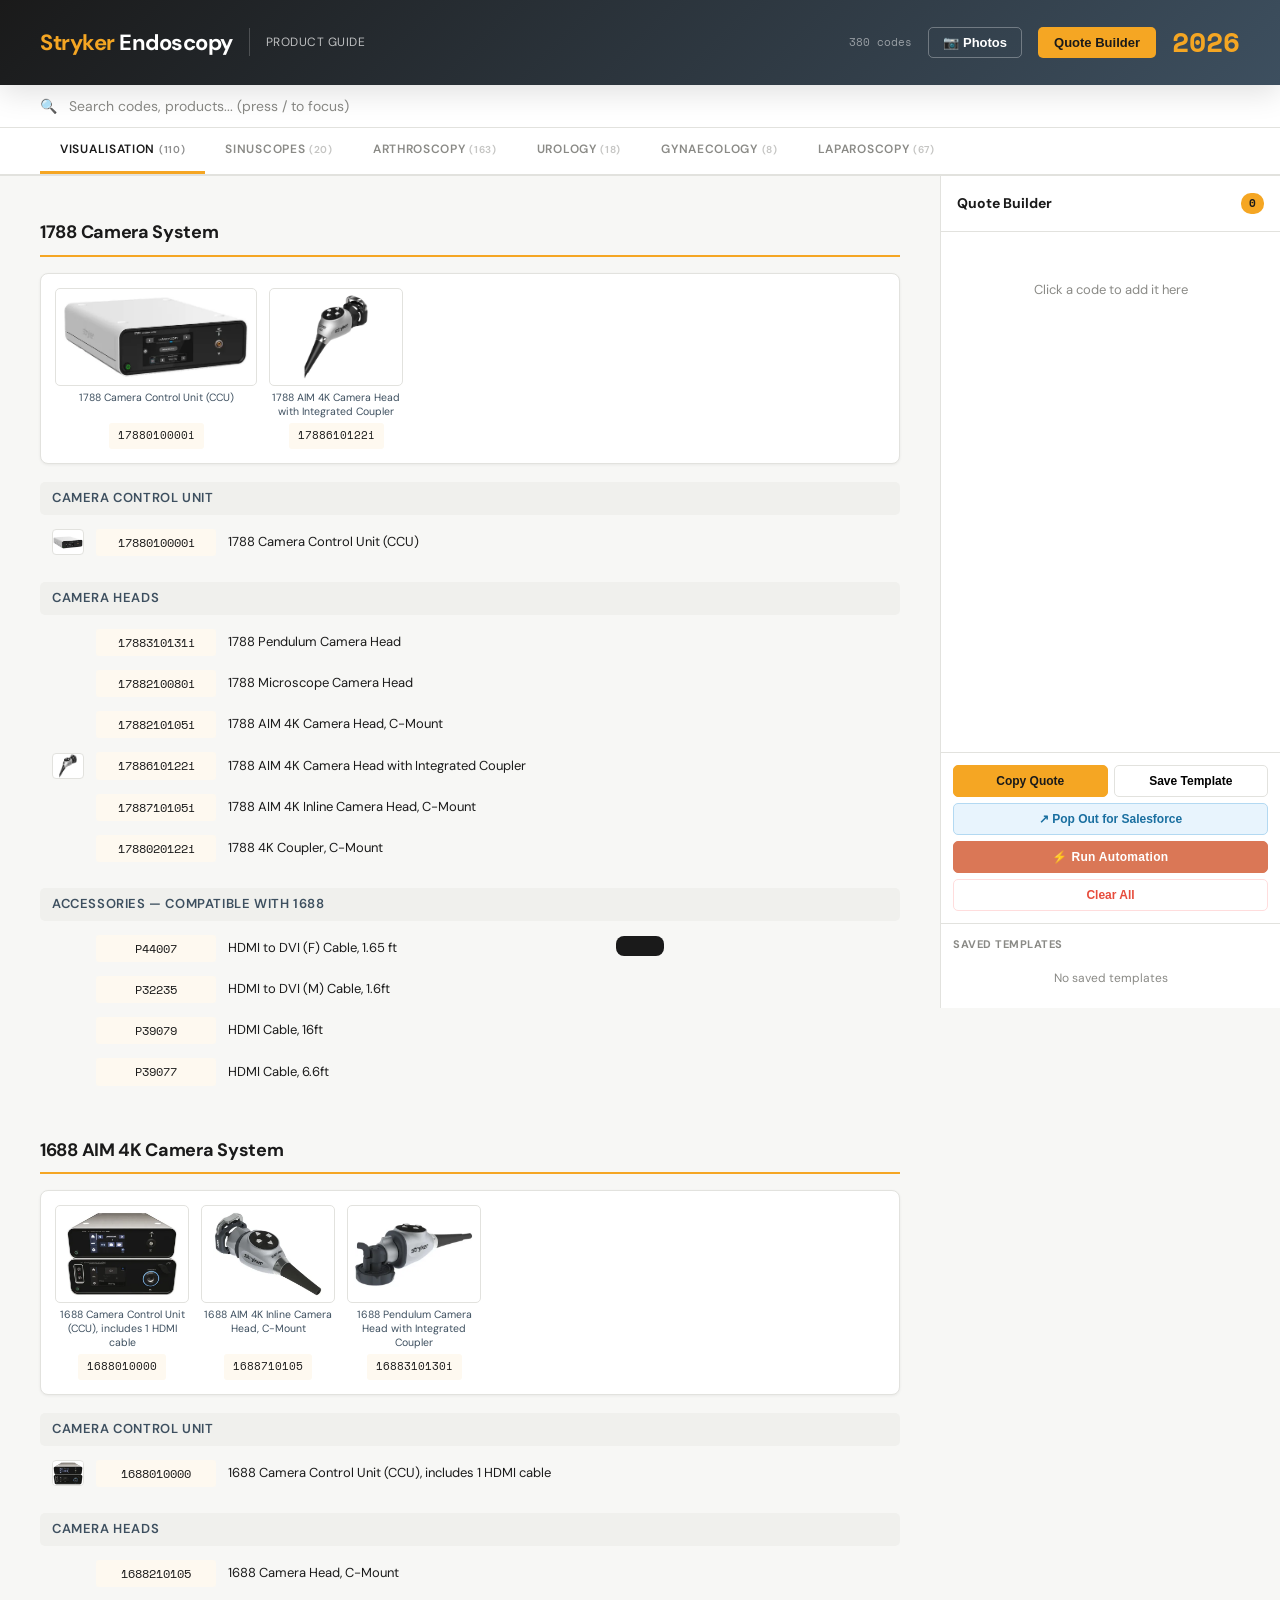
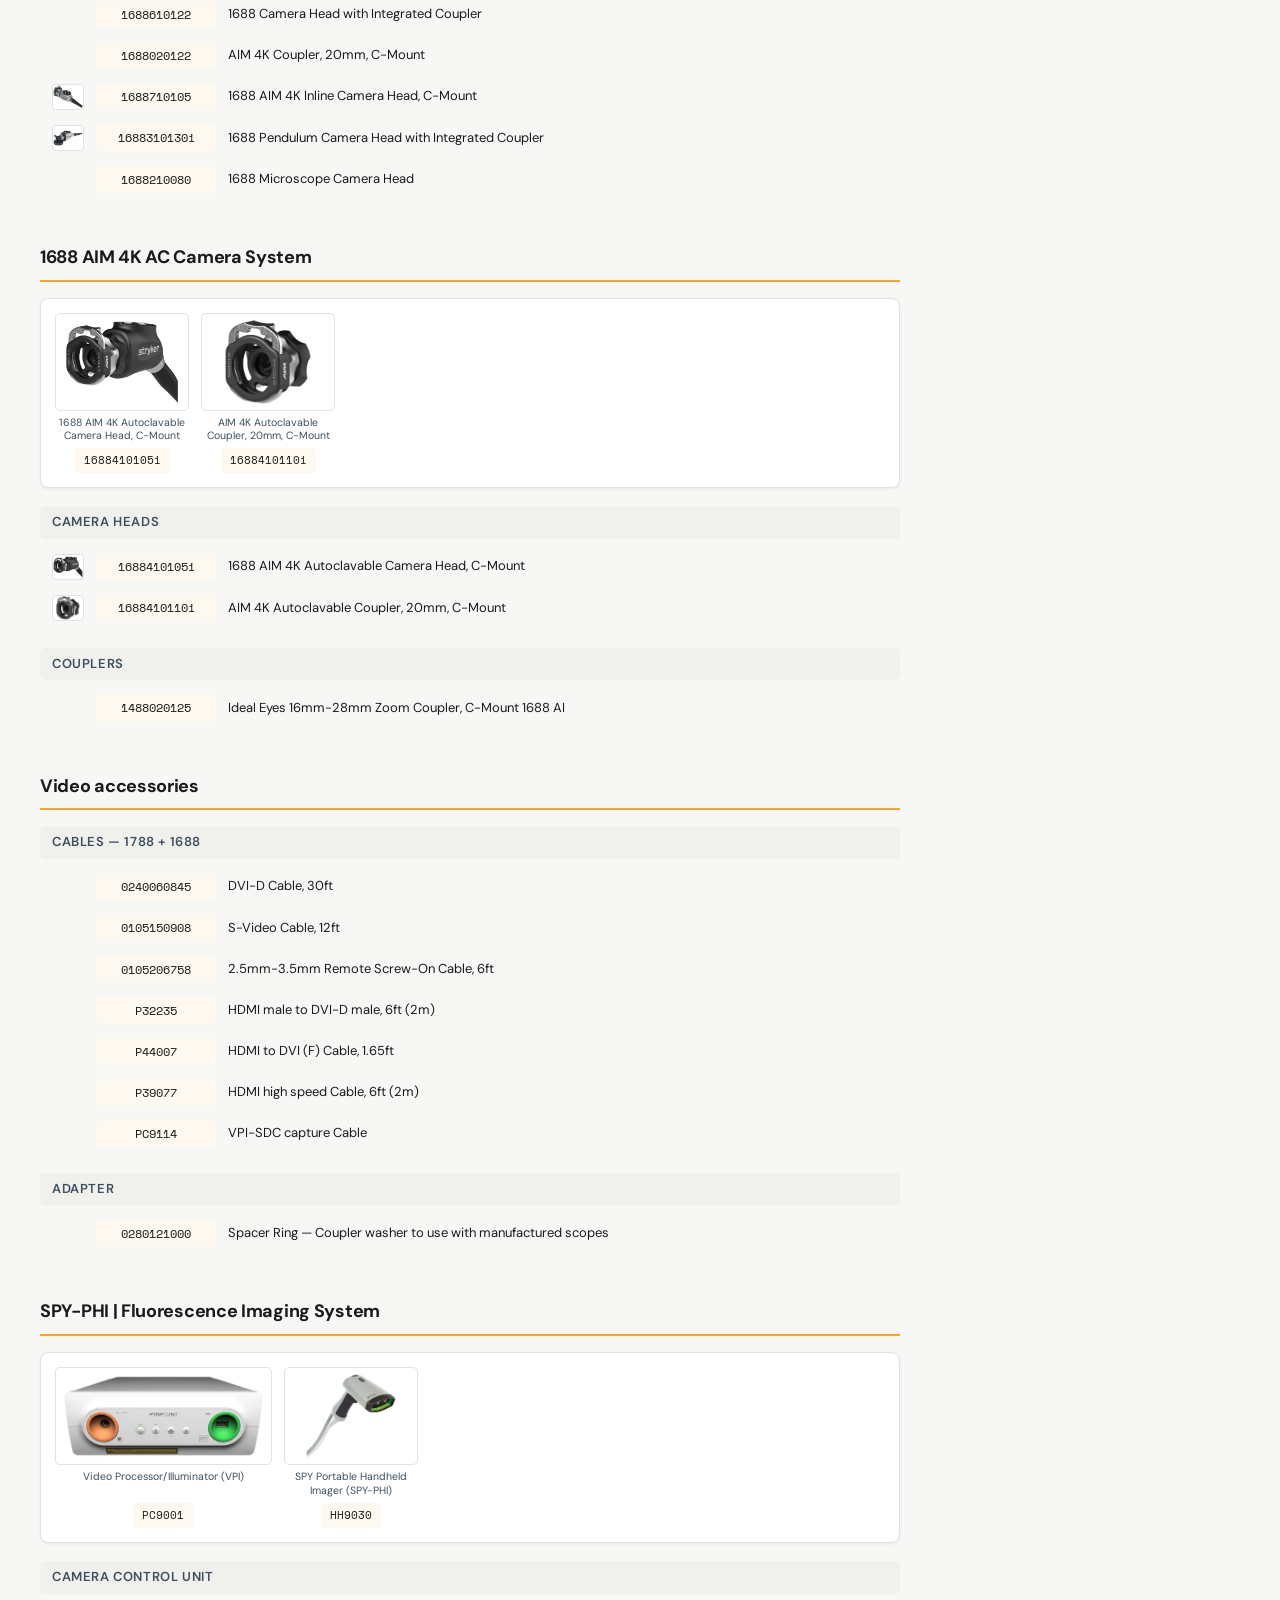
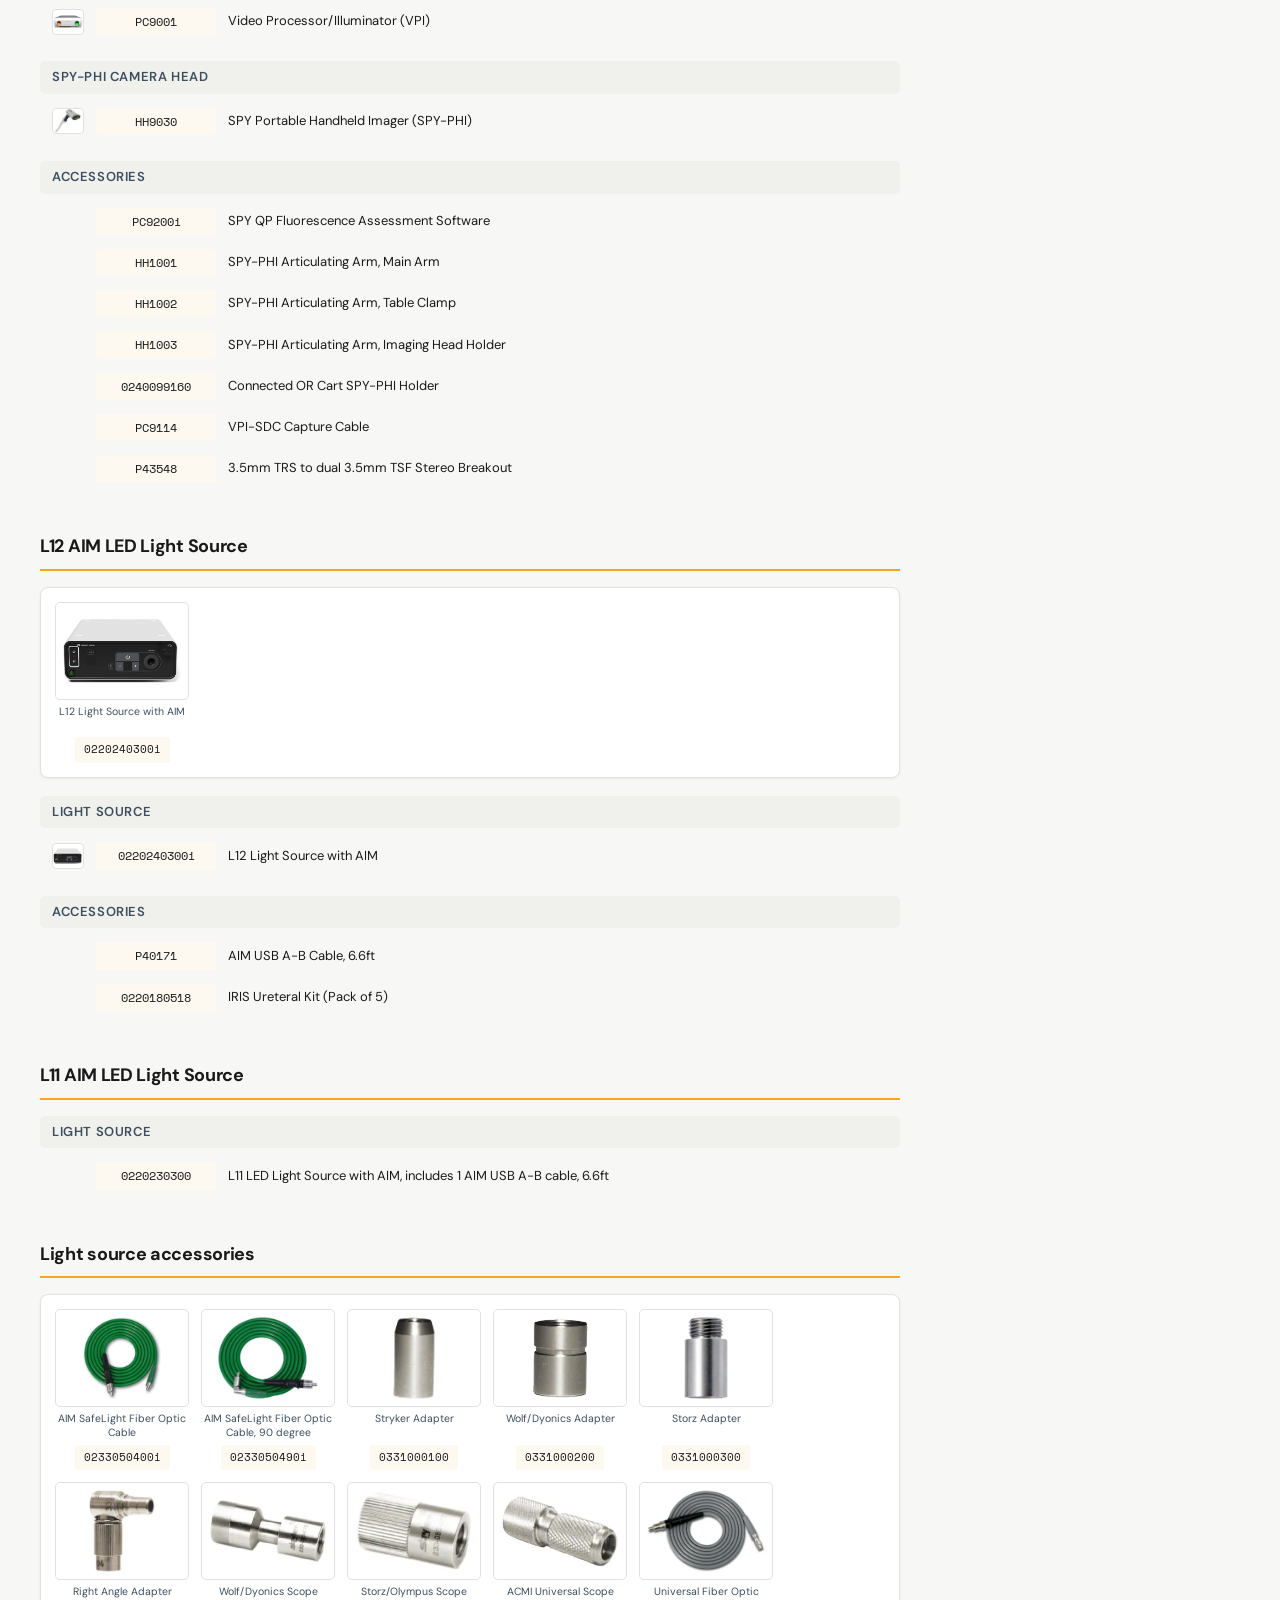
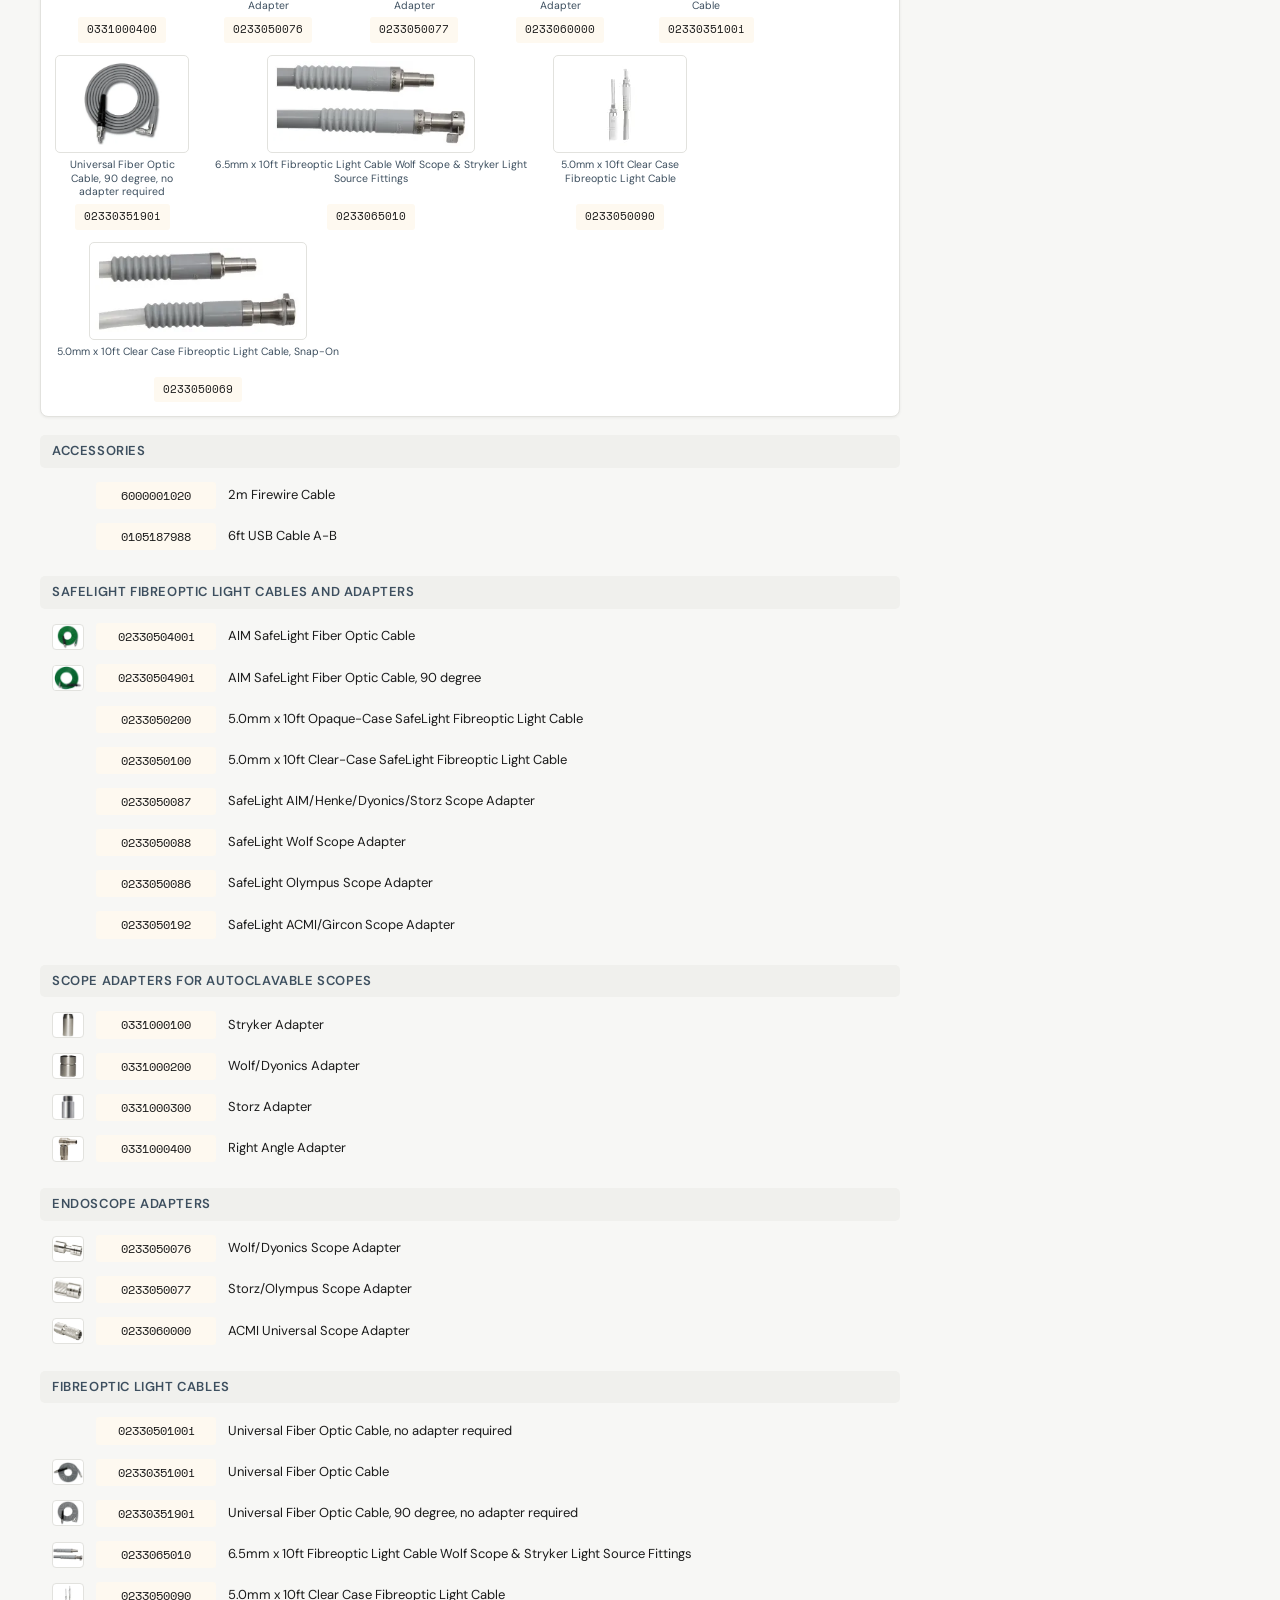
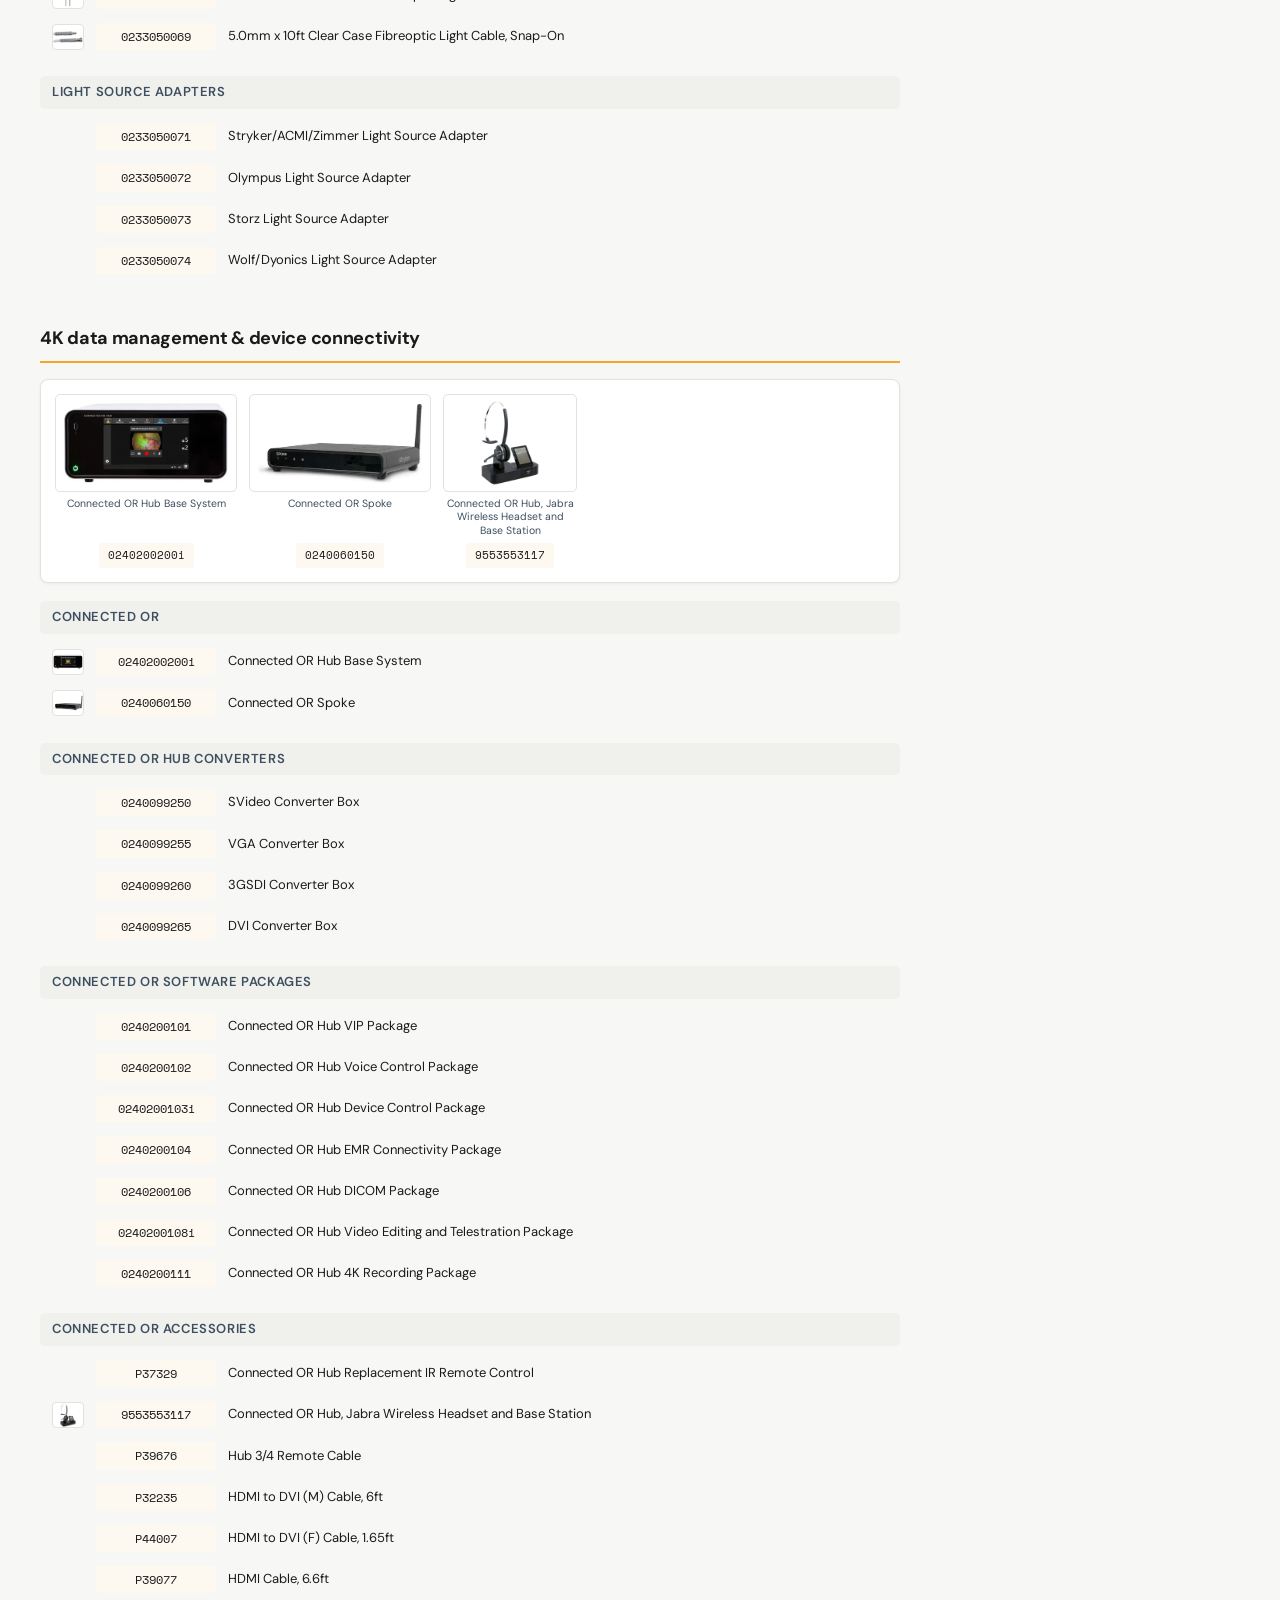
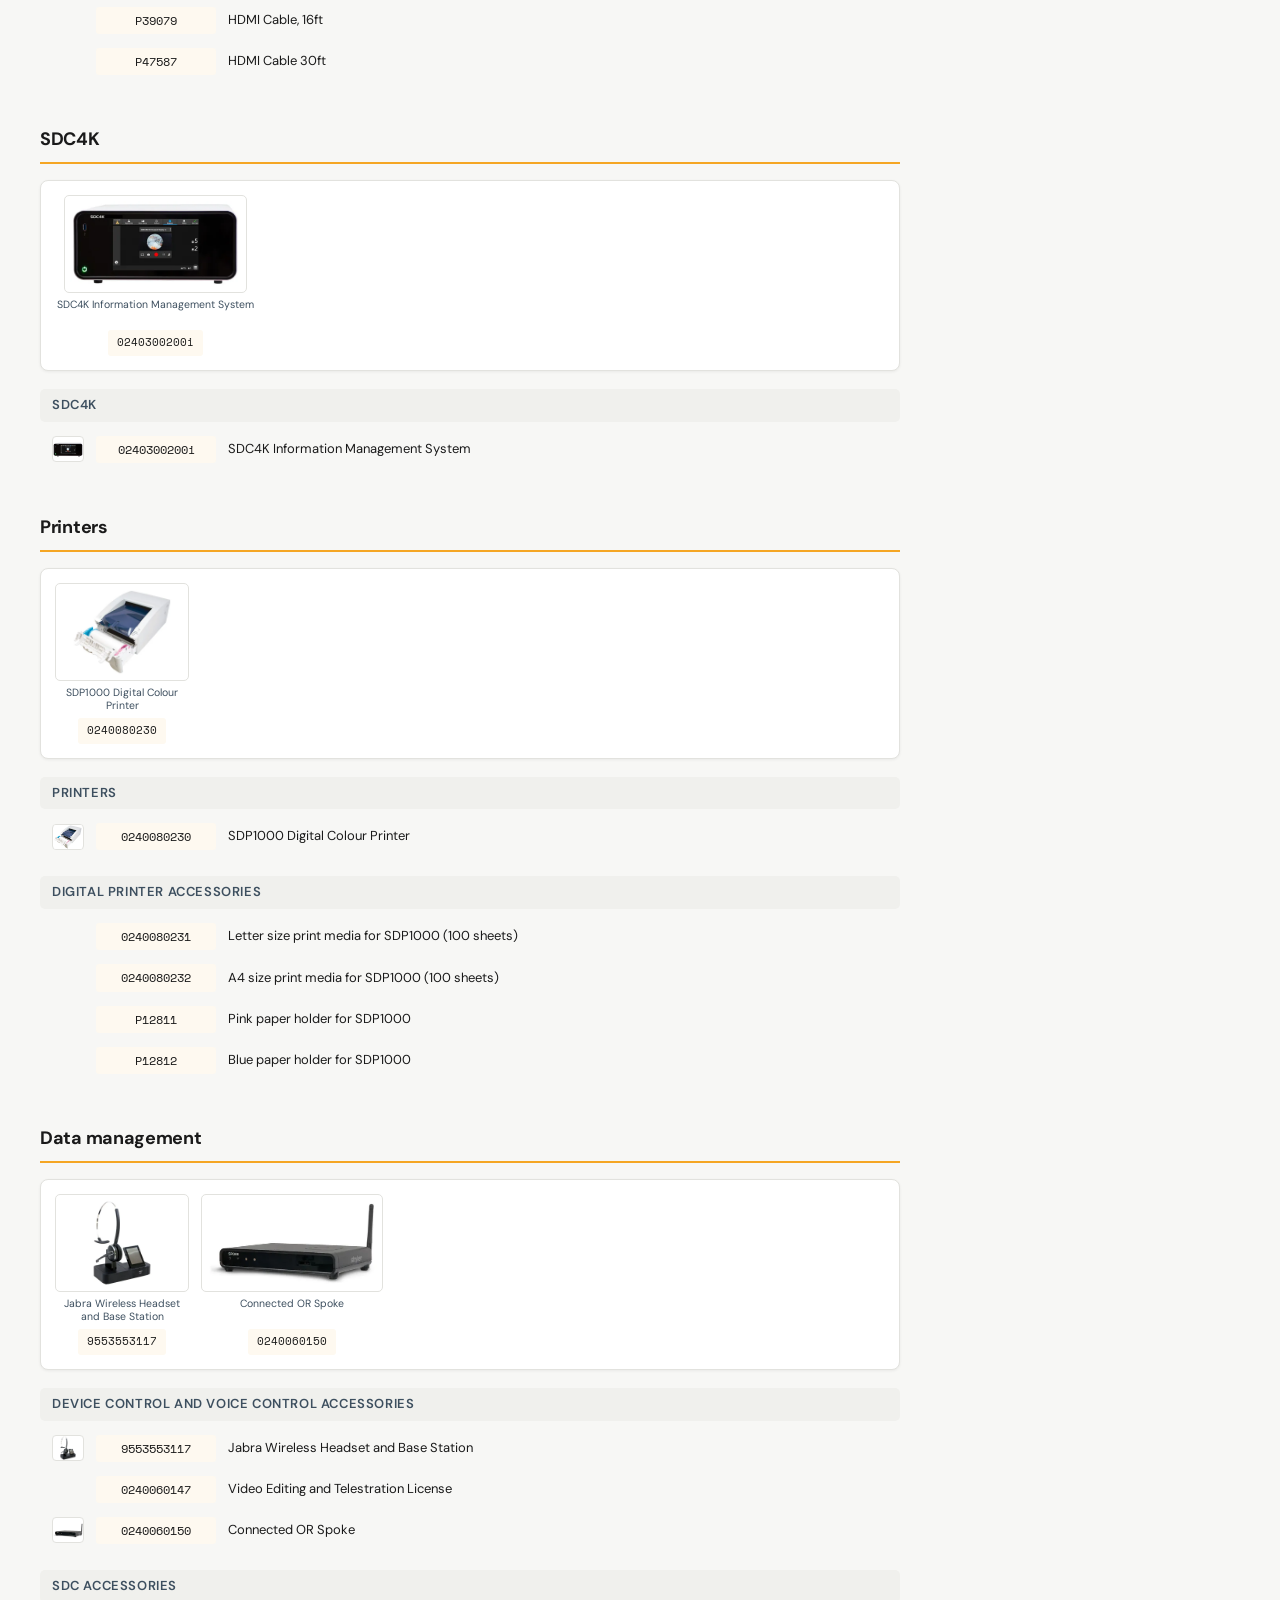
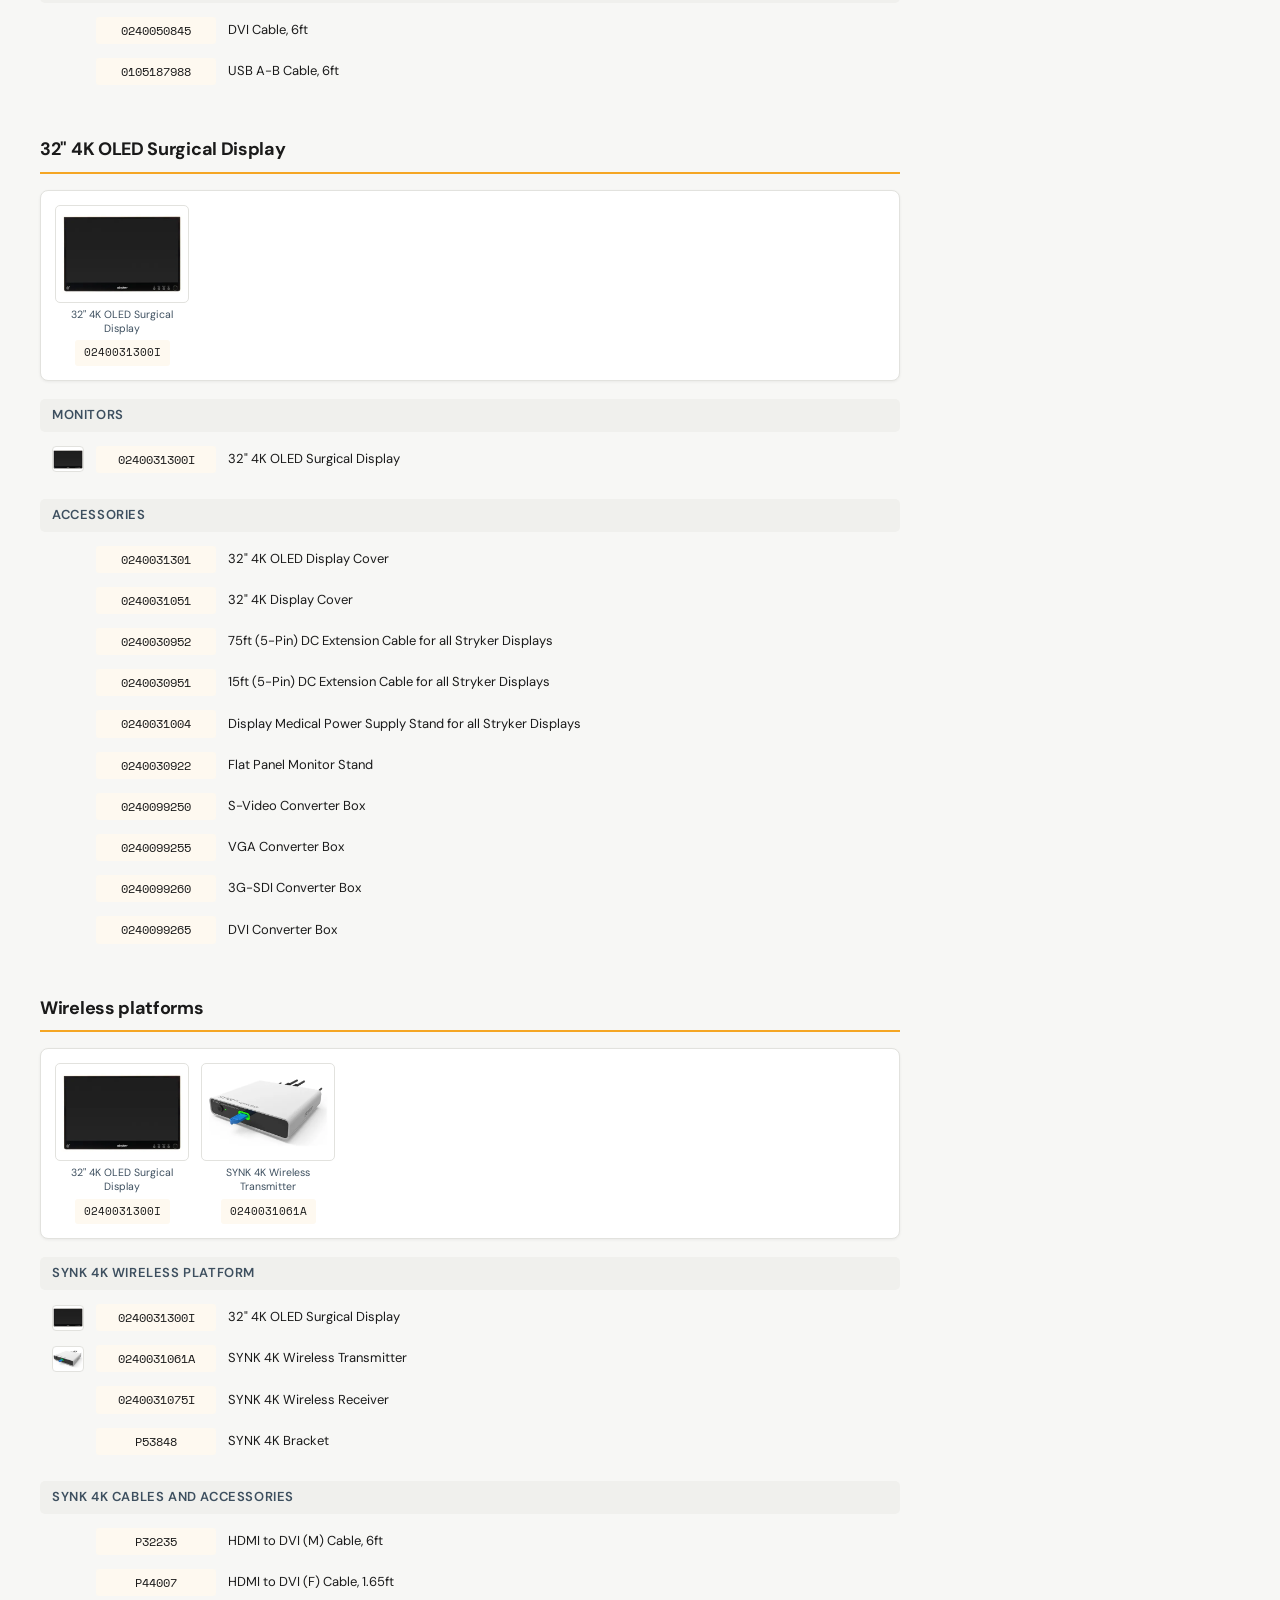
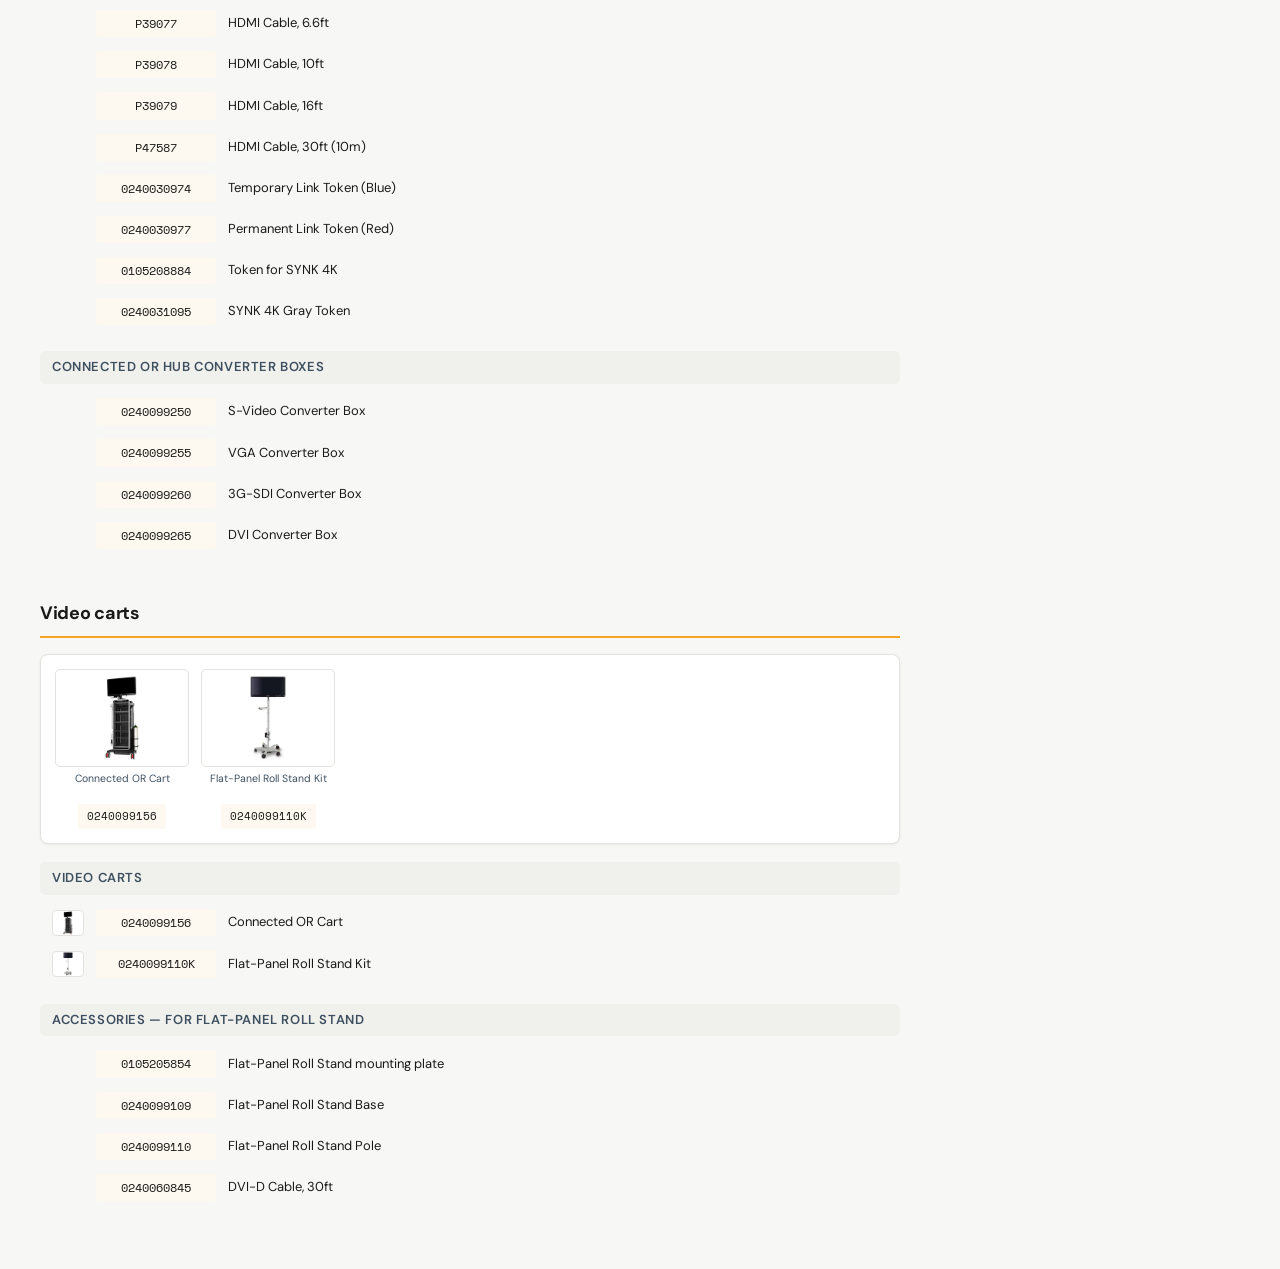
==== Stryker_Endoscopy_2026_Product_Guide_PHOTOS.html @ 0e51066c "Add product-guide HTML with photos extracted from the 2026 PDF Photos are pulled straight out of End" ====
<!DOCTYPE html>
<html lang="en">
<head>
<meta charset="UTF-8">
<meta name="viewport" content="width=device-width, initial-scale=1.0">
<title>Stryker Endoscopy — 2026 Product Guide</title>
<link href="https://fonts.googleapis.com/css2?family=DM+Sans:ital,wght@0,400;0,500;0,600;0,700&family=Space+Mono:wght@400;700&display=swap" rel="stylesheet">
<style>
:root{--gold:#F5A623;--dark:#1a1a1a;--slate:#3d4f5f;--light:#f7f7f5;--border:#e2e2de;--muted:#8a8a86;--code-bg:#fef9f0;--code-hover:#fdf0d8;--r:8px;--rs:5px;--ss:0 1px 3px rgba(0,0,0,.06);--sl:0 8px 30px rgba(0,0,0,.12)}
*{margin:0;padding:0;box-sizing:border-box}
body{font-family:'DM Sans',sans-serif;background:var(--light);color:var(--dark);line-height:1.6;-webkit-font-smoothing:antialiased}
.header{background:linear-gradient(135deg,var(--dark),var(--slate));color:#fff;padding:20px 40px;display:flex;align-items:center;justify-content:space-between;position:sticky;top:0;z-index:100;box-shadow:var(--sl)}
.header-left{display:flex;align-items:center;gap:16px}
.header-logo{font-weight:700;font-size:22px;letter-spacing:-.5px}.header-logo b{color:var(--gold)}
.header-div{width:1px;height:28px;background:rgba(255,255,255,.2)}
.header-sub{font-size:12px;opacity:.7;letter-spacing:.5px;text-transform:uppercase}
.header-right{display:flex;align-items:center;gap:16px}
.header-year{font-family:'Space Mono',monospace;font-size:28px;font-weight:700;color:var(--gold)}
#codeCount{font-family:'Space Mono',monospace;font-size:11px;color:rgba(255,255,255,.5)}
.btn-quote{background:var(--gold);color:var(--dark);border:none;padding:8px 16px;border-radius:var(--rs);font-weight:600;cursor:pointer;font-size:13px;transition:all .2s}.btn-quote:hover{filter:brightness(1.1)}
.search-bar{background:#fff;padding:10px 40px;border-bottom:1px solid var(--border);display:flex;align-items:center;gap:12px;position:sticky;top:68px;z-index:99}
.search-bar input{flex:1;border:none;outline:none;font-family:'DM Sans',sans-serif;font-size:14px;background:transparent}
.search-bar input::placeholder{color:var(--muted)}
#searchCount{font-family:'Space Mono',monospace;font-size:11px;color:var(--muted);white-space:nowrap;display:none}
.tabs-container{background:#fff;border-bottom:2px solid var(--border);padding:0 40px;display:flex;overflow-x:auto;position:sticky;top:112px;z-index:98}
.tab{padding:12px 20px;font-size:12px;font-weight:600;text-transform:uppercase;letter-spacing:.7px;color:var(--muted);cursor:pointer;border-bottom:3px solid transparent;transition:all .2s;white-space:nowrap;user-select:none}
.tab:hover{color:var(--dark);background:#fafafa}.tab.active{color:var(--dark);border-bottom-color:var(--gold)}
.tab-count{font-size:10px;opacity:.5}
.content{display:flex;min-height:calc(100vh - 200px)}
.main{flex:1;padding:30px 40px;max-width:100%}
.tab-panel{display:none}.tab-panel.active{display:block}
.section{margin-bottom:32px}
.section-title{font-size:18px;font-weight:700;color:var(--dark);padding:12px 0 8px;border-bottom:2px solid var(--gold);margin-bottom:16px;letter-spacing:-.3px}
.group{margin-bottom:20px}
.group-title{font-size:13px;font-weight:600;color:var(--slate);text-transform:uppercase;letter-spacing:.6px;padding:6px 12px;background:#f0f0ed;border-radius:var(--rs);margin-bottom:8px}
.product-list{display:flex;flex-direction:column;gap:2px}
.product-row{display:flex;align-items:center;gap:12px;padding:6px 12px;border-radius:var(--rs);transition:background .15s}.product-row:hover{background:#f8f8f5}
.product-code{font-family:'Space Mono',monospace;font-size:12px;color:var(--dark);background:var(--code-bg);padding:3px 8px;border-radius:3px;cursor:pointer;transition:all .15s;border:1px solid transparent;white-space:nowrap;user-select:none;min-width:120px;text-align:center}
.product-code:hover{background:var(--code-hover);border-color:var(--gold);transform:translateY(-1px);box-shadow:0 2px 6px rgba(245,166,35,.15)}
.product-code.copied{background:#e8f5e9;border-color:#4caf50;color:#2e7d32}
.product-name{font-size:13px;color:var(--dark);cursor:pointer;transition:color .15s}.product-name:hover{color:var(--gold)}
.product-row.hidden{display:none}
.section.hidden,.group.hidden{display:none}
.sidebar{width:340px;min-width:340px;background:#fff;border-left:1px solid var(--border);display:flex;flex-direction:column;position:sticky;top:68px;height:calc(100vh - 68px);overflow:hidden;transition:transform .3s}
.sidebar.collapsed{transform:translateX(100%);width:0;min-width:0;border:none}
.sidebar-header{padding:16px;border-bottom:1px solid var(--border);display:flex;align-items:center;justify-content:space-between}
.sidebar-header h3{font-size:14px;font-weight:700}.sidebar-badge{font-family:'Space Mono',monospace;font-size:11px;background:var(--gold);color:var(--dark);padding:2px 8px;border-radius:10px;font-weight:700}
.sidebar-items{flex:1;overflow-y:auto;padding:8px}
.sidebar-item{display:flex;align-items:center;gap:8px;padding:8px 10px;border-radius:var(--rs);background:#fafafa;margin-bottom:4px;font-size:12px;animation:slideIn .2s}
@keyframes slideIn{from{opacity:0;transform:translateX(20px)}to{opacity:1;transform:translateX(0)}}
.sidebar-item-code{font-family:'Space Mono',monospace;font-weight:700;color:var(--dark);white-space:nowrap;min-width:110px}
.sidebar-item-name{flex:1;color:var(--muted);font-size:11px;overflow:hidden;text-overflow:ellipsis;white-space:nowrap}
.sidebar-item-x{cursor:pointer;color:#ccc;font-weight:700;font-size:16px;padding:0 4px;transition:color .15s}.sidebar-item-x:hover{color:#e74c3c}
.sidebar-item-qty{display:flex;align-items:center;gap:4px;flex-shrink:0}.sidebar-qty-btn{width:20px;height:20px;border:1px solid #ddd;border-radius:3px;background:#fff;cursor:pointer;font-size:13px;font-weight:700;line-height:1;display:flex;align-items:center;justify-content:center;color:var(--dark);transition:all .15s}.sidebar-qty-btn:hover{background:var(--primary);color:#fff;border-color:var(--primary)}.sidebar-qty-num{font-family:'Space Mono',monospace;font-size:11px;font-weight:700;min-width:18px;text-align:center;color:var(--dark)}
.sidebar-footer{padding:12px;border-top:1px solid var(--border);display:flex;flex-direction:column;gap:6px}
.sidebar-btn{padding:8px 12px;border:1px solid var(--border);border-radius:var(--rs);background:#fff;cursor:pointer;font-size:12px;font-weight:600;text-align:center;transition:all .15s}
.sidebar-btn:hover{background:#f8f8f5}.sidebar-btn.primary{background:var(--gold);border-color:var(--gold);color:var(--dark)}.sidebar-btn.primary:hover{filter:brightness(1.1)}
.sidebar-btn.danger{color:#e74c3c;border-color:#fdd}.sidebar-btn.danger:hover{background:#fef5f5}
.sidebar-btn.automation{background:#DA7756;border-color:#DA7756;color:#fff;font-weight:700;letter-spacing:.3px}.sidebar-btn.automation:hover{filter:brightness(1.1)}
.sidebar-btn.sf{background:#e8f4fd;border-color:#b3d9f2;color:#1a6fa0}.sidebar-btn.sf:hover{background:#d4ecfb}
.sidebar-row{display:flex;gap:6px}.sidebar-row .sidebar-btn{flex:1}
.sidebar-empty{text-align:center;padding:40px 20px;color:var(--muted);font-size:13px}
.templates-section{padding:12px;border-top:1px solid var(--border);max-height:200px;overflow-y:auto}
.template-item{display:flex;align-items:center;gap:8px;padding:6px 8px;border-radius:var(--rs);cursor:pointer;transition:background .15s;font-size:12px}.template-item:hover{background:#f0f0ed}
.template-item-name{flex:1;font-weight:600}.template-item-count{color:var(--muted);font-size:11px}
.template-item-del{color:#ccc;cursor:pointer;font-size:14px}.template-item-del:hover{color:#e74c3c}
.modal-overlay{display:none;position:fixed;top:0;left:0;right:0;bottom:0;background:rgba(0,0,0,.4);z-index:200;align-items:center;justify-content:center}
.modal-overlay.show{display:flex}
.modal{background:#fff;border-radius:var(--r);padding:24px;max-width:400px;width:90%;box-shadow:var(--sl)}
.modal h3{margin-bottom:12px;font-size:16px}
.modal input{width:100%;padding:10px;border:1px solid var(--border);border-radius:var(--rs);font-family:'DM Sans',sans-serif;font-size:14px;margin-bottom:12px}
.modal-btns{display:flex;gap:8px;justify-content:flex-end}
.detail-overlay{display:none;position:fixed;top:0;left:0;right:0;bottom:0;background:rgba(0,0,0,.4);z-index:200;align-items:center;justify-content:center}
.detail-overlay.show{display:flex}
.detail-card{background:#fff;border-radius:var(--r);padding:28px;max-width:380px;width:90%;box-shadow:var(--sl);text-align:center}
.detail-code{font-family:'Space Mono',monospace;font-size:14px;font-weight:700;color:var(--dark);margin-bottom:4px}
.detail-name{font-size:14px;color:var(--slate);margin-bottom:20px}
.detail-buttons{display:flex;gap:12px;margin-bottom:16px}
.detail-btn{flex:1;padding:14px;border-radius:var(--r);background:#f5f5f3;border:1px solid var(--border);text-align:center;opacity:.5;cursor:default;display:flex;align-items:center;gap:8px;justify-content:center}
.detail-btn .btn-icon{font-size:20px}.detail-coming{font-size:10px;color:var(--muted);text-transform:uppercase;letter-spacing:.5px}
.detail-close{padding:8px 20px;border:1px solid var(--border);border-radius:var(--rs);background:#fff;cursor:pointer;font-size:13px;font-weight:600}
.toast{position:fixed;bottom:24px;left:50%;transform:translateX(-50%) translateY(80px);background:var(--dark);color:#fff;padding:10px 24px;border-radius:var(--r);font-size:13px;font-weight:500;z-index:300;transition:transform .3s;pointer-events:none;white-space:nowrap}
.toast.show{transform:translateX(-50%) translateY(0)}
.ctx-menu{position:fixed;background:#fff;border:1px solid var(--border);border-radius:var(--r);box-shadow:var(--sl);z-index:250;min-width:180px;padding:4px 0;display:none;font-size:13px}
.ctx-menu.show{display:block}
.ctx-delete{color:#d32f2f}
.ctx-item{padding:8px 16px;cursor:pointer;display:flex;align-items:center;gap:8px;transition:background .1s}
.ctx-item:hover{background:#f5f5f3}
.ctx-item-icon{font-size:14px;width:20px;text-align:center}
.ctx-divider{height:1px;background:var(--border);margin:4px 0}
.product-code.editing,.product-name.editing{background:#fff;border:1px solid var(--gold);outline:none;padding:4px 8px;border-radius:3px;min-width:60px}
.product-name.editing{flex:1}
/* ---- product photos (extracted from the 2026 PDF guide) ---- */
.photo-strip{display:flex;flex-wrap:wrap;align-items:stretch;gap:12px;margin:0 0 18px;padding:14px;background:#fff;border:1px solid var(--border);border-radius:var(--r);box-shadow:var(--ss)}
.photo-card{width:134px;max-width:340px;display:flex;flex-direction:column;align-items:center;gap:5px}
.photo-card.wide{width:auto}
.photo-card.hidden{display:none}
.photo-frame{width:134px;height:98px;flex-shrink:0;display:flex;align-items:center;justify-content:center;background:#fff;border:1px solid var(--border);border-radius:var(--rs);padding:5px;cursor:zoom-in;transition:border-color .15s,box-shadow .15s,transform .15s}
.photo-frame:hover{border-color:var(--gold);box-shadow:0 4px 14px rgba(245,166,35,.18);transform:translateY(-2px)}
.photo-frame img{max-width:100%;max-height:100%;object-fit:contain}
.photo-card.wide .photo-frame{width:auto;min-width:134px;max-width:340px}
.photo-card.wide .photo-frame img{width:auto;height:100%;max-width:330px}
.photo-label{font-size:10.5px;line-height:1.3;text-align:center;color:var(--slate);min-height:27px;padding:0 2px}
.photo-card .photo-code{margin-top:auto;font-family:'Space Mono',monospace;font-size:11px;color:var(--dark);background:var(--code-bg);border:1px solid transparent;padding:3px 8px;border-radius:3px;cursor:pointer;white-space:nowrap;user-select:none;transition:all .15s}
.photo-card .photo-code:hover{background:var(--code-hover);border-color:var(--gold)}
.photo-card .photo-code.copied{background:#e8f5e9;border-color:#4caf50;color:#2e7d32}
.photo-fam{margin-top:auto;font-size:9.5px;text-transform:uppercase;letter-spacing:.5px;color:var(--muted)}
.row-thumb{width:32px;height:26px;flex-shrink:0;display:flex;align-items:center;justify-content:center;border:1px solid var(--border);border-radius:4px;background:#fff;cursor:zoom-in;overflow:hidden;transition:border-color .15s}
.row-thumb:hover{border-color:var(--gold)}
.row-thumb img{max-width:100%;max-height:100%;object-fit:contain}
.row-thumb.empty{border-color:transparent;background:transparent;cursor:default}
body.photos-off .photo-strip,body.photos-off .row-thumb{display:none}
.btn-photos{background:transparent;color:#fff;border:1px solid rgba(255,255,255,.3);padding:7px 14px;border-radius:var(--rs);font-weight:600;cursor:pointer;font-size:13px;transition:all .2s}
.btn-photos:hover{background:rgba(255,255,255,.1)}
body.photos-off .btn-photos{opacity:.5}
.detail-photo{display:none;height:190px;align-items:center;justify-content:center;margin-bottom:16px;border:1px solid var(--border);border-radius:var(--rs);padding:10px;background:#fff}
.detail-photo.show{display:flex}
.detail-photo img{max-width:100%;max-height:100%;object-fit:contain}
@media(max-width:900px){.sidebar{position:fixed;right:0;top:68px;z-index:150;box-shadow:var(--sl)}.main{padding:20px}}
</style>
</head>
<body>

<div class="header">
  <div class="header-left">
    <div class="header-logo"><b>Stryker</b> Endoscopy</div>
    <div class="header-div"></div>
    <div class="header-sub">Product Guide</div>
  </div>
  <div class="header-right">
    <span id="codeCount"></span>
    <button class="btn-photos" id="togglePhotos">&#128247; Photos</button>
    <button class="btn-quote" id="toggleSidebar">Quote Builder</button>
    <div class="header-year">2026</div>
  </div>
</div>

<div class="search-bar">
  <span style="color:var(--muted);font-size:14px">&#128269;</span>
  <input type="text" id="searchInput" placeholder="Search codes, products... (press / to focus)">
  <span id="searchCount"></span>
</div>

<div class="tabs-container" id="tabsContainer"></div>

<div class="content">
  <div class="main" id="mainContent"></div>

  <div class="sidebar" id="sidebar">
    <div class="sidebar-header">
      <h3>Quote Builder</h3>
      <span class="sidebar-badge" id="quoteCount">0</span>
    </div>
    <div class="sidebar-items" id="quoteItems">
      <div class="sidebar-empty">Click a code to add it here</div>
    </div>
    <div class="sidebar-footer">
      <div class="sidebar-row">
        <button class="sidebar-btn primary" id="btnCopyQuote">Copy Quote</button>
        <button class="sidebar-btn" id="btnSaveTemplate">Save Template</button>
      </div>
      <button class="sidebar-btn sf" id="btnPopOut">&#8599; Pop Out for Salesforce</button>
      <button class="sidebar-btn automation" id="btnAutomation">&#9889; Run Automation</button>
      <button class="sidebar-btn danger" id="btnClearQuote">Clear All</button>
    </div>
    <div class="templates-section">
      <div style="font-size:11px;font-weight:700;text-transform:uppercase;letter-spacing:.5px;color:var(--muted);margin-bottom:8px">Saved Templates</div>
      <div id="templatesList"></div>
    </div>
  </div>
</div>

<div class="modal-overlay" id="saveModal">
  <div class="modal">
    <h3>Save Quote Template</h3>
    <input type="text" id="templateNameInput" placeholder="e.g. Standard Arthroscopy Stack" autocomplete="off">
    <div class="modal-btns">
      <button class="sidebar-btn" id="btnCancelSave">Cancel</button>
      <button class="sidebar-btn primary" id="btnConfirmSave">Save</button>
    </div>
  </div>
</div>

<div class="detail-overlay" id="detailModal">
  <div class="detail-card">
    <div class="detail-photo" id="detailPhoto"></div>
    <div class="detail-code" id="detailCode"></div>
    <div class="detail-name" id="detailName"></div>
    <div class="detail-buttons">
      <div class="detail-btn">
        <span class="btn-icon">&#128220;</span>
        <div><div>TGA Listing</div><div class="detail-coming">Coming Soon</div></div>
      </div>
      <div class="detail-btn">
        <span class="btn-icon">&#128196;</span>
        <div><div>IFU Document</div><div class="detail-coming">Coming Soon</div></div>
      </div>
    </div>
    <button class="detail-close" id="btnCloseDetail">Close</button>
  </div>
</div>

<div class="ctx-menu" id="ctxMenu">
  <div class="ctx-item" data-ctx="edit-code"><span class="ctx-item-icon">&#9998;</span> Edit Code</div>
  <div class="ctx-item" data-ctx="edit-name"><span class="ctx-item-icon">&#9998;</span> Edit Name</div>
  <div class="ctx-divider"></div>
  <div class="ctx-item" data-ctx="edit-both"><span class="ctx-item-icon">&#128221;</span> Edit Both</div>
  <div class="ctx-divider"></div>
  <div class="ctx-item ctx-delete" data-ctx="delete-row"><span class="ctx-item-icon">&#128465;</span> Delete Row</div>
</div>

<div class="toast" id="toast"></div>

<script>
// ============================================================
// PRODUCT DATA
// ============================================================
var TABS = {
  visualisation: {
    label: "Visualisation",
    sections: [
      { title: "1788 Camera System", groups: [
        ["Camera control unit", [["1788010000i","1788 Camera Control Unit (CCU)"]]],
        ["Camera heads", [["1788310131i","1788 Pendulum Camera Head"],["1788210080i","1788 Microscope Camera Head"],["1788210105i","1788 AIM 4K Camera Head, C-Mount"],["1788610122i","1788 AIM 4K Camera Head with Integrated Coupler"],["1788710105i","1788 AIM 4K Inline Camera Head, C-Mount"],["1788020122i","1788 4K Coupler, C-Mount"]]],
        ["Accessories — Compatible with 1688", [["P44007","HDMI to DVI (F) Cable, 1.65 ft"],["P32235","HDMI to DVI (M) Cable, 1.6ft"],["P39079","HDMI Cable, 16ft"],["P39077","HDMI Cable, 6.6ft"]]]
      ]},
      { title: "1688 AIM 4K Camera System", groups: [
        ["Camera control unit", [["1688010000","1688 Camera Control Unit (CCU), includes 1 HDMI cable"]]],
        ["Camera heads", [["1688210105","1688 Camera Head, C-Mount"],["1688610122","1688 Camera Head with Integrated Coupler"],["1688020122","AIM 4K Coupler, 20mm, C-Mount"],["1688710105","1688 AIM 4K Inline Camera Head, C-Mount"],["1688310130i","1688 Pendulum Camera Head with Integrated Coupler"],["1688210080","1688 Microscope Camera Head"]]]
      ]},
      { title: "1688 AIM 4K AC Camera System", groups: [
        ["Camera heads", [["1688410105i","1688 AIM 4K Autoclavable Camera Head, C-Mount"],["1688410110i","AIM 4K Autoclavable Coupler, 20mm, C-Mount"]]],
        ["Couplers", [["1488020125","Ideal Eyes 16mm-28mm Zoom Coupler, C-Mount 1688 AI"]]]
      ]},
      { title: "Video accessories", groups: [
        ["Cables — 1788 + 1688", [["0240060845","DVI-D Cable, 30ft"],["0105150908","S-Video Cable, 12ft"],["0105206758","2.5mm-3.5mm Remote Screw-On Cable, 6ft"],["P32235","HDMI male to DVI-D male, 6ft (2m)"],["P44007","HDMI to DVI (F) Cable, 1.65ft"],["P39077","HDMI high speed Cable, 6ft (2m)"],["PC9114","VPI-SDC capture Cable"]]],
        ["Adapter", [["0280121000","Spacer Ring — Coupler washer to use with manufactured scopes"]]]
      ]},
      { title: "SPY-PHI | Fluorescence Imaging System", groups: [
        ["Camera control unit", [["PC9001","Video Processor/Illuminator (VPI)"]]],
        ["SPY-PHI camera head", [["HH9030","SPY Portable Handheld Imager (SPY-PHI)"]]],
        ["Accessories", [["PC9200i","SPY QP Fluorescence Assessment Software"],["HH1001","SPY-PHI Articulating Arm, Main Arm"],["HH1002","SPY-PHI Articulating Arm, Table Clamp"],["HH1003","SPY-PHI Articulating Arm, Imaging Head Holder"],["0240099160","Connected OR Cart SPY-PHI Holder"],["PC9114","VPI-SDC Capture Cable"],["P43548","3.5mm TRS to dual 3.5mm TSF Stereo Breakout"]]]
      ]},
      { title: "L12 AIM LED Light Source", groups: [
        ["Light source", [["0220240300i","L12 Light Source with AIM"]]],
        ["Accessories", [["P40171","AIM USB A-B Cable, 6.6ft"],["0220180518","IRIS Ureteral Kit (Pack of 5)"]]]
      ]},
      { title: "L11 AIM LED Light Source", groups: [
        ["Light source", [["0220230300","L11 LED Light Source with AIM, includes 1 AIM USB A-B cable, 6.6ft"]]]
      ]},
      { title: "Light source accessories", groups: [
        ["Accessories", [["6000001020","2m Firewire Cable"],["0105187988","6ft USB Cable A-B"]]],
        ["SafeLight fibreoptic light cables and adapters", [["0233050400i","AIM SafeLight Fiber Optic Cable"],["0233050490i","AIM SafeLight Fiber Optic Cable, 90 degree"],["0233050200","5.0mm x 10ft Opaque-Case SafeLight Fibreoptic Light Cable"],["0233050100","5.0mm x 10ft Clear-Case SafeLight Fibreoptic Light Cable"],["0233050087","SafeLight AIM/Henke/Dyonics/Storz Scope Adapter"],["0233050088","SafeLight Wolf Scope Adapter"],["0233050086","SafeLight Olympus Scope Adapter"],["0233050192","SafeLight ACMI/Gircon Scope Adapter"]]],
        ["Scope adapters for autoclavable scopes", [["0331000100","Stryker Adapter"],["0331000200","Wolf/Dyonics Adapter"],["0331000300","Storz Adapter"],["0331000400","Right Angle Adapter"]]],
        ["Endoscope adapters", [["0233050076","Wolf/Dyonics Scope Adapter"],["0233050077","Storz/Olympus Scope Adapter"],["0233060000","ACMI Universal Scope Adapter"]]],
        ["Fibreoptic light cables", [["0233050100i","Universal Fiber Optic Cable, no adapter required"],["0233035100i","Universal Fiber Optic Cable"],["0233035190i","Universal Fiber Optic Cable, 90 degree, no adapter required"],["0233065010","6.5mm x 10ft Fibreoptic Light Cable Wolf Scope & Stryker Light Source Fittings"],["0233050090","5.0mm x 10ft Clear Case Fibreoptic Light Cable"],["0233050069","5.0mm x 10ft Clear Case Fibreoptic Light Cable, Snap-On"]]],
        ["Light source adapters", [["0233050071","Stryker/ACMI/Zimmer Light Source Adapter"],["0233050072","Olympus Light Source Adapter"],["0233050073","Storz Light Source Adapter"],["0233050074","Wolf/Dyonics Light Source Adapter"]]]
      ]},
      { title: "4K data management & device connectivity", groups: [
        ["Connected OR", [["0240200200i","Connected OR Hub Base System"],["0240060150","Connected OR Spoke"]]],
        ["Connected OR Hub Converters", [["0240099250","SVideo Converter Box"],["0240099255","VGA Converter Box"],["0240099260","3GSDI Converter Box"],["0240099265","DVI Converter Box"]]],
        ["Connected OR Software Packages", [["0240200101","Connected OR Hub VIP Package"],["0240200102","Connected OR Hub Voice Control Package"],["0240200103i","Connected OR Hub Device Control Package"],["0240200104","Connected OR Hub EMR Connectivity Package"],["0240200106","Connected OR Hub DICOM Package"],["0240200108i","Connected OR Hub Video Editing and Telestration Package"],["0240200111","Connected OR Hub 4K Recording Package"]]],
        ["Connected OR Accessories", [["P37329","Connected OR Hub Replacement IR Remote Control"],["9553553117","Connected OR Hub, Jabra Wireless Headset and Base Station"],["P39676","Hub 3/4 Remote Cable"],["P32235","HDMI to DVI (M) Cable, 6ft"],["P44007","HDMI to DVI (F) Cable, 1.65ft"],["P39077","HDMI Cable, 6.6ft"],["P39079","HDMI Cable, 16ft"],["P47587","HDMI Cable 30ft"]]]
      ]},
      { title: "SDC4K", groups: [
        ["SDC4K", [["0240300200i","SDC4K Information Management System"]]]
      ]},
      { title: "Printers", groups: [
        ["Printers", [["0240080230","SDP1000 Digital Colour Printer"]]],
        ["Digital printer accessories", [["0240080231","Letter size print media for SDP1000 (100 sheets)"],["0240080232","A4 size print media for SDP1000 (100 sheets)"],["P12811","Pink paper holder for SDP1000"],["P12812","Blue paper holder for SDP1000"]]]
      ]},
      { title: "Data management", groups: [
        ["Device Control and Voice Control accessories", [["9553553117","Jabra Wireless Headset and Base Station"],["0240060147","Video Editing and Telestration License"],["0240060150","Connected OR Spoke"]]],
        ["SDC accessories", [["0240050845","DVI Cable, 6ft"],["0105187988","USB A-B Cable, 6ft"]]]
      ]},
      { title: "32\" 4K OLED Surgical Display", groups: [
        ["Monitors", [["0240031300I","32\" 4K OLED Surgical Display"]]],
        ["Accessories", [["0240031301","32\" 4K OLED Display Cover"],["0240031051","32\" 4K Display Cover"],["0240030952","75ft (5-Pin) DC Extension Cable for all Stryker Displays"],["0240030951","15ft (5-Pin) DC Extension Cable for all Stryker Displays"],["0240031004","Display Medical Power Supply Stand for all Stryker Displays"],["0240030922","Flat Panel Monitor Stand"],["0240099250","S-Video Converter Box"],["0240099255","VGA Converter Box"],["0240099260","3G-SDI Converter Box"],["0240099265","DVI Converter Box"]]]
      ]},
      { title: "Wireless platforms", groups: [
        ["SYNK 4K wireless platform", [["0240031300I","32\" 4K OLED Surgical Display"],["0240031061A","SYNK 4K Wireless Transmitter"],["0240031075I","SYNK 4K Wireless Receiver"],["P53848","SYNK 4K Bracket"]]],
        ["SYNK 4K cables and accessories", [["P32235","HDMI to DVI (M) Cable, 6ft"],["P44007","HDMI to DVI (F) Cable, 1.65ft"],["P39077","HDMI Cable, 6.6ft"],["P39078","HDMI Cable, 10ft"],["P39079","HDMI Cable, 16ft"],["P47587","HDMI Cable, 30ft (10m)"],["0240030974","Temporary Link Token (Blue)"],["0240030977","Permanent Link Token (Red)"],["0105208884","Token for SYNK 4K"],["0240031095","SYNK 4K Gray Token"]]],
        ["Connected OR Hub converter boxes", [["0240099250","S-Video Converter Box"],["0240099255","VGA Converter Box"],["0240099260","3G-SDI Converter Box"],["0240099265","DVI Converter Box"]]]
      ]},
      { title: "Video carts", groups: [
        ["Video carts", [["0240099156","Connected OR Cart"],["0240099110K","Flat-Panel Roll Stand Kit"]]],
        ["Accessories — For flat-panel roll stand", [["0105205854","Flat-Panel Roll Stand mounting plate"],["0240099109","Flat-Panel Roll Stand Base"],["0240099110","Flat-Panel Roll Stand Pole"],["0240060845","DVI-D Cable, 30ft"]]]
      ]}
    ]
  },
  sinuscopes: {
    label: "Sinuscopes",
    sections: [
      { title: "Precision S4K Sinuscopes", groups: [
        ["4mm Sinuscopes", [["0502655010","4mm, 0°, FOV 105°, WL 180mm"],["0502655030","4mm, 30°, FOV 105°, WL 180mm"],["0502655130","4mm, 30° Reverse Cant, FOV 105°, WL 180mm"],["0502654010","4mm, 0°, FOV 105°, WL 155mm"],["0502654030","4mm, 30°, FOV 105°, WL 155mm"],["0502654045","4mm, 45°, FOV 105°, WL 155mm"],["0502654070","4mm, 70°, FOV 105°, WL 155mm"],["0502654130","4mm, 30° Reverse Cant, FOV 105°, WL 155mm"],["0502654145","4mm, 45° Reverse Cant, FOV 105°, WL 155mm"],["0502654170","4mm, 70° Reverse Cant, FOV 105°, WL 155mm"]]],
        ["3.1mm Sinuscopes", [["0502652010","3.1mm, 0°, FOV 80°, WL 170mm"],["0502652030","3.1mm, 30°, FOV 80°, WL 170mm"],["0502652045","3.1mm, 45°, FOV 80°, WL 170mm"],["0502652070","3.1mm, 70°, FOV 80°, WL 170mm"],["0502652130","3.1mm, 30° Reverse Cant, FOV 80°, WL 170mm"],["0502652145","3.1mm, 45° Reverse Cant, FOV 80°, WL 170mm"],["0502652170","3.1mm, 70° Reverse Cant, FOV 80°, WL 170mm"],["0502653010","3.1mm, 0°, FOV 80°, WL 125mm"],["0502653030","3.1mm, 30°, FOV 80°, WL 125mm"],["0502653130","3.1mm, 30° Reverse Cant, FOV 80°, WL 125mm"]]]
      ]}
    ]
  },
  arthroscopy: {
    label: "Arthroscopy",
    sections: [
      { title: "Precision 4K Autoclavable Eyepiece Arthroscopes", groups: [
        ["4.0mm Eyepiece Arthroscopes — 165mm", [["0502445010","4.0mm, 0\u00b0, FOV 105\u00b0, Standard, Speed-Lock, WL 165mm"],["0502445030","4.0mm, 30\u00b0, FOV 105\u00b0, Standard, Speed-Lock, WL 165mm"],["0502445070","4.0mm, 70\u00b0, FOV 105\u00b0, Standard, Speed-Lock, WL 165mm"]]],
        ["4.0mm Eyepiece Arthroscopes — 140mm", [["0502444010","4.0mm, 0\u00b0, FOV 105\u00b0, Standard, Speed-Lock, WL 140mm"],["0502444030","4.0mm, 30\u00b0, FOV 105\u00b0, Standard, Speed-Lock, WL 140mm"],["0502444045","4.0mm, 45\u00b0, FOV 105\u00b0, Standard, Speed-Lock, WL 140mm"],["0502444070","4.0mm, 70\u00b0, FOV 105\u00b0, Standard, Speed-Lock, WL 140mm"],["0502444130","4.0mm, 30\u00b0, FOV 105\u00b0, Reverse cant, Speed-Lock, WL 140mm"]]]
      ]},
      { title: "Precision 4K Autoclavable C-Mount Arthroscopes", groups: [
        ["4.0mm C-Mount Arthroscopes", [["0502414030","4.0mm, 30°, FOV 105°, Standard, Speed-Lock, WL 165mm"],["0502414070","4.0mm, 70°, FOV 105°, Standard, Speed-Lock, WL 165mm"],["0502414130","4.0mm, 30°, FOV 105°, Reverse cant, Speed-Lock, WL 165mm"],["0502404010","4.0mm, 0°, FOV 105°, Standard, Speed-Lock, WL 140mm"],["0502404030","4.0mm, 30°, FOV 105°, Standard, Speed-Lock, WL 140mm"],["0502404070","4.0mm, 70°, FOV 105°, Standard, Speed-Lock, WL 140mm"],["0502404130","4.0mm, 30°, FOV 105°, Reverse cant, Speed-Lock, WL 140mm"]]],
        ["2.7mm C-Mount Arthroscopes", [["0502274010","2.7mm, 0°, FOV 80°, Standard, Speed-Lock, WL 120mm"],["0502274030","2.7mm, 30°, FOV 80°, Standard, Speed-Lock, WL 120mm"],["0502274070","2.7mm, 70°, FOV 80°, Standard, Speed-Lock, WL 120mm"],["0502275010","2.7mm, 0°, FOV 80°, Standard, J-Lock, WL 75mm"],["0502276030","2.7mm, 30°, FOV 80°, Standard, Speed-Lock, WL 75mm"],["0502275030","2.7mm, 30°, FOV 80°, Standard, J-Lock, WL 75mm"],["0502275070","2.7mm, 70°, FOV 80°, Standard, J-Lock, WL 75mm"],["0502276070","2.7mm, 70°, FOV 80°, Standard, Speed-Lock, WL 75mm"],["0502275130","2.7mm, 30° Reverse cant, FOV 80°, J-Lock, WL 75mm"]]],
        ["2.3mm C-Mount Arthroscopes", [["0502235030","2.3mm, 30°, FOV 80°, Standard, Speed-Lock, WL 72mm"],["0502234010","2.3mm, 0°, FOV 80°, Standard, J-Lock, WL 72mm"],["0502234030","2.3mm, 30°, FOV 80°, Standard, J-Lock, WL 72mm"],["0502234070","2.3mm, 70°, FOV 80°, Standard, J-Lock, WL 72mm"],["0502234130","2.3mm, 30° Reverse cant, FOV 80°, J-Lock, WL 72mm"]]],
        ["1.9mm C-Mount Arthroscopes", [["0502195030","1.9mm, 30°, FOV 65°, Standard, Speed-Lock, WL 58mm"],["0502194010","1.9mm, 0°, FOV 65°, Standard, J-Lock, WL 58mm"],["0502194030","1.9mm, 30°, FOV 65°, Standard, J-Lock, WL 58mm"]]],
        ["2.9mm C-Mount Arthroscopes", [["0502294030","2.9mm, 30°, FOV 80°, Standard, Speed-Lock, WL 200mm"]]]
      ]},
      { title: "Precision Ideal Eyes HD Autoclavable C-Mount Arthroscopes", groups: [
        ["4.0mm C-Mount Arthroscopes", [["0502304030","4.0mm, 30°, FOV 105°, Standard, Speed-Lock, WL 165mm"],["0502304130","4.0mm, 30°, FOV 105°, Reverse cant, Speed-Lock, WL 165mm"],["0502904010","4.0mm, 0°, FOV 105°, Standard, Speed-Lock, WL 140mm"],["0502904030","4.0mm, 30°, FOV 105°, Standard, Speed-Lock, WL 140mm"],["0502904070","4.0mm, 70°, FOV 105°, Standard, Speed-Lock, WL 140mm"],["0502904130","4.0mm, 30°, FOV 105°, Reverse cant, Speed-Lock, WL 140mm"]]],
        ["2.7mm C-Mount Arthroscopes — 120mm", [["0502927010","2.7mm, 0°, FOV 80°, Standard, Speed-Lock, WL 120mm *"],["0502927030","2.7mm, 30°, FOV 80°, Standard, Speed-Lock, WL 120mm"],["0502927070","2.7mm, 70°, FOV 80°, Standard, Speed-Lock, WL 120mm *"]]],
        ["2.7mm C-Mount Arthroscopes — 75mm", [["0502827010","2.7mm, 0°, FOV 80°, Standard, J-Lock, WL 75mm *"],["0502827030","2.7mm, 30°, FOV 80°, Standard, J-Lock, WL 75mm"],["0502826030","2.7mm, 30°, FOV 80°, Standard, Speed-Lock, WL 75mm"],["0502827070","2.7mm, 70°, FOV 80°, Standard, J-Lock, WL 75mm *"],["0502826070","2.7mm, 70°, FOV 80°, Standard, Speed-Lock, WL 75mm"],["0502827130","2.7mm, 30° Reverse cant, FOV 80°, J-Lock, WL 75mm"]]],
        ["2.3mm C-Mount Arthroscopes", [["0502823010","2.3mm, 0°, FOV 80°, Standard, J-Lock, WL 72mm"],["0502823030","2.3mm, 30°, FOV 80°, Standard, J-Lock, WL 72mm"],["0502822030","2.3mm, 30°, FOV 80°, Standard, Speed-Lock, WL 72mm"],["0502823070","2.3mm, 70°, FOV 80°, Standard, J-Lock, WL 72mm"],["0502823130","2.3mm, 30° Reverse cant, FOV 80°, J-Lock, WL 72mm *"]]],
        ["1.9mm C-Mount Arthroscopes", [["0502819010","1.9mm, 0°, FOV 65°, Standard, J-Lock, WL 58mm"],["0502819030","1.9mm, 30°, FOV 65°, Standard, J-Lock, WL 58mm"],["0502820030","1.9mm, 30°, FOV 65°, Standard, Speed-Lock, WL 58mm"]]]
      ]},
      { title: "Ideal Eyes HD Autoclavable Eyepiece Arthroscopes", groups: [
        ["4.0mm Eyepiece Arthroscopes — 165mm", [["0502204010","4.0mm, 0°, FOV 105°, Standard, Speed-Lock, WL 165mm"],["0502204030","4.0mm, 30°, FOV 105°, Standard, Speed-Lock, WL 165mm"],["0502204070","4.0mm, 70°, FOV 105°, Standard, Speed-Lock, WL 165mm"]]],
        ["4.0mm Eyepiece Arthroscopes — 140mm", [["0502104010","4.0mm, 0°, FOV 105°, Standard, Speed-Lock, WL 140mm"],["0502104030","4.0mm, 30°, FOV 105°, Standard, Speed-Lock, WL 140mm"],["0502104045","4.0mm, 45°, FOV 105°, Standard, Speed-Lock, WL 140mm"],["0502104070","4.0mm, 70°, FOV 105°, Standard, Speed-Lock, WL 140mm"],["0502104130","4.0mm, 30°, FOV 105°, Reverse cant, Speed-Lock, WL 140mm"]]],
        ["2.7mm Eyepiece Arthroscopes", [["0502127010","2.7mm, 0°, FOV 105°, Standard, Speed-Lock, WL 120mm"],["0502127030","2.7mm, 30°, FOV 105°, Standard, Speed-Lock, WL 120mm"],["0502127070","2.7mm, 70°, FOV 105°, Standard, Speed-Lock, WL 120mm"],["0502027010","2.7mm, 0°, FOV 80°, Standard, J-Lock, WL 75mm"],["0502027030","2.7mm, 30°, FOV 80°, Standard, J-Lock, WL 75mm"],["0502027070","2.7mm, 70°, FOV 80°, Standard, J-Lock, WL 75mm"]]],
        ["2.3mm Eyepiece Arthroscopes", [["0502123010","2.3mm, 0°, FOV 80°, Standard, J-Lock, WL 72mm"],["0502123030","2.3mm, 30°, FOV 80°, Standard, J-Lock, WL 72mm"],["0502123070","2.3mm, 70°, FOV 80°, Standard, J-Lock, WL 72mm"],["0502123130","2.3mm, 30° Reverse cant, FOV 80°, J-Lock, WL 72mm"]]],
        ["1.9mm Eyepiece Arthroscopes", [["0502119010","1.9mm, 0°, FOV 65°, Standard, J-Lock, WL 58mm"],["0502119030","1.9mm, 30°, FOV 65°, Standard, J-Lock, WL 58mm"]]]
      ]},
      { title: "Autoclavable C-Mount Arthroscopes", groups: [
        ["4.0mm Autoclavable C-Mount", [["0502527030","4.0mm, 30°, FOV 105°, Standard, Speed-Lock, WL 140mm"],["0502527130","4.0mm, 30°, FOV 105°, Reverse cant, Speed-Lock, WL 140mm"]]]
      ]},
      { title: "Autoclavable Eyepiece Arthroscopes", groups: [
        ["4.0mm Autoclavable Eyepiece", [["0502244030","2.7mm, 30\u00b0, Standard, Speed-Lock, WL 75mm"]]]
      ]},
      { title: "Non-Autoclavable C-Mount Arthroscopes", groups: [
        ["Non-Autoclavable", [["0502626030","2.7mm, 30°, FOV 80°, Standard, Speed-Lock, WL 75mm"],["0502623030","2.3mm, 30°, FOV 80°, Standard, Speed-Lock, WL 72mm"],["0502624030","1.9mm, 30°, FOV 65°, Standard, Speed-Lock, WL 58mm"]]]
      ]},
      { title: "4.0mm Arthroscope hardware — Speed-Lock", groups: [
        ["5.0mm Series — Low-Flow", [["0377031144","5.0mm Cannula, 2 Rotating Stopcocks"],["0377031129","Pencil Tip Obturator for 5.0mm Cannula"],["0377031229","Trocar for 5.0mm Cannula"]]],
        ["5.8mm Series", [["0747031560","5.8mm Cannula, 2 Fixed Stopcocks"],["0747031550","5.8mm Cannula, 2 Rotating Stopcocks"],["0747031540","5.8mm Cannula, 1 Fixed Stopcock"],["0747031530","5.8mm Cannula, 1 Rotating Stopcock"],["0747031510","Pencil Tip Obturator for 5.8mm Cannula"],["0747031511","Blunt Tip Obturator for 5.8mm Cannula"],["0747031520","Trocar for 5.8mm Cannula"]]],
        ["6.5mm Series — Low-Flow", [["0377031650","6.5mm Cannula, 2 Rotating Stopcocks"],["0377031630","6.5mm Cannula, 1 Rotating Stopcock"],["0377031610","Pencil Tip Obturator for 6.5mm Cannula"],["0377031611","Blunt Tip Obturator for 6.5mm Cannula"],["0377031620","Trocar for 6.5mm Cannula"]]],
        ["6.5mm Series — Inflow/Outflow Cannula", [["0747031650","Inflow/Outflow Cannula, 2 Rotating Stopcocks (Continuous Flow)"],["0747031510","Pencil Tip Obturator for 6.5mm Inflow/Outflow Cannula"],["0747031511","Blunt Tip Obturator for 6.5mm Inflow/Outflow Cannula"],["0747031520","5.8mm Inflow/Outflow Cannula"]]]
      ]},
      { title: "4.0mm Long Arthroscope hardware — Speed-Lock", groups: [
        ["5.8mm Series", [["0502577550","5.8mm Cannula, 2 Rotating Stopcocks"],["0502577520","Trocar for 5.8mm Long Cannula"],["0502577510","Blunt Tip Obturator 5.8mm Long Cannula"],["0502577515","Pencil Tip Obturator 5.8mm Long Cannula"]]]
      ]},
      { title: "2.7mm Arthroscope hardware — Speed-Lock", groups: [
        ["4.0mm Series", [["0343331430","4.0mm Cannula, 1 Rotating Stopcock"],["0343331450","4.0mm Cannula, 2 Rotating Stopcocks"],["0343331410","Pencil Tip Obturator for 4.0mm Cannula"],["0343331411","Blunt Tip Obturator for 4.0mm Cannula"],["0343331420","Trocar for 4.0mm Cannula"]]]
      ]},
      { title: "2.7mm Stubby arthroscope hardware — Speed-Lock", groups: [
        ["3.2mm Series — Low-flow", [["0502344530","3.2mm Cannula, 1 Rotating Stopcock"],["0502344550","3.2mm Cannula, 1 Fixed Stopcock"],["0502344540","3.2mm Cannula, 2 Fixed Stopcocks"],["0502344560","3.2mm Cannula, 2 Rotating Stopcocks"],["0502344500","Pencil Tip Obturator for 3.2mm Cannula"],["0502344510","Blunt Tip Obturator for 3.2mm Cannula"],["0502344520","Trocar for 3.2mm Cannula"]]],
        ["4.0mm Series — High-flow", [["0502244530","4.0mm Cannula, 1 Rotating Stopcock"],["0502244550","4.0mm Cannula, 1 Fixed Stopcock"],["0502244560","4.0mm Cannula, 2 Rotating Stopcocks"],["0502244500","Pencil Tip Obturator for 4.0mm Cannula"],["0502244510","Blunt Tip Obturator for 4.0mm Cannula"],["0502244520","Trocar for 4.0mm Cannula"]]]
      ]},
      { title: "2.7mm Stubby arthroscope hardware — J-Lock", groups: [
        ["3.2mm Series — Low-flow", [["0502713530","3.2mm Cannula, 1 Rotating Stopcock"],["0502713550","3.2mm Cannula, 1 Fixed Stopcock"],["0502713560","3.2mm Cannula, 2 Rotating Stopcocks"],["0502713540","3.2mm Cannula, 2 Fixed Stopcocks"],["0502713500","Pencil Tip Obturator for 3.2mm Cannula"],["0502713510","Blunt Tip Obturator for 3.2mm Cannula"],["0502713520","Trocar for 3.2mm Cannula"]]],
        ["4.0mm Series — High-flow", [["0502714530","4.0mm Cannula, 1 Rotating Stopcock"],["0502714550","4.0mm Cannula, 1 Fixed Stopcock"],["0502714560","4.0mm Cannula, 2 Rotating Stopcocks"],["0502714500","Pencil Tip Obturator for 4.0mm Cannula"],["0502714510","Blunt Tip Obturator for 4.0mm Cannula"],["0502714520","Trocar for 4.0mm Cannula"]]]
      ]},
      { title: "2.3mm Arthroscope hardware — Speed-Lock", groups: [
        ["3.2mm Series — High-flow", [["0502344530","3.2mm Cannula, 1 Rotating Stopcock"],["0502344550","3.2mm Cannula, 1 Fixed Stopcock"],["0502344540","3.2mm Cannula, 2 Fixed Stopcocks"],["0502344560","3.2mm Cannula, 2 Rotating Stopcocks"],["0502344500","Pencil Tip Obturator for 3.2mm Cannula"],["0502344510","Blunt Tip Obturator for 3.2mm Cannula"],["0502344520","Trocar for 2.3mm Cannula"]]],
        ["2.9mm Series — Low-flow", [["0502623530","2.9mm Cannula, 1 Rotating Stopcock"],["0502623500","Pencil Tip Obturator for 2.9mm Cannula"],["0502623510","Blunt Tip Obturator for 2.9mm Cannula"]]]
      ]},
      { title: "2.3mm Arthroscope hardware — J-Lock", groups: [
        ["3.2mm Series — High-flow", [["0502713530","3.2mm Cannula, 1 Rotating Stopcock"],["0502713550","3.2mm Cannula, 1 Fixed Stopcock"],["0502713560","3.2mm Cannula, 2 Rotating Stopcocks"],["0502713540","3.2mm Cannula, 2 Fixed Stopcocks"],["0502713500","Pencil Tip Obturator for 3.2mm Cannula"],["0502713510","Blunt Tip Obturator for 3.2mm Cannula"],["0502713520","Trocar for 3.2mm Cannula"]]],
        ["2.9mm Series — Low-flow", [["0502712530","2.9mm Cannula, 1 Rotating Stopcock"],["0502712500","Pencil Tip Obturator for 2.9mm Cannula"],["0502712520","Trocar for 2.9mm Cannula"]]]
      ]},
      { title: "1.9mm Arthroscope hardware — Speed-Lock", groups: [
        ["2.8mm Series", [["0502144530","2.8mm Cannula, 1 Rotating Stopcock"],["0502144550","2.8mm Cannula, 1 Fixed Stopcock"],["0502144560","2.8mm Cannula, 2 Rotating Stopcocks"],["0502144500","Pencil Tip Obturator for 2.8mm Cannula"],["0502144510","Blunt Tip Obturator for 2.8mm Cannula"]]]
      ]},
      { title: "1.9mm Arthroscope hardware — J-Lock", groups: [
        ["2.8mm Series", [["0502711530","2.8mm Cannula, 1 Rotating Stopcock"],["0502711550","2.8mm Cannula, 1 Fixed Stopcock"],["0502711560","2.8mm Cannula, 2 Rotating Stopcocks"],["0502711500","Pencil Tip Obturator for 2.8mm Cannula"],["0502711510","Blunt Tip Obturator for 2.8mm Cannula"],["0502711520","Trocar for 2.8mm Cannula"]]]
      ]},
      { title: "Sterilisation trays", groups: [
        ["Trays", [["0233032104","Autoclavable Endoscope Sterilisation Tray"],["0233032116","Autoclavable Arthroscope and Hardware Sterilisation Tray"],["0233032105","Arthroscope and Camera Sterilisation Tray"],["0233032107","Endoscope and Camera Sterilisation Tray"]]]
      ]},
      { title: "Instrument trays", groups: [
        ["Trays", [["0242000012","12 Instrument Arthroscopy Manual Instruments Sterilization Tray"],["0242000024","23 Instrument Arthroscopy Manual Instruments Sterilization Tray"],["0272700000","Shaver Handpiece Tray"],["0272707000","Cutter Cannula Accessory Tray"],["0295800000","Hip Access and Instrumentation Tray Lid"],["0295800200","Hip Access and Instrumentation Hardware XL Tray"],["0295800300","Hip Access and Instrumentation Arthroscope Tray"],["0242000112","Hip Arthroscopy Instruments Tray"]]]
      ]},
      { title: "Micro Cart", groups: [
        ["Cart", [["0351600000","Micro Cart"]]]
      ]}
    ]
  },
  urology: {
    label: "Urology",
    sections: [
      { title: "Rigid cystoscopes — Speed-Lock", groups: [
        ["SPY Cystoscopes/Hysteroscopes", [["0502720010","4.0mm, 0°"],["0502720012","4.0mm, 12°"],["0502720030","4.0mm, 30°"],["0502720070","4.0mm, 70°"]]],
        ["KS-Series SPY Cystoscopes/Hysteroscopes", [["0502721010","4.0mm, 0°"],["0502721012","4.0mm, 12°"],["0502721030","4.0mm, 30°"],["0502721070","4.0mm, 70°"]]],
        ["For use with SpeedLock cystoscopes and Olympus hardware", [["0502720000","O-Adapter, SpeedLock Cystoscopes"]]]
      ]},
      { title: "Urology accessories", groups: [
        ["Sterilisation trays", [["0233032880","Urology/Gynecology Accessory Tray (1 Tier)"],["0233032881","Urology/Gynecology Tray (2 Tiers)"]]]
      ]},
      { title: "Fluid management — ThermaClear", groups: [
        ["Pump", [["502500000G3","ThermaClear Fluid Management System"]]],
        ["Tubing", [["502500100","ThermaClear Urology Inflow Tube Set (8/bx)"],["0502500200","ThermaClear Urology Inflow and Outflow Tube Set (4/bx)"]]],
        ["Accessories", [["00835","Thermal Printer Paper, 58mm x 10m (10/bx)"],["P64606","Assy Power Cord"]]]
      ]},
      { title: "SPY Blue", groups: [
        ["SPY Blue", [["0105102021","SPY Blue Illumination Package (starter pack with SPY Blue CCU upgrade dongle & 3pk filters)"],["0105102023","SPY Blue Filter Set (3pk)"]]]
      ]}
    ]
  },
  gynaecology: {
    label: "Gynaecology",
    sections: [
      { title: "Rigid hysteroscopes", groups: [
        ["SPY Cystoscopes / Hysteroscopes", [["0502720010","4.0mm, 0°"],["0502720012","4.0mm, 12°"],["0502720030","4.0mm, 30°"],["0502720070","4.0mm, 70°"]]],
        ["Rev-360 Ideal Eyes Autoclavable Hysteroscopes", [["0502729030","2.9mm, 30°"]]]
      ]},
      { title: "Resection", groups: [
        ["Sterilisation trays", [["0233032880","Urology/Gynecology Accessory Tray (1 Tier)"],["0233032881","Urology/Gynecology Tray (2 Tiers)"]]],
        ["Accessories", [["0502023029","HTA® Adapter (Hydro ThermaAblator®) — For use with 2.9mm Hysteroscopes"]]]
      ]}
    ]
  },
  laparoscopy: {
    label: "Laparoscopy",
    sections: [
      { title: "SPY laparoscopes", groups: [
        ["SPY laparoscopes", [["0502538045","5.4mm, 45°, WL 30cm"],["0502538030","5.4mm, 30°, WL 30cm"],["0502538010","5.4mm, 0°, WL 30cm"],["0502938045","10mm, 45°, WL 33cm"],["0502938030","10mm, 30°, WL 33cm"],["0502938010","10mm, 0°, WL 33cm"]]]
      ]},
      { title: "SPY bariatric laparoscopes", groups: [
        ["Bariatric", [["0502548045","5.4mm, 45°, WL 45cm"],["0502548030","5.4mm, 30°, WL 45cm"],["0502548010","5.4mm, 0°, WL 45cm"],["0502948045","10mm, 45°, WL 45cm"],["0502948030","10mm, 30°, WL 45cm"],["0502948010","10mm, 0°, WL 45cm"]]]
      ]},
      { title: "Precision Ideal Eyes HD Autoclavable Laparoscopes", groups: [
        ["Regular", [["0502103010","10.0mm, 0°, WL 33cm"],["0502103030","10.0mm, 30°, WL 33cm"],["0502103045","10.0mm, 45°, WL 33cm"],["0502503010","5.5mm, 0°, WL 30cm"],["0502503030","5.5mm, 30°, WL 30cm"],["0502503045","5.5mm, 45°, WL 30cm"]]],
        ["Bariatric", [["0502113010","10.0mm, 0°, WL 45cm"],["0502113030","10.0mm, 30°, WL 45cm"],["0502113045","10.0mm, 45°, WL 45cm"],["0502513010","5.5mm, 0°, WL 45cm"],["0502513030","5.5mm, 30°, WL 45cm"],["0502513045","5.5mm, 45°, WL 45cm"]]]
      ]},
      { title: "Ideal Eyes Laparoscopes — Autoclavable", groups: [
        ["2.9mm Autoclavable", [["0502329010","2.9mm, 0°, WL 30cm"],["0502329030","2.9mm, 30°, WL 30cm"],["0502290010","2.9mm, 0°, WL 20cm"],["0502290030","2.9mm, 30°, WL 20cm"]]]
      ]},
      { title: "Laparoscope accessories", groups: [
        ["Sterilisation trays", [["0233032108I","Laparoscope Sterilisation Tray"],["0233032111","Bariatric Laparoscope Sterilisation Tray"]]],
        ["Accessories", [["0105189807","Port Seal, Small (Blue)"],["0105189808","Port Seal, Large (Green)"],["0105191925","Tip Polishing Paste"]]]
      ]},
      { title: "Suction irrigation — StrykeFlow2 Pump", groups: [
        ["StrykeFlow2", [["0250070500","StrykeFlow2 Pump and Handpiece Assembly with 10 ft of Tubing (6/box)"],["0250070520","StrykeFlow2 with Disposable Tip (6/box)"]]]
      ]},
      { title: "Suction irrigation — AHTO Pump", groups: [
        ["AHTO Pump", [["0250070601","AHTO Irrigation Pump"],["0250070600","AHTO Suction/Irrigation Tube Set (6/box)"],["0250070620","AHTO Suction/Irrigation Tube Set with Disposable Tip (6/box)"],["0250070640","AHTO Suction/Irrigation Dual Spike Tube Set (6/box)"],["0250070602","AHTO Console Replacement Battery"],["0105204101","AHTO Replacement Screw"]]]
      ]},
      { title: "Suction irrigation — StrykeFlow PS", groups: [
        ["StrykeFlow PS", [["0250070530","StrykeFlow PS Single Spike Tubing (6/box)"]]]
      ]},
      { title: "Suction irrigation tips", groups: [
        ["Reusable", [["0250070404","Regular (Vented), 10.0mm x 32cm"],["0250070403","Regular (Vented), 5.0mm x 32cm"],["0250070408","Regular (Vented), 5.0mm x 45cm"],["0250070490","Regular (Vented), 3.0mm x 32cm"],["0250070491","Regular (Non-vented), 3.0mm x 32cm"],["0250070405","Pool Suction, 10.0mm x 32cm"],["0250070406","Pool Suction, 5.0mm x 32cm"],["0250070407","Hydrodissection, 5.0mm x 32cm"],["0250070437","Aspiration Needle, 5.0mm x 32cm"],["0250070492","Stone Scooper, 10.0mm x 32cm"]]],
        ["Disposable", [["0250070505","Regular (Vented), 5.0mm x 32cm"]]]
      ]},
      { title: "Insufflators — PneumoClear", groups: [
        ["Insufflator", [["0620050010","PneumoClear Plus CO2 Conditioning Insufflator"]]],
        ["Tubing", [["0620050100","PneumoClear High Flow Tube Set (10/box)"],["0620050200","PneumoClear Heated High Flow Tube Set (10/box)"],["0620050250","PneumoClear Smoke Evacuation High Flow Tube Set (10/box)"],["0620050350","PneumoClear Heated Humidified Smoke Evacuation Tube Set (10/box)"]]],
        ["Accessories", [["0620040650","PneumoSure Tubeset Adapter PS"],["0620010103","CO2 Tank Yoke"],["0620010104","CO2 Tank Hose"],["0620030503","CO2 Switching Valve"],["Z510801","DISS Gas Hose (WOM) Both Ends"],["0620040002","DISS House Gas Connector for PneumoSure"],["0620050913","DISS House Gas Connector for PneumoClear"],["0620050914","Bottle Gas Connector for PneumoClear"],["0105195003","Bottle Gas Connector for PneumoClear"]]]
      ]}
    ]
  }
};

// ============================================================
// PRODUCT PHOTOS — extracted from Endo_Product_Guide_June2026.pdf
// PHOTO_CODE: product code -> photo id (photo captioned with that code in the guide)
// PHOTO_GROUP: "tab|section|group" (or "|*" for a whole section) -> range photo id
// ============================================================
var PHOTOS = {"cam1788head":"[data-uri]","ccu1788":"[data-uri]","coupler1688ac":"[data-uri]","head1688ac":"[data-uri]","ccu1688":"[data-uri]","head1688inline":"[data-uri]","head1688pend":"[data-uri]","spyphi":"[data-uri]","vpi":"[data-uri]","l12":"[data-uri]","ad331100":"[data-uri]","ad331200":"[data-uri]","ad331300":"[data-uri]","ad331400":"[data-uri]","ad050076":"[data-uri]","ad050077":"[data-uri]","ad060000":"[data-uri]","cbl050400":"[data-uri]","cbl050490":"[data-uri]","cbl035100":"[data-uri]","cbl035190":"[data-uri]","cbl065010":"[data-uri]","cbl050090":"[data-uri]","cbl050069":"[data-uri]","hub":"[data-uri]","sdc4k":"[data-uri]","jabra":"[data-uri]","spoke":"[data-uri]","sdp1000":"[data-uri]","oled32":"[data-uri]","synktx":"[data-uri]","sinuscope":"[data-uri]","cartor":"[data-uri]","rollstand":"[data-uri]","sc_p4k_eye":"[data-uri]","sc_p4k_cm":"[data-uri]","sc_pie_cm":"[data-uri]","sc_ie_eye":"[data-uri]","sc_ac_cm":"[data-uri]","sc_nonac_cm":"[data-uri]","hw50":"[data-uri]","hw58":"[data-uri]","hw65io":"[data-uri]","hw58long":"[data-uri]","hw40_27":"[data-uri]","hw32sl":"[data-uri]","hw40sl":"[data-uri]","hw32jl":"[data-uri]","hw40jl":"[data-uri]","hw32sl23":"[data-uri]","hw32jl23":"[data-uri]","hw28sl":"[data-uri]","hw28jl":"[data-uri]","tray104":"[data-uri]","tray116":"[data-uri]","tray105":"[data-uri]","tray107":"[data-uri]","tray272700":"[data-uri]","tray272707":"[data-uri]","tray295800":"[data-uri]","microcart":"[data-uri]","cysto":"[data-uri]","thermaclear":"[data-uri]","tray880":"[data-uri]","tray881":"[data-uri]","spyblue_pkg":"[data-uri]","spyblue_filter":"[data-uri]","lap5spy":"[data-uri]","lap10spybar":"[data-uri]","lap55pie":"[data-uri]","lap10pie":"[data-uri]","lapie20":"[data-uri]","lapie30":"[data-uri]","traylap":"[data-uri]","traylapbar":"[data-uri]","strykeflow2":"[data-uri]","ahto":"[data-uri]","strykeflowps":"[data-uri]","tip_vent":"[data-uri]","tip_nonvent":"[data-uri]","tip_pool":"[data-uri]","tip_hydro":"[data-uri]","tip_needle":"[data-uri]","tip_scoop":"[data-uri]","tip_disp":"[data-uri]","pneumoclear":"[data-uri]"};
var PHOTO_CODE = {"1788610122i":"cam1788head","1788010000i":"ccu1788","1688410110i":"coupler1688ac","1688410105i":"head1688ac","1688010000":"ccu1688","1688710105":"head1688inline","1688310130i":"head1688pend","HH9030":"spyphi","PC9001":"vpi","0220240300i":"l12","0331000100":"ad331100","0331000200":"ad331200","0331000300":"ad331300","0331000400":"ad331400","0233050076":"ad050076","0233050077":"ad050077","0233060000":"ad060000","0233050400i":"cbl050400","0233050490i":"cbl050490","0233035100i":"cbl035100","0233035190i":"cbl035190","0233065010":"cbl065010","0233050090":"cbl050090","0233050069":"cbl050069","0240200200i":"hub","0240300200i":"sdc4k","9553553117":"jabra","0240060150":"spoke","0240080230":"sdp1000","0240031300I":"oled32","0240031061A":"synktx","0240099156":"cartor","0240099110K":"rollstand","0233032104":"tray104","0233032116":"tray116","0233032105":"tray105","0233032107":"tray107","0272700000":"tray272700","0272707000":"tray272707","0295800200":"tray295800","0351600000":"microcart","502500000G3":"thermaclear","0233032880":"tray880","0233032881":"tray881","0105102021":"spyblue_pkg","0105102023":"spyblue_filter","0502503010":"lap55pie","0502103010":"lap10pie","0502290030":"lapie20","0502329010":"lapie30","0233032108I":"traylap","0233032111":"traylapbar","0250070520":"strykeflow2","0250070601":"ahto","0250070530":"strykeflowps","0250070404":"tip_vent","0250070403":"tip_vent","0250070408":"tip_vent","0250070490":"tip_vent","0250070491":"tip_nonvent","0250070405":"tip_pool","0250070406":"tip_pool","0250070407":"tip_hydro","0250070437":"tip_needle","0250070492":"tip_scoop","0250070505":"tip_disp","0620050010":"pneumoclear"};
var WIDE_PHOTOS = {"ccu1788":1,"vpi":1,"cbl065010":1,"cbl050069":1,"hub":1,"sdc4k":1,"spoke":1,"sinuscope":1,"sc_p4k_eye":1,"sc_p4k_cm":1,"sc_pie_cm":1,"sc_ie_eye":1,"sc_ac_cm":1,"sc_nonac_cm":1,"hw65io":1,"cysto":1,"spyblue_pkg":1,"lap5spy":1,"lap10spybar":1,"lap55pie":1,"lap10pie":1,"lapie20":1,"lapie30":1,"traylapbar":1,"strykeflowps":1,"tip_vent":1,"tip_nonvent":1,"tip_pool":1,"tip_hydro":1,"tip_needle":1,"tip_scoop":1,"tip_disp":1,"pneumoclear":1};
var PHOTO_GROUP = {"sinuscopes|Precision S4K Sinuscopes|4mm Sinuscopes":"sinuscope","sinuscopes|Precision S4K Sinuscopes|3.1mm Sinuscopes":"sinuscope","arthroscopy|Precision 4K Autoclavable Eyepiece Arthroscopes|*":"sc_p4k_eye","arthroscopy|Precision 4K Autoclavable C-Mount Arthroscopes|*":"sc_p4k_cm","arthroscopy|Precision Ideal Eyes HD Autoclavable C-Mount Arthroscopes|*":"sc_pie_cm","arthroscopy|Ideal Eyes HD Autoclavable Eyepiece Arthroscopes|*":"sc_ie_eye","arthroscopy|Autoclavable C-Mount Arthroscopes|*":"sc_ac_cm","arthroscopy|Autoclavable Eyepiece Arthroscopes|*":"sc_ie_eye","arthroscopy|Non-Autoclavable C-Mount Arthroscopes|*":"sc_nonac_cm","arthroscopy|4.0mm Arthroscope hardware — Speed-Lock|5.0mm Series — Low-Flow":"hw50","arthroscopy|4.0mm Arthroscope hardware — Speed-Lock|5.8mm Series":"hw58","arthroscopy|4.0mm Arthroscope hardware — Speed-Lock|6.5mm Series — Inflow/Outflow Cannula":"hw65io","arthroscopy|4.0mm Long Arthroscope hardware — Speed-Lock|5.8mm Series":"hw58long","arthroscopy|2.7mm Arthroscope hardware — Speed-Lock|4.0mm Series":"hw40_27","arthroscopy|2.7mm Stubby arthroscope hardware — Speed-Lock|3.2mm Series — Low-flow":"hw32sl","arthroscopy|2.7mm Stubby arthroscope hardware — Speed-Lock|4.0mm Series — High-flow":"hw40sl","arthroscopy|2.7mm Stubby arthroscope hardware — J-Lock|3.2mm Series — Low-flow":"hw32jl","arthroscopy|2.7mm Stubby arthroscope hardware — J-Lock|4.0mm Series — High-flow":"hw40jl","arthroscopy|2.3mm Arthroscope hardware — Speed-Lock|3.2mm Series — High-flow":"hw32sl23","arthroscopy|2.3mm Arthroscope hardware — J-Lock|3.2mm Series — High-flow":"hw32jl23","arthroscopy|1.9mm Arthroscope hardware — Speed-Lock|2.8mm Series":"hw28sl","arthroscopy|1.9mm Arthroscope hardware — J-Lock|2.8mm Series":"hw28jl","urology|Rigid cystoscopes — Speed-Lock|SPY Cystoscopes/Hysteroscopes":"cysto","urology|Rigid cystoscopes — Speed-Lock|KS-Series SPY Cystoscopes/Hysteroscopes":"cysto","gynaecology|Rigid hysteroscopes|SPY Cystoscopes / Hysteroscopes":"cysto","laparoscopy|SPY laparoscopes|SPY laparoscopes":"lap5spy","laparoscopy|SPY bariatric laparoscopes|Bariatric":"lap10spybar"};

// ============================================================
// RENDER DOM
// ============================================================
function esc(s) { var d = document.createElement('div'); d.textContent = s; return d.innerHTML; }

function photoForCode(code) { return PHOTO_CODE[code] || null; }
function photoForGroup(tab, sec, grp) { return PHOTO_GROUP[tab + '|' + sec + '|' + grp] || PHOTO_GROUP[tab + '|' + sec + '|*'] || null; }

function buildStrip(tabKey, sec) {
  var entries = [], seen = {};
  sec.groups.forEach(function(g) {
    var exact = PHOTO_GROUP[tabKey + '|' + sec.title + '|' + g[0]];
    var id = exact || PHOTO_GROUP[tabKey + '|' + sec.title + '|*'];
    if (id && !seen[id]) { seen[id] = 1; entries.push({ img: id, label: exact ? g[0] : sec.title, code: '' }); }
  });
  sec.groups.forEach(function(g) {
    g[1].forEach(function(p) {
      var id = photoForCode(p[0]);
      if (id && !seen[id]) { seen[id] = 1; entries.push({ img: id, label: p[1], code: p[0] }); }
    });
  });
  if (!entries.length) return '';
  var h = '<div class="photo-strip" data-strip>';
  entries.forEach(function(e) {
    h += '<div class="photo-card' + (WIDE_PHOTOS[e.img] ? ' wide' : '') + '" data-pcode="' + esc(e.code) + '" data-pimg="' + esc(e.img) + '" data-plabel="' + esc(e.label) + '">';
    h += '<div class="photo-frame"><img loading="lazy" src="' + PHOTOS[e.img] + '" alt="' + esc(e.label) + '"></div>';
    h += '<div class="photo-label">' + esc(e.label) + '</div>';
    h += e.code ? '<div class="photo-code" data-action="add-photo">' + esc(e.code) + '</div>'
                : '<div class="photo-fam">Range photo</div>';
    h += '</div>';
  });
  return h + '</div>';
}

function renderAll() {
  var tabsHtml = '';
  var panelsHtml = '';
  var first = true;
  for (var key in TABS) {
    var t = TABS[key];
    tabsHtml += '<div class="tab' + (first ? ' active' : '') + '" data-tab="' + key + '">' + esc(t.label) + ' <span class="tab-count"></span></div>';
    panelsHtml += '<div class="tab-panel' + (first ? ' active' : '') + '" id="panel-' + key + '">';
    (function(tabKey) {
      t.sections.forEach(function(sec) {
        panelsHtml += '<div class="section" data-section><h2 class="section-title">' + esc(sec.title) + '</h2>';
        panelsHtml += buildStrip(tabKey, sec);
        sec.groups.forEach(function(g) {
          var gName = g[0], products = g[1];
          panelsHtml += '<div class="group" data-group><h3 class="group-title">' + esc(gName) + '</h3><div class="product-list">';
          products.forEach(function(p) {
            var pid = photoForCode(p[0]);
            panelsHtml += '<div class="product-row" data-code="' + esc(p[0]) + '" data-name="' + esc(p[1]) + '">';
            panelsHtml += pid
              ? '<span class="row-thumb" data-action="thumb"><img loading="lazy" src="' + PHOTOS[pid] + '" alt=""></span>'
              : '<span class="row-thumb empty"></span>';
            panelsHtml += '<span class="product-code" data-action="add">' + esc(p[0]) + '</span>';
            panelsHtml += '<span class="product-name" data-action="detail">' + esc(p[1]) + '</span>';
            panelsHtml += '</div>';
          });
          panelsHtml += '</div></div>';
        });
        panelsHtml += '</div>';
      });
    })(key);
    panelsHtml += '</div>';
    first = false;
  }
  document.getElementById('tabsContainer').innerHTML = tabsHtml;
  document.getElementById('mainContent').innerHTML = panelsHtml;
}
renderAll();

// ============================================================
// UTILITY: Clipboard
// ============================================================
function copyText(text) {
  if (navigator.clipboard && window.isSecureContext) {
    navigator.clipboard.writeText(text).catch(function() { fallbackCopy(text); });
  } else {
    fallbackCopy(text);
  }
}
function fallbackCopy(text) {
  var ta = document.createElement('textarea');
  ta.value = text;
  ta.style.cssText = 'position:fixed;left:-9999px';
  document.body.appendChild(ta);
  ta.select();
  document.execCommand('copy');
  document.body.removeChild(ta);
}

// ============================================================
// TOAST
// ============================================================
var toastEl = document.getElementById('toast');
var toastTimer;
function showToast(msg) {
  toastEl.textContent = msg;
  toastEl.classList.add('show');
  clearTimeout(toastTimer);
  toastTimer = setTimeout(function() { toastEl.classList.remove('show'); }, 2000);
}

// ============================================================
// TABS
// ============================================================
document.getElementById('tabsContainer').addEventListener('click', function(e) {
  var tab = e.target.closest('.tab');
  if (!tab) return;
  document.querySelectorAll('.tab').forEach(function(t) { t.classList.remove('active'); });
  document.querySelectorAll('.tab-panel').forEach(function(p) { p.classList.remove('active'); });
  tab.classList.add('active');
  var panel = document.getElementById('panel-' + tab.dataset.tab);
  if (panel) panel.classList.add('active');
});

// ============================================================
// PRODUCT CLICKS — EVENT DELEGATION
// ============================================================
var quoteItems = [];

document.getElementById('mainContent').addEventListener('click', function(e) {
  var thumbEl = e.target.closest('.row-thumb:not(.empty)');
  if (thumbEl) {
    e.preventDefault(); e.stopPropagation();
    var trow = thumbEl.closest('.product-row');
    showDetail(trow.dataset.code, trow.dataset.name);
    return;
  }
  var stripCode = e.target.closest('.photo-code[data-action="add-photo"]');
  if (stripCode) {
    e.preventDefault(); e.stopPropagation();
    var card = stripCode.closest('.photo-card');
    addToQuote(card.dataset.pcode, card.dataset.plabel);
    stripCode.classList.add('copied');
    setTimeout(function() { stripCode.classList.remove('copied'); }, 600);
    return;
  }
  var frameEl = e.target.closest('.photo-frame');
  if (frameEl) {
    e.preventDefault(); e.stopPropagation();
    var fcard = frameEl.closest('.photo-card');
    showDetail(fcard.dataset.pcode, fcard.dataset.plabel, fcard.dataset.pimg);
    return;
  }
  var codeEl = e.target.closest('.product-code[data-action="add"]');
  if (codeEl) {
    if (codeEl.hasAttribute('contenteditable')) return;
    e.preventDefault();
    e.stopPropagation();
    var row = codeEl.closest('.product-row');
    addToQuote(row.dataset.code, row.dataset.name);
    codeEl.classList.add('copied');
    setTimeout(function() { codeEl.classList.remove('copied'); }, 600);
    return;
  }
  var nameEl = e.target.closest('.product-name[data-action="detail"]');
  if (nameEl) {
    if (nameEl.hasAttribute('contenteditable')) return;
    e.preventDefault();
    e.stopPropagation();
    var row = nameEl.closest('.product-row');
    showDetail(row.dataset.code, row.dataset.name);
    return;
  }
});

// ============================================================
// QUOTE BUILDER
// ============================================================
function addToQuote(code, name) {
  copyText(code);
  var existing = quoteItems.find(function(i) { return i.code === code; });
  if (existing) {
    existing.qty = (existing.qty || 1) + 1;
    showToast('Copied & added: ' + code + ' (x' + existing.qty + ')');
  } else {
    quoteItems.push({ code: code, name: name, qty: 1, id: Date.now() + Math.random() });
    showToast('Copied & added: ' + code);
  }
  renderQuote();
}

function removeFromQuote(id) {
  quoteItems = quoteItems.filter(function(item) { return item.id !== id; });
  renderQuote();
}

function clearQuote() {
  quoteItems = [];
  renderQuote();
  showToast('Quote cleared');
}

function renderQuote() {
  var el = document.getElementById('quoteItems');
  document.getElementById('quoteCount').textContent = quoteItems.length;
  if (quoteItems.length === 0) {
    el.innerHTML = '<div class="sidebar-empty">Click a code to add it here</div>';
    return;
  }
  var html = '';
  quoteItems.forEach(function(item) {
    var qty = item.qty || 1;
    html += '<div class="sidebar-item" data-id="' + item.id + '">';
    html += '<span class="sidebar-item-code">' + esc(item.code) + '</span>';
    html += '<span class="sidebar-item-name">' + esc(item.name) + '</span>';
    html += '<div class="sidebar-item-qty">';
    html += '<button class="sidebar-qty-btn" data-qty-dec="' + item.id + '">-</button>';
    html += '<span class="sidebar-qty-num">' + qty + '</span>';
    html += '<button class="sidebar-qty-btn" data-qty-inc="' + item.id + '">+</button>';
    html += '</div>';
    html += '<span class="sidebar-item-x" data-remove="' + item.id + '">&times;</span>';
    html += '</div>';
  });
  el.innerHTML = html;
}

document.getElementById('quoteItems').addEventListener('click', function(e) {
  var btn = e.target.closest('[data-remove]');
  if (btn) { removeFromQuote(parseFloat(btn.dataset.remove)); return; }
  var inc = e.target.closest('[data-qty-inc]');
  if (inc) {
    var id = parseFloat(inc.dataset.qtyInc);
    var item = quoteItems.find(function(i) { return i.id === id; });
    if (item) { item.qty = (item.qty || 1) + 1; renderQuote(); }
    return;
  }
  var dec = e.target.closest('[data-qty-dec]');
  if (dec) {
    var id = parseFloat(dec.dataset.qtyDec);
    var item = quoteItems.find(function(i) { return i.id === id; });
    if (item) {
      item.qty = (item.qty || 1) - 1;
      if (item.qty < 1) { removeFromQuote(id); } else { renderQuote(); }
    }
    return;
  }
});

document.getElementById('btnClearQuote').addEventListener('click', clearQuote);

document.getElementById('btnCopyQuote').addEventListener('click', function() {
  if (quoteItems.length === 0) { showToast('Nothing to copy'); return; }
  var text = quoteItems.map(function(i) { var q = i.qty || 1; return i.code + (q > 1 ? ' x' + q : '') + '  ' + i.name; }).join('\n');
  copyText(text);
  showToast('Quote copied to clipboard!');
});

(function() {
  var btn = document.getElementById('togglePhotos');
  var off = false;
  try { off = localStorage.getItem('stryker_photos_2026') === 'off'; } catch(e) {}
  if (off) document.body.classList.add('photos-off');
  btn.addEventListener('click', function() {
    var nowOff = document.body.classList.toggle('photos-off');
    try { localStorage.setItem('stryker_photos_2026', nowOff ? 'off' : 'on'); } catch(e) {}
    showToast(nowOff ? 'Photos hidden' : 'Photos shown');
  });
})();

document.getElementById('toggleSidebar').addEventListener('click', function() {
  document.getElementById('sidebar').classList.toggle('collapsed');
});

// ============================================================
// TEMPLATES
// ============================================================
var templates = [];
try { templates = JSON.parse(localStorage.getItem('stryker_templates_2026') || '[]'); } catch(e) {}

function renderTemplates() {
  var list = document.getElementById('templatesList');
  if (templates.length === 0) {
    list.innerHTML = '<div style="text-align:center;color:var(--muted);font-size:12px;padding:8px">No saved templates</div>';
    return;
  }
  var html = '';
  templates.forEach(function(t, i) {
    html += '<div class="template-item">';
    html += '<span class="template-item-name" data-load-template="' + i + '">' + esc(t.name) + '</span>';
    html += '<span class="template-item-count">' + t.items.length + ' items</span>';
    html += '<span class="template-item-del" data-del-template="' + i + '">&times;</span>';
    html += '</div>';
  });
  list.innerHTML = html;
}

document.getElementById('templatesList').addEventListener('click', function(e) {
  var loadBtn = e.target.closest('[data-load-template]');
  if (loadBtn) {
    var idx = parseInt(loadBtn.dataset.loadTemplate);
    quoteItems = templates[idx].items.map(function(item) { return { code: item.code, name: item.name, id: Date.now() + Math.random() }; });
    renderQuote();
    showToast('Loaded: ' + templates[idx].name);
    return;
  }
  var delBtn = e.target.closest('[data-del-template]');
  if (delBtn) {
    var idx = parseInt(delBtn.dataset.delTemplate);
    var name = templates[idx].name;
    templates.splice(idx, 1);
    try { localStorage.setItem('stryker_templates_2026', JSON.stringify(templates)); } catch(e) {}
    renderTemplates();
    showToast('Deleted: ' + name);
  }
});

document.getElementById('btnSaveTemplate').addEventListener('click', function() {
  if (quoteItems.length === 0) { showToast('Add items first'); return; }
  document.getElementById('saveModal').classList.add('show');
  document.getElementById('templateNameInput').value = '';
  document.getElementById('templateNameInput').focus();
});

document.getElementById('btnCancelSave').addEventListener('click', function() {
  document.getElementById('saveModal').classList.remove('show');
});

document.getElementById('btnConfirmSave').addEventListener('click', function() {
  var name = document.getElementById('templateNameInput').value.trim();
  if (!name) { showToast('Enter a template name'); return; }
  templates.push({ name: name, items: quoteItems.map(function(i) { return { code: i.code, name: i.name }; }) });
  try { localStorage.setItem('stryker_templates_2026', JSON.stringify(templates)); } catch(e) {}
  renderTemplates();
  document.getElementById('saveModal').classList.remove('show');
  showToast('Template saved: ' + name);
});

document.getElementById('saveModal').addEventListener('click', function(e) {
  if (e.target === document.getElementById('saveModal')) document.getElementById('saveModal').classList.remove('show');
});

renderTemplates();

// ============================================================
// DETAIL MODAL
// ============================================================
function showDetail(code, name, forceImg) {
  document.getElementById('detailCode').textContent = code || '';
  document.getElementById('detailName').textContent = name;
  var box = document.getElementById('detailPhoto');
  var pid = forceImg || photoForCode(code);
  if (pid && PHOTOS[pid]) {
    box.innerHTML = '<img src="' + PHOTOS[pid] + '" alt="' + esc(name) + '">';
    box.classList.add('show');
  } else {
    box.innerHTML = '';
    box.classList.remove('show');
  }
  document.getElementById('detailModal').classList.add('show');
}

document.getElementById('btnCloseDetail').addEventListener('click', function() {
  document.getElementById('detailModal').classList.remove('show');
});

document.getElementById('detailModal').addEventListener('click', function(e) {
  if (e.target === document.getElementById('detailModal')) document.getElementById('detailModal').classList.remove('show');
});

// ============================================================
// SEARCH
// ============================================================
var searchInput = document.getElementById('searchInput');
var searchCount = document.getElementById('searchCount');

searchInput.addEventListener('input', function() {
  var q = searchInput.value.toLowerCase().trim();
  if (!q) {
    document.querySelectorAll('.product-row').forEach(function(r) { r.classList.remove('hidden'); });
    document.querySelectorAll('.photo-card, [data-strip]').forEach(function(c) { c.classList.remove('hidden'); });
    document.querySelectorAll('.section, .group').forEach(function(s) { s.classList.remove('hidden'); });
    document.querySelectorAll('.tab-panel').forEach(function(p) { p.classList.remove('active'); });
    document.querySelector('.tab-panel').classList.add('active');
    document.querySelectorAll('.tab').forEach(function(t) { t.classList.remove('active'); });
    document.querySelector('.tab').classList.add('active');
    searchCount.style.display = 'none';
    return;
  }
  var count = 0;
  document.querySelectorAll('.product-row').forEach(function(row) {
    var code = (row.dataset.code || '').toLowerCase();
    var name = (row.dataset.name || '').toLowerCase();
    var match = code.indexOf(q) !== -1 || name.indexOf(q) !== -1;
    row.classList.toggle('hidden', !match);
    if (match) count++;
  });
  document.querySelectorAll('.photo-card').forEach(function(c) {
    var pc = (c.dataset.pcode || '').toLowerCase();
    var pl = (c.dataset.plabel || '').toLowerCase();
    c.classList.toggle('hidden', !(pc.indexOf(q) !== -1 || pl.indexOf(q) !== -1));
  });
  document.querySelectorAll('[data-strip]').forEach(function(s) {
    s.classList.toggle('hidden', !s.querySelector('.photo-card:not(.hidden)'));
  });
  document.querySelectorAll('[data-group]').forEach(function(g) {
    g.classList.toggle('hidden', !g.querySelector('.product-row:not(.hidden)'));
  });
  document.querySelectorAll('[data-section]').forEach(function(s) {
    s.classList.toggle('hidden', !s.querySelector('.product-row:not(.hidden)'));
  });
  if (q) {
    document.querySelectorAll('.tab-panel').forEach(function(p) { p.classList.add('active'); });
    document.querySelectorAll('.tab').forEach(function(t) { t.classList.remove('active'); });
  }
  searchCount.textContent = count + ' found';
  searchCount.style.display = 'inline';
});

searchInput.addEventListener('keydown', function(e) {
  if (e.key === 'Escape') {
    searchInput.value = '';
    searchInput.dispatchEvent(new Event('input'));
  }
});

document.addEventListener('keydown', function(e) {
  if (e.key === '/' && !e.ctrlKey && document.activeElement.tagName !== 'INPUT') {
    e.preventDefault();
    searchInput.focus();
  }
});

// ============================================================
// CODE COUNTS
// ============================================================
(function() {
  var allCodes = new Set();
  document.querySelectorAll('[data-code]').forEach(function(el) { allCodes.add(el.dataset.code); });
  document.getElementById('codeCount').textContent = allCodes.size + ' codes';
  document.querySelectorAll('.tab').forEach(function(tab) {
    var panel = document.getElementById('panel-' + tab.dataset.tab);
    if (panel) {
      var tabCodes = new Set();
      panel.querySelectorAll('[data-code]').forEach(function(el) { tabCodes.add(el.dataset.code); });
      var countSpan = tab.querySelector('.tab-count');
      if (countSpan) countSpan.textContent = '(' + tabCodes.size + ')';
    }
  });
})();

// ============================================================
// POP-OUT WINDOW FOR SALESFORCE
// ============================================================
var popOutWindow = null;

document.getElementById('btnPopOut').addEventListener('click', function() {
  if (quoteItems.length === 0) { showToast('Add items first'); return; }
  openPopOut();
});

function openPopOut() {
  if (popOutWindow && !popOutWindow.closed) popOutWindow.close();
  var w = 380;
  var h = Math.min(600, 120 + quoteItems.length * 44);
  var left = window.screenX + window.outerWidth - w - 40;
  var top = window.screenY + 80;
  popOutWindow = window.open('', 'stryker_quote', 'width=' + w + ',height=' + h + ',left=' + left + ',top=' + top + ',resizable=yes,scrollbars=yes');
  if (!popOutWindow) { showToast('Pop-up blocked \u2014 allow pop-ups for this page'); return; }
  var doc = popOutWindow.document;
  doc.open();
  doc.write(buildPopOutHTML());
  doc.close();
}

function buildPopOutHTML() {
  var rows = '';
  quoteItems.forEach(function(item, i) {
    rows += '<div class="row" data-code="' + esc(item.code) + '">' +
      '<span class="num">' + (i + 1) + '</span>' +
      '<span class="code" data-copy="' + esc(item.code) + '">' + esc(item.code) + '</span>' +
      '<span class="name">' + esc(item.name) + '</span>' +
      '<span class="tick" id="tick-' + i + '"></span>' +
    '</div>';
  });

  var parts = [];
  parts.push('<!DOCTYPE html><html><head><meta charset="UTF-8"><title>Quote \u2014 Salesforce Entry</title>');
  parts.push('<style>');
  parts.push('*{margin:0;padding:0;box-sizing:border-box}');
  parts.push("body{font-family:-apple-system,BlinkMacSystemFont,'Segoe UI',sans-serif;background:#1a1a1a;color:#fff;font-size:13px;user-select:none}");
  parts.push('.header{background:#F5A623;color:#1a1a1a;padding:10px 14px;font-weight:700;font-size:14px;display:flex;align-items:center;justify-content:space-between;position:sticky;top:0;z-index:10}');
  parts.push('.header span{font-size:11px;font-weight:400;opacity:.7}');
  parts.push('.list{padding:6px}');
  parts.push('.row{display:flex;align-items:center;gap:8px;padding:8px 10px;border-radius:6px;margin-bottom:2px;transition:background .15s;cursor:default}');
  parts.push('.row:hover{background:rgba(255,255,255,.06)}');
  parts.push('.num{font-size:10px;color:rgba(255,255,255,.3);width:18px;text-align:right;flex-shrink:0}');
  parts.push(".code{font-family:'SF Mono',Consolas,monospace;font-size:12px;font-weight:700;color:#F5A623;padding:4px 8px;border-radius:4px;cursor:pointer;transition:all .15s;border:1px solid rgba(245,166,35,.2);background:rgba(245,166,35,.08);white-space:nowrap}");
  parts.push('.code:hover{background:rgba(245,166,35,.2);border-color:#F5A623;transform:scale(1.02)}');
  parts.push('.code.copied{background:rgba(76,175,80,.2)!important;border-color:#4caf50!important;color:#81c784!important}');
  parts.push('.name{flex:1;color:rgba(255,255,255,.6);font-size:11px;overflow:hidden;text-overflow:ellipsis;white-space:nowrap}');
  parts.push('.tick{width:18px;text-align:center;font-size:14px;flex-shrink:0}');
  parts.push('.footer{padding:10px 14px;border-top:1px solid rgba(255,255,255,.1);position:sticky;bottom:0;background:#1a1a1a;display:flex;gap:6px}');
  parts.push('.footer-btn{flex:1;padding:8px;border:1px solid rgba(255,255,255,.15);border-radius:6px;background:transparent;color:#fff;cursor:pointer;font-size:12px;font-weight:600;text-align:center;transition:all .15s}');
  parts.push('.footer-btn:hover{background:rgba(255,255,255,.08)}');
  parts.push('.footer-btn.gold{background:#F5A623;color:#1a1a1a;border-color:#F5A623}');
  parts.push('.footer-btn.gold:hover{filter:brightness(1.1)}');
  parts.push('.hint{text-align:center;padding:8px;font-size:10px;color:rgba(255,255,255,.25);letter-spacing:.5px}');
  parts.push('</style></head><body>');
  parts.push('<div class="header">Quote Builder <span>' + quoteItems.length + ' items</span></div>');
  parts.push('<div class="hint">CLICK CODE TO COPY \u2192 CTRL+V INTO SALESFORCE</div>');
  parts.push('<div class="list">' + rows + '</div>');
  parts.push('<div class="footer">');
  parts.push('<button class="footer-btn gold" id="copyAllBtn">Copy All</button>');
  parts.push('<button class="footer-btn" id="closeBtn">Close</button>');
  parts.push('</div>');
  parts.push('<scr' + 'ipt>');
  parts.push('function fb(t){var a=document.createElement("textarea");a.value=t;a.style.cssText="position:fixed;left:-9999px";document.body.appendChild(a);a.select();document.execCommand("copy");document.body.removeChild(a)}');
  parts.push('function cp(t){if(navigator.clipboard&&window.isSecureContext){navigator.clipboard.writeText(t).catch(function(){fb(t)})}else{fb(t)}}');
  parts.push('document.querySelector(".list").addEventListener("click",function(e){var c=e.target.closest(".code");if(!c)return;var code=c.dataset.copy;cp(code);c.classList.add("copied");var row=c.closest(".row");var tick=row.querySelector(".tick");if(tick)tick.textContent="\u2705";setTimeout(function(){c.classList.remove("copied")},800)});');
  parts.push('document.getElementById("copyAllBtn").addEventListener("click",function(){var codes=[];document.querySelectorAll(".code").forEach(function(c){codes.push(c.textContent)});cp(codes.join("\\n"));document.querySelectorAll(".tick").forEach(function(t){t.textContent="\u2705"})});');
  parts.push('document.getElementById("closeBtn").addEventListener("click",function(){window.close()});');
  parts.push('</scr' + 'ipt>');
  parts.push('</body></html>');
  return parts.join('\n');
}

// ============================================================
// EDIT PERSISTENCE (localStorage)
// ============================================================
var savedEdits = {};
try { savedEdits = JSON.parse(localStorage.getItem('stryker_edits_2026') || '{}'); } catch(e) {}

function applyEdits() {
  document.querySelectorAll('.product-row').forEach(function(row) {
    var key = row.dataset.code;
    if (savedEdits[key]) {
      row.setAttribute('data-original-code', key);
      if (savedEdits[key].code) {
        row.dataset.code = savedEdits[key].code;
        row.querySelector('.product-code').textContent = savedEdits[key].code;
      }
      if (savedEdits[key].name) {
        row.dataset.name = savedEdits[key].name;
        row.querySelector('.product-name').textContent = savedEdits[key].name;
      }
    }
  });
}
applyEdits();

function saveEdit(originalCode, newCode, newName) {
  if (!savedEdits[originalCode]) savedEdits[originalCode] = {};
  if (newCode) savedEdits[originalCode].code = newCode;
  if (newName) savedEdits[originalCode].name = newName;
  try { localStorage.setItem('stryker_edits_2026', JSON.stringify(savedEdits)); } catch(e) {}
}

// ============================================================
// DELETION PERSISTENCE (localStorage)
// ============================================================
var savedDeletions = [];
try { savedDeletions = JSON.parse(localStorage.getItem('stryker_deletions_2026') || '[]'); } catch(e) {}

function applyDeletions() {
  if (!savedDeletions.length) return;
  document.querySelectorAll('.product-row').forEach(function(row) {
    var code = row.getAttribute('data-original-code') || row.dataset.code;
    var name = row.dataset.name;
    for (var i = 0; i < savedDeletions.length; i++) {
      if (savedDeletions[i].code === code && savedDeletions[i].name === name) {
        row.remove();
        break;
      }
    }
  });
  updateCounts();
}
applyDeletions();

function saveDeletion(code, name) {
  savedDeletions.push({ code: code, name: name });
  try { localStorage.setItem('stryker_deletions_2026', JSON.stringify(savedDeletions)); } catch(e) {}
}

function updateCounts() {
  var total = document.querySelectorAll('.product-row').length;
  var counter = document.getElementById('codeCount');
  if (counter) counter.textContent = total + ' codes';
  document.querySelectorAll('.tab').forEach(function(tab) {
    var key = tab.dataset.tab;
    var panel = document.getElementById('panel-' + key);
    if (panel) {
      var n = panel.querySelectorAll('.product-row').length;
      var badge = tab.querySelector('.tab-count');
      if (badge) badge.textContent = n;
    }
  });
}

// ============================================================
// RIGHT-CLICK CONTEXT MENU
// ============================================================
var ctxMenu = document.getElementById('ctxMenu');
var ctxTargetRow = null;

document.getElementById('mainContent').addEventListener('contextmenu', function(e) {
  var row = e.target.closest('.product-row');
  if (!row) return;
  e.preventDefault();
  ctxTargetRow = row;
  var x = Math.min(e.clientX, window.innerWidth - 200);
  var y = Math.min(e.clientY, window.innerHeight - 150);
  ctxMenu.style.left = x + 'px';
  ctxMenu.style.top = y + 'px';
  ctxMenu.classList.add('show');
});

document.addEventListener('click', function() {
  ctxMenu.classList.remove('show');
});

ctxMenu.addEventListener('click', function(e) {
  var action = e.target.closest('[data-ctx]');
  if (!action || !ctxTargetRow) return;
  var cmd = action.dataset.ctx;
  if (cmd === 'delete-row') {
    var code = ctxTargetRow.getAttribute('data-original-code') || ctxTargetRow.dataset.code;
    var name = ctxTargetRow.dataset.name;
    ctxTargetRow.style.transition = 'opacity 0.2s, transform 0.2s';
    ctxTargetRow.style.opacity = '0';
    ctxTargetRow.style.transform = 'translateX(-20px)';
    setTimeout(function() {
      ctxTargetRow.remove();
      saveDeletion(code, name);
      updateCounts();
      showToast('Deleted: ' + code);
    }, 200);
    ctxMenu.classList.remove('show');
    return;
  }
  if (cmd === 'edit-code' || cmd === 'edit-both') {
    makeEditable(ctxTargetRow.querySelector('.product-code'));
  }
  if (cmd === 'edit-name' || cmd === 'edit-both') {
    makeEditable(ctxTargetRow.querySelector('.product-name'));
  }
  ctxMenu.classList.remove('show');
});

function makeEditable(el) {
  if (!el) return;
  el.setAttribute('contenteditable', 'true');
  el.classList.add('editing');
  el.focus();
  var range = document.createRange();
  range.selectNodeContents(el);
  var sel = window.getSelection();
  sel.removeAllRanges();
  sel.addRange(range);

  function finishEdit() {
    el.removeAttribute('contenteditable');
    el.classList.remove('editing');
    var row = el.closest('.product-row');
    var originalCode = row.getAttribute('data-original-code') || row.dataset.code;
    if (el.classList.contains('product-code')) {
      row.dataset.code = el.textContent.trim();
    } else {
      row.dataset.name = el.textContent.trim();
    }
    if (!row.getAttribute('data-original-code')) {
      row.setAttribute('data-original-code', originalCode);
    }
    saveEdit(originalCode, row.dataset.code, row.dataset.name);
    showToast('Saved permanently');
    el.removeEventListener('blur', finishEdit);
    el.removeEventListener('keydown', handleKey);
  }

  function handleKey(e) {
    if (e.key === 'Enter') { e.preventDefault(); el.blur(); }
    if (e.key === 'Escape') { el.blur(); }
  }

  el.addEventListener('blur', finishEdit);
  el.addEventListener('keydown', handleKey);
}

// ============================================================
// RUN AUTOMATION — bridge to wizard
// ============================================================
document.getElementById('btnAutomation').addEventListener('click', function() {
  if (quoteItems.length === 0) { showToast('Add items to quote first'); return; }
  try {
    localStorage.setItem('stryker_quote_export', JSON.stringify(quoteItems.map(function(i) {
      return { code: i.code, name: i.name, qty: i.qty || 1 };
    })));
  } catch(e) { showToast('Storage error'); return; }
  var wizardUrl = 'Stryker_Quote_Wizard.html';
  var w = window.open(wizardUrl, '_blank');
  if (!w) { showToast('Pop-up blocked — allow pop-ups'); return; }
  showToast('Opening Quote Wizard...');
});
</script>
</body>
</html>
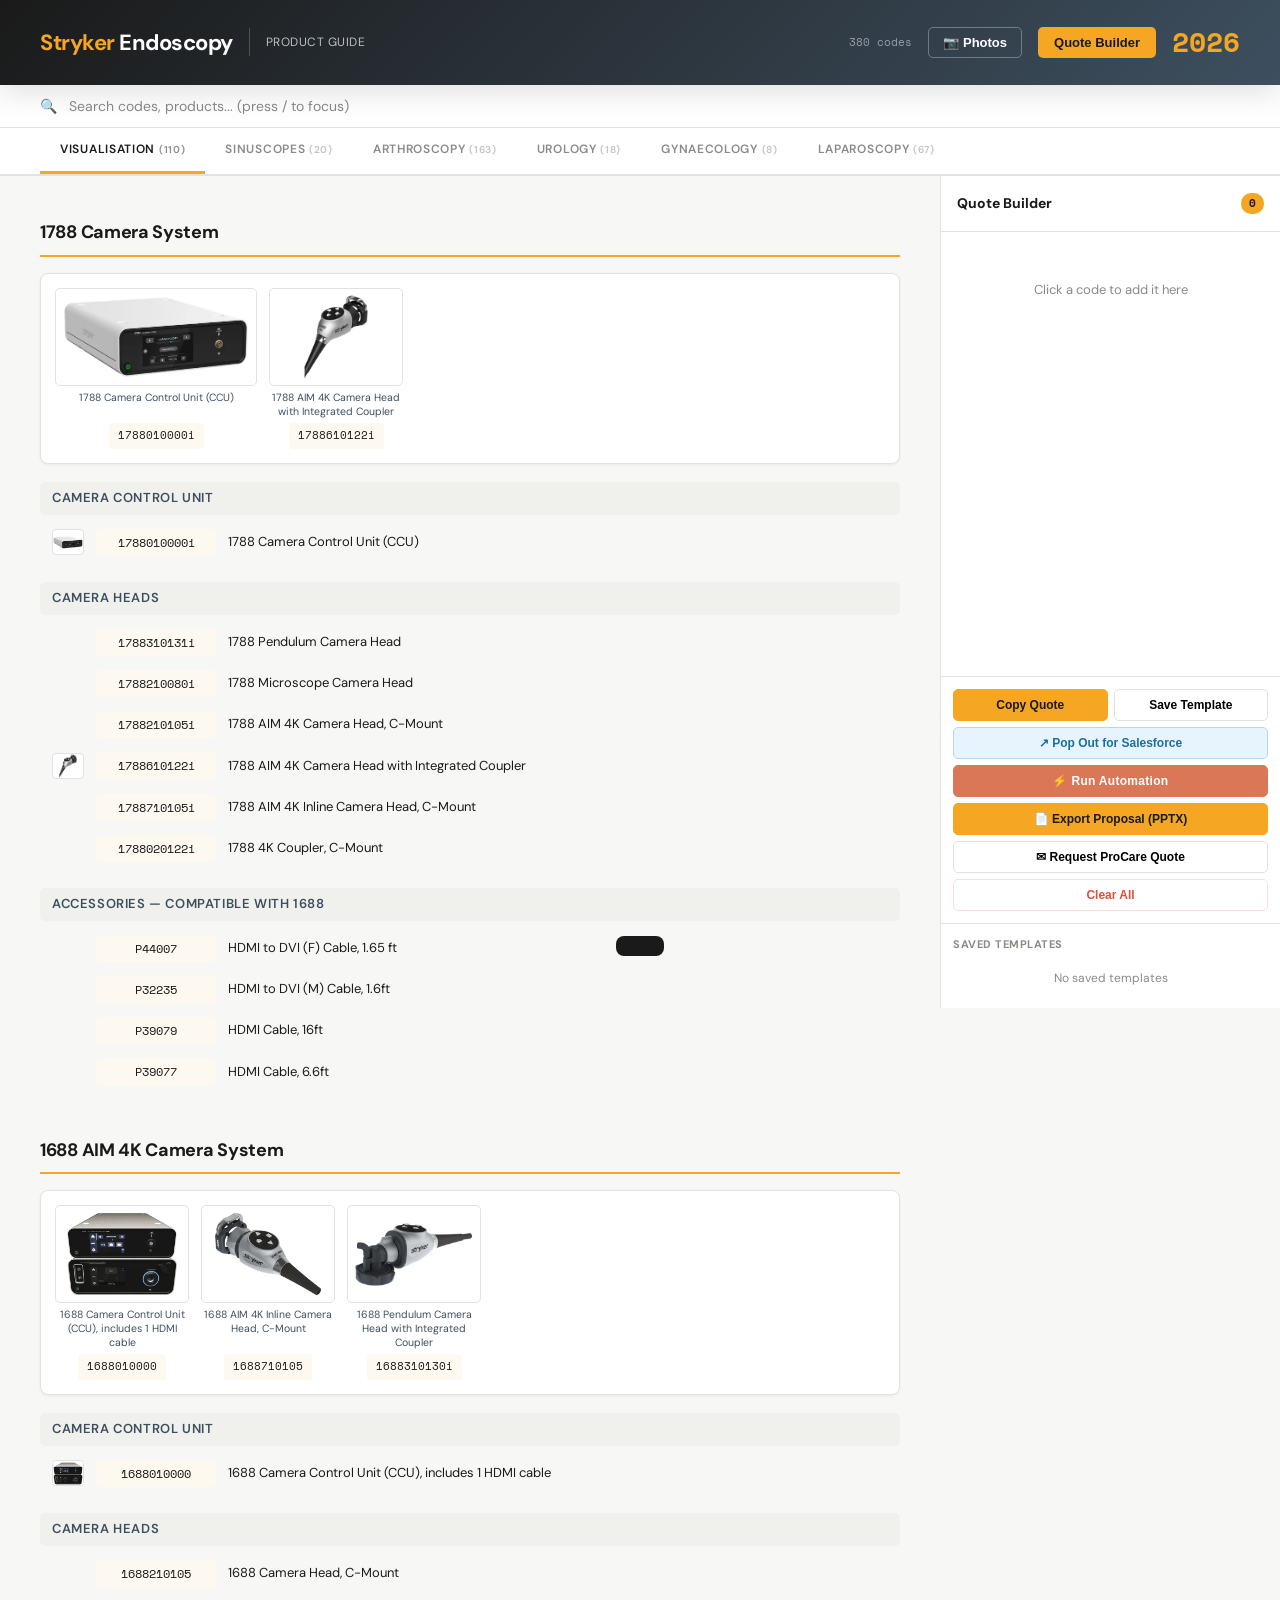
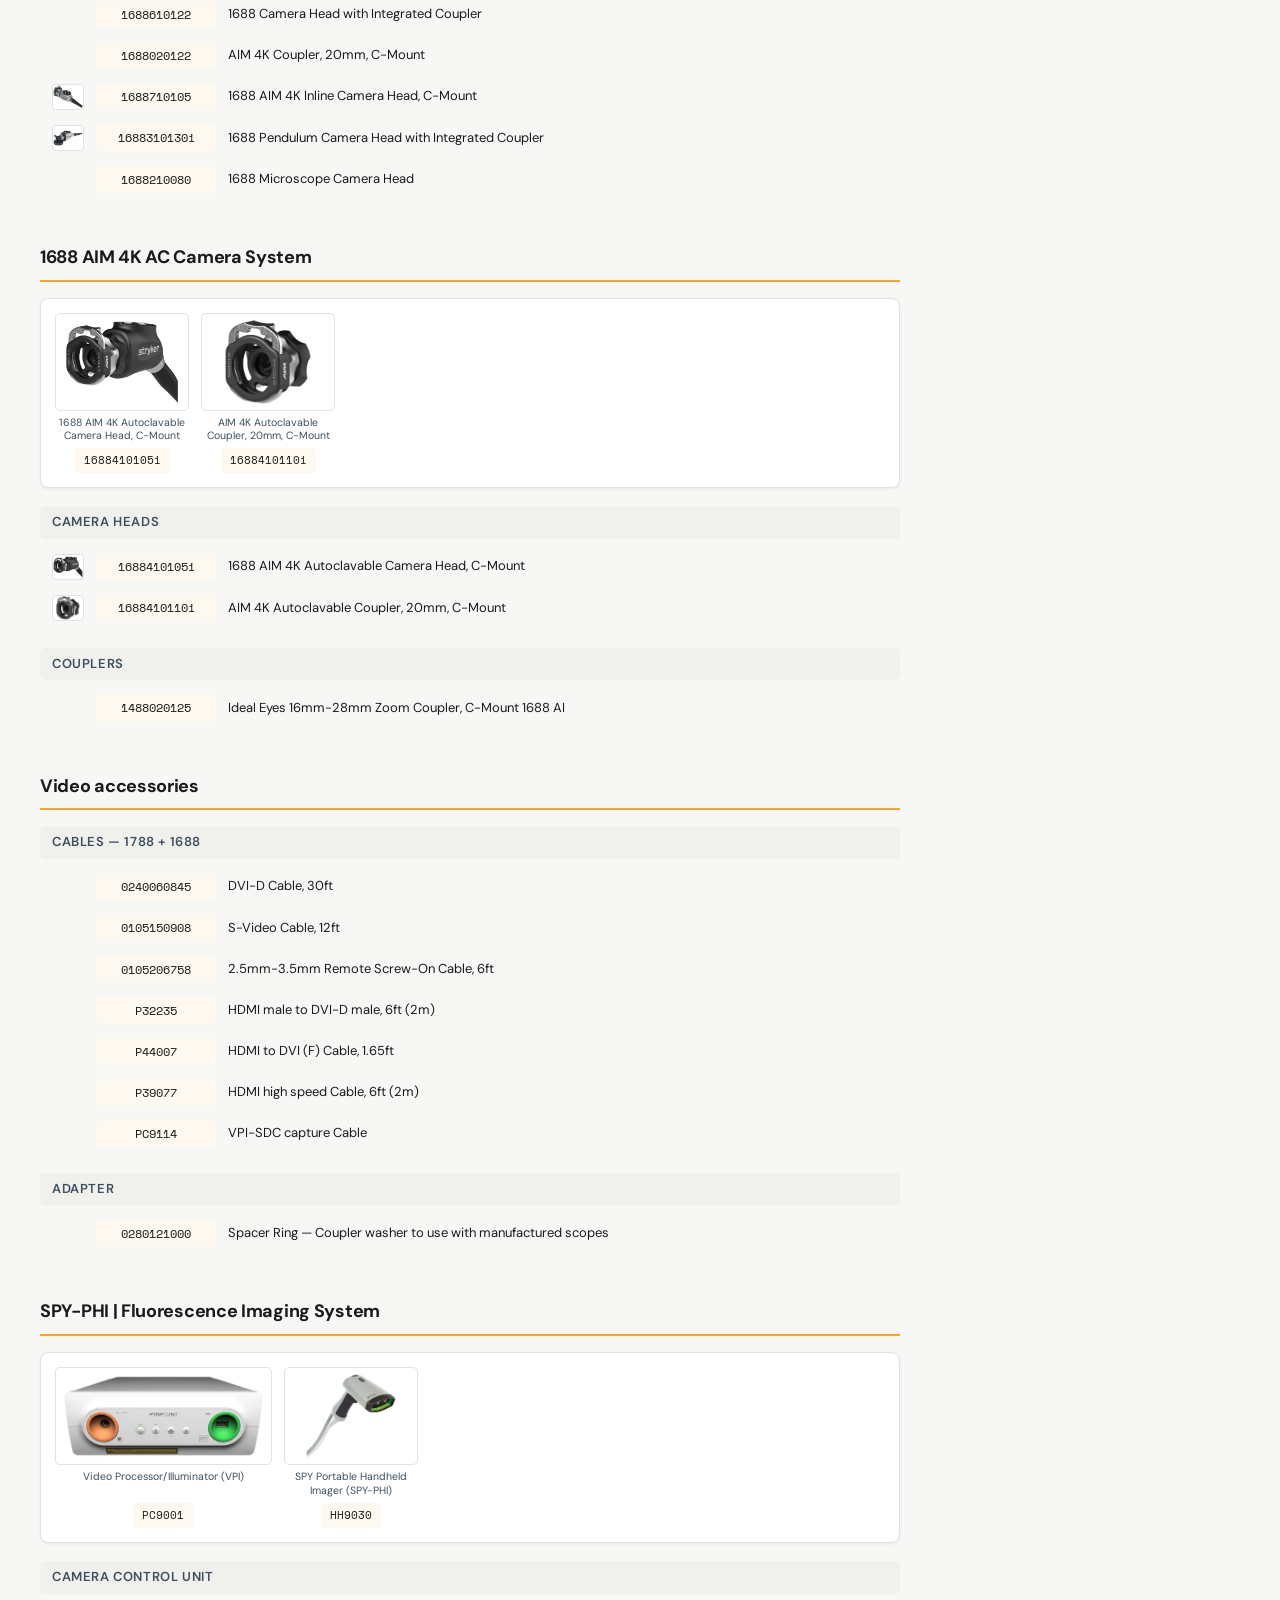
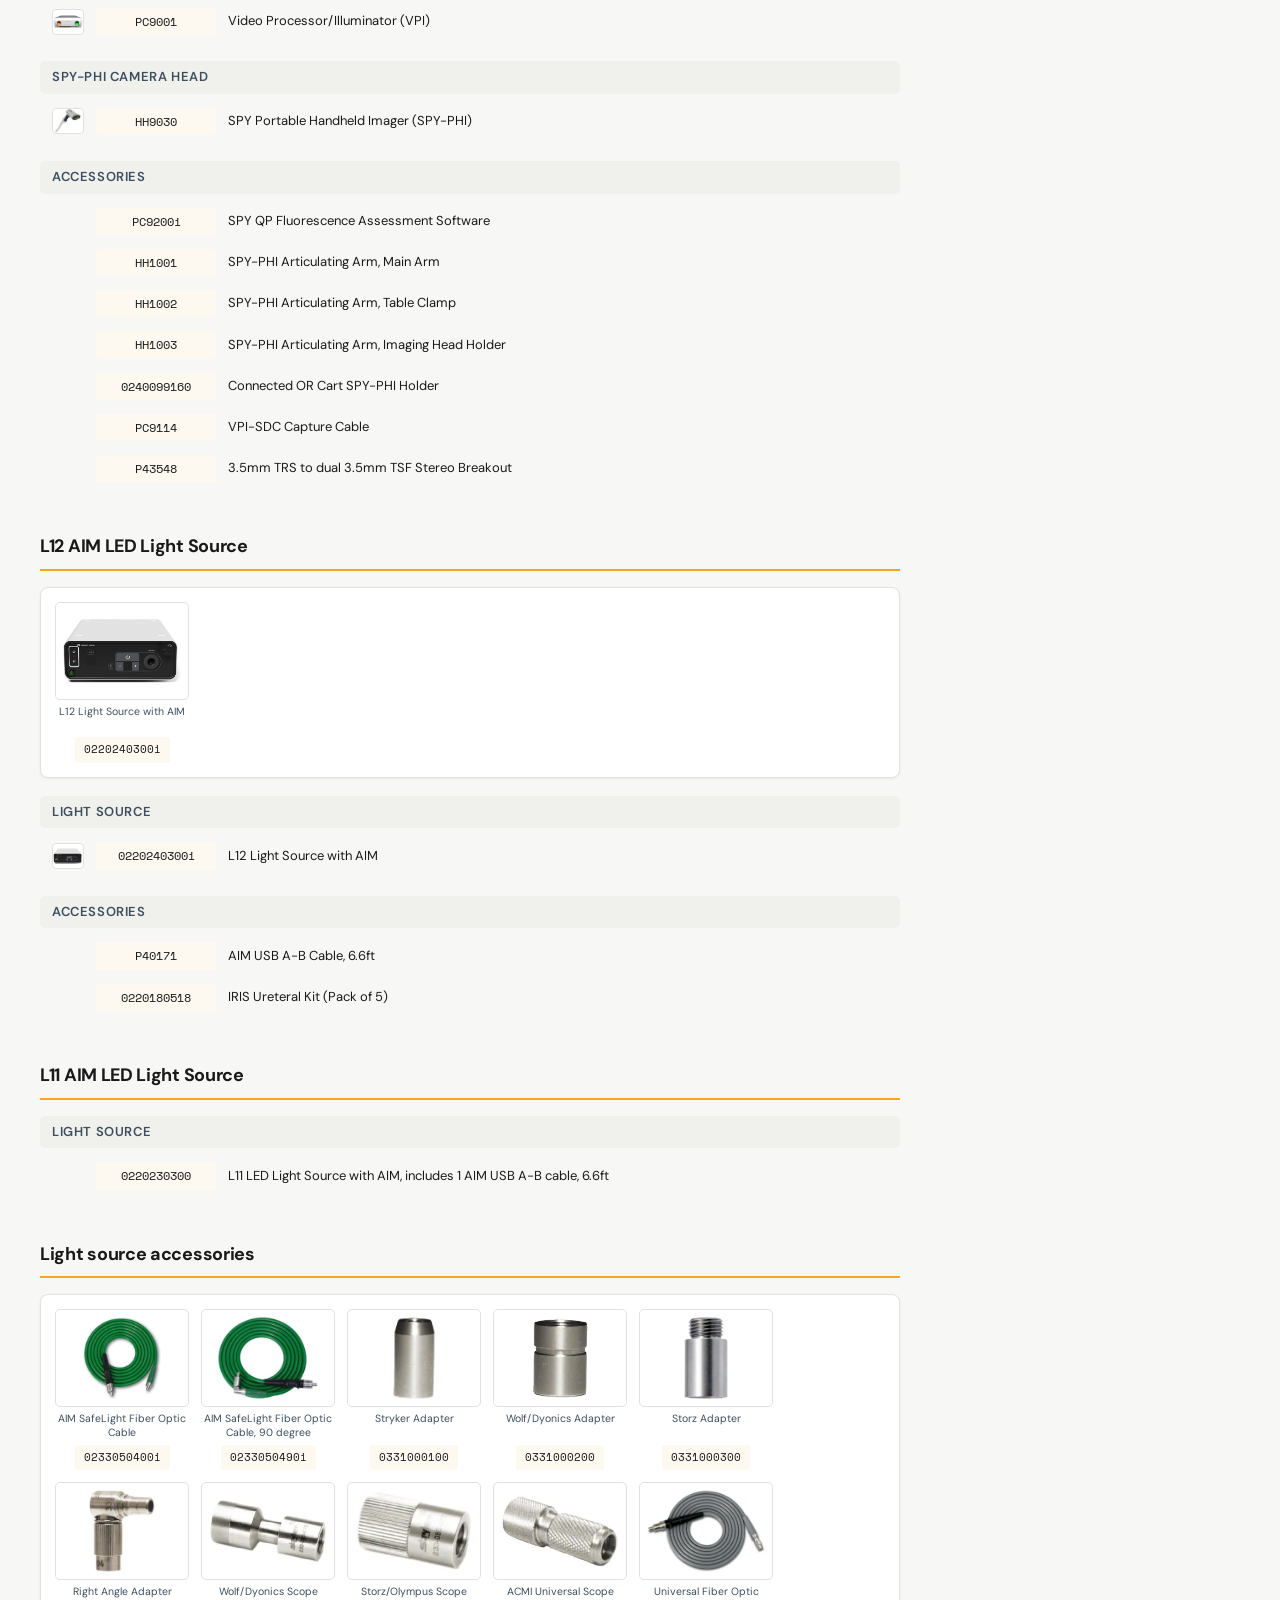
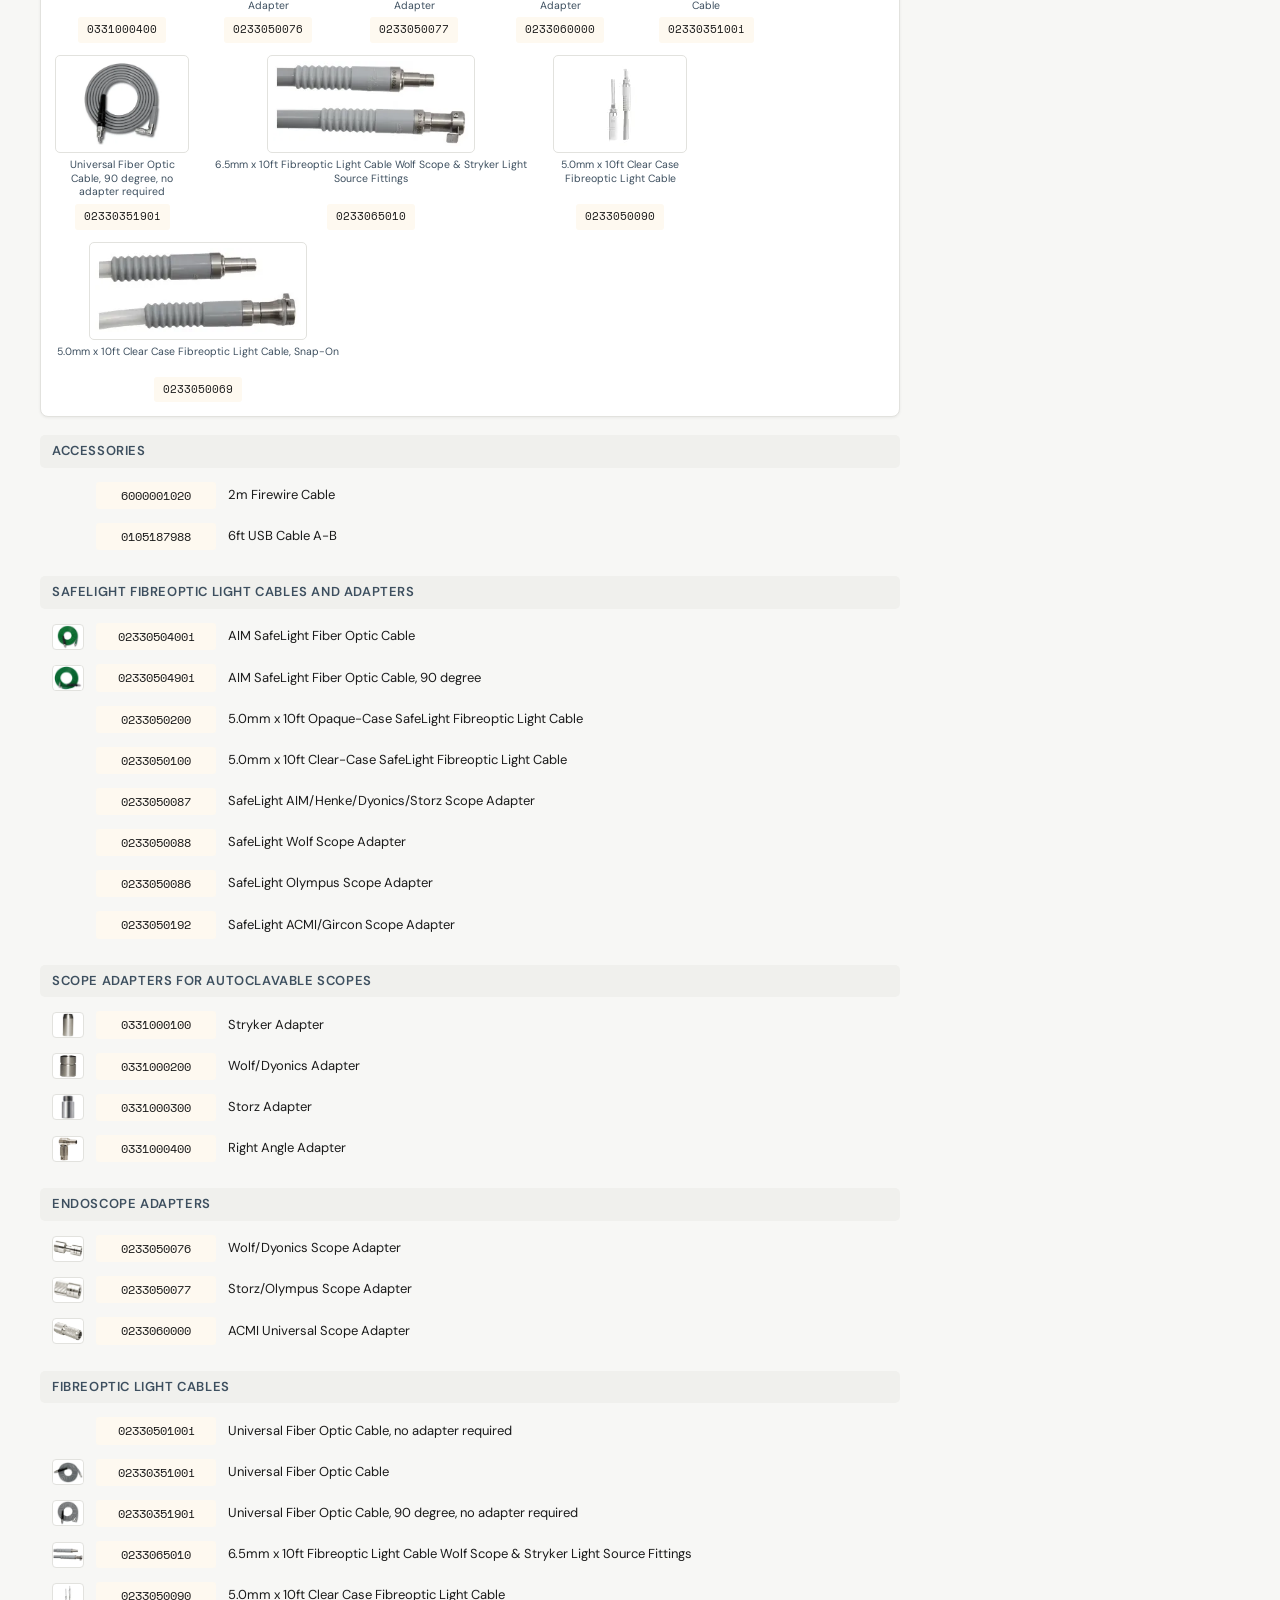
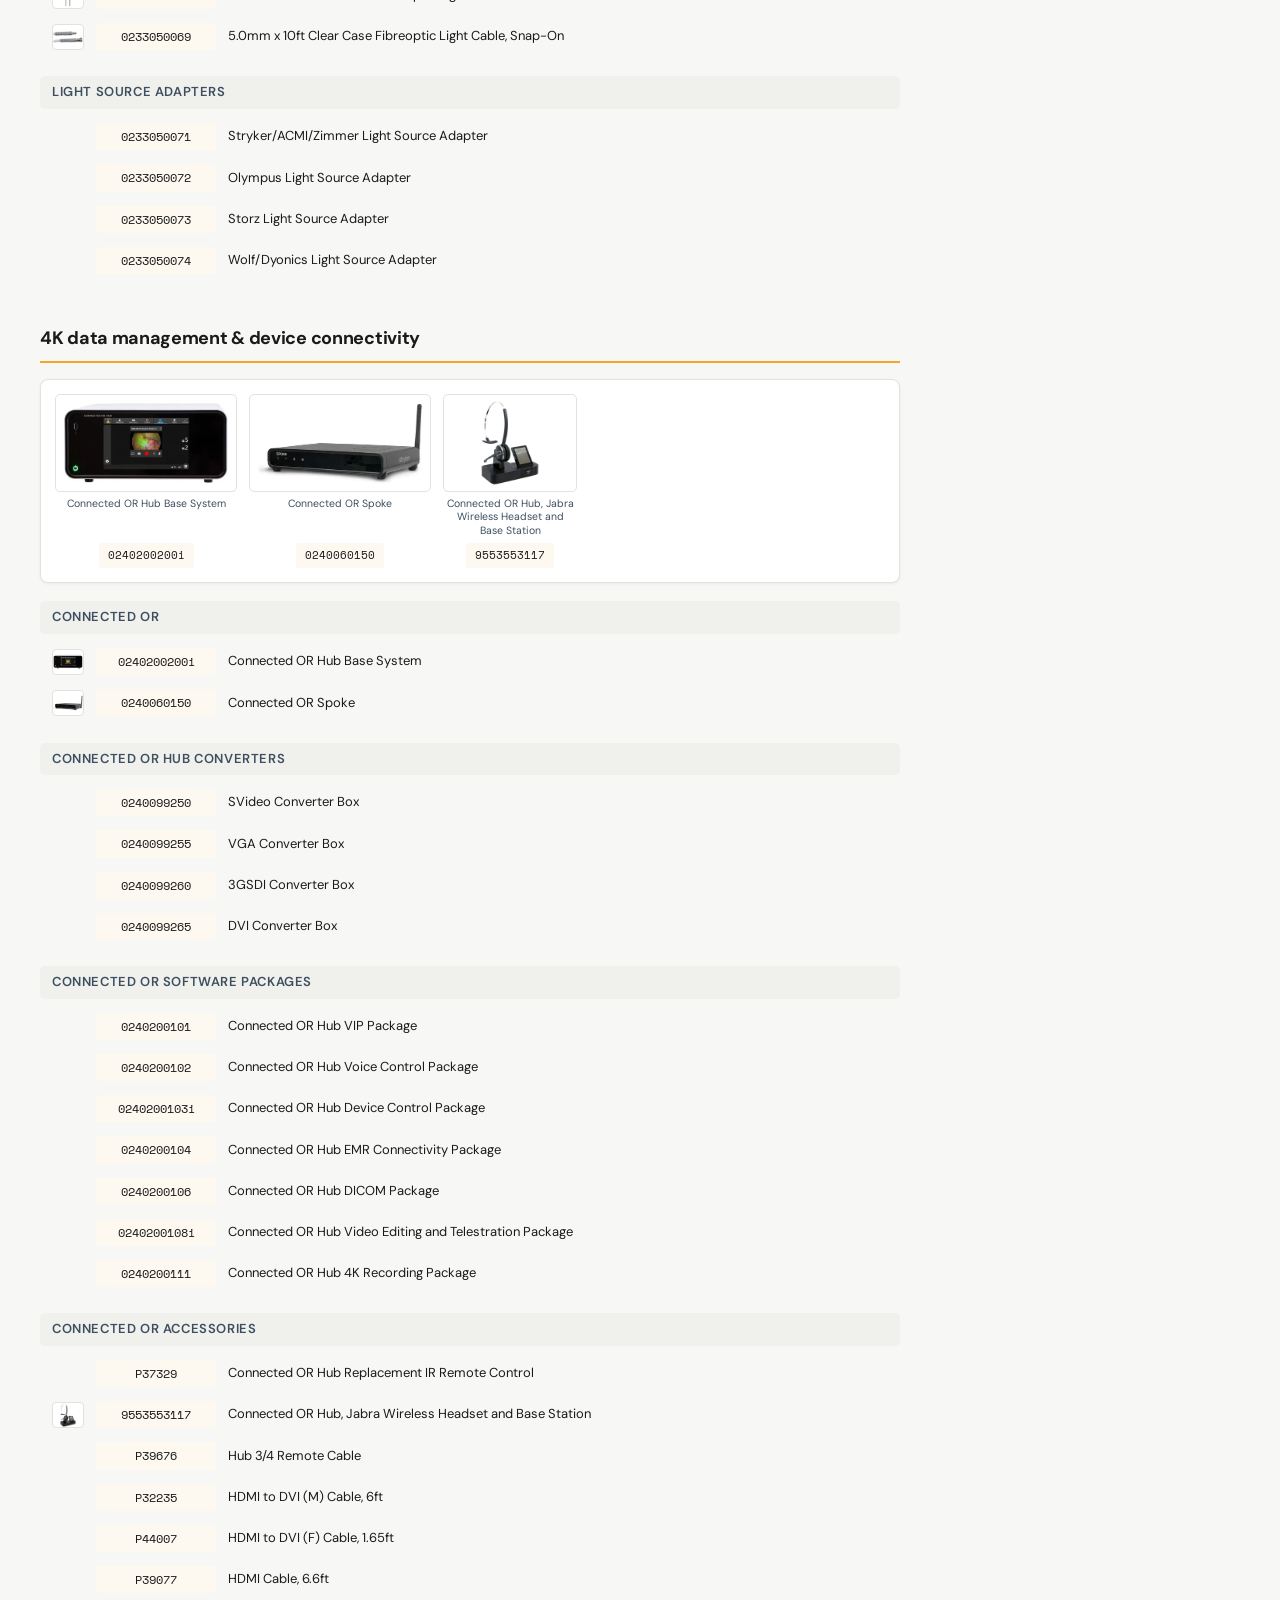
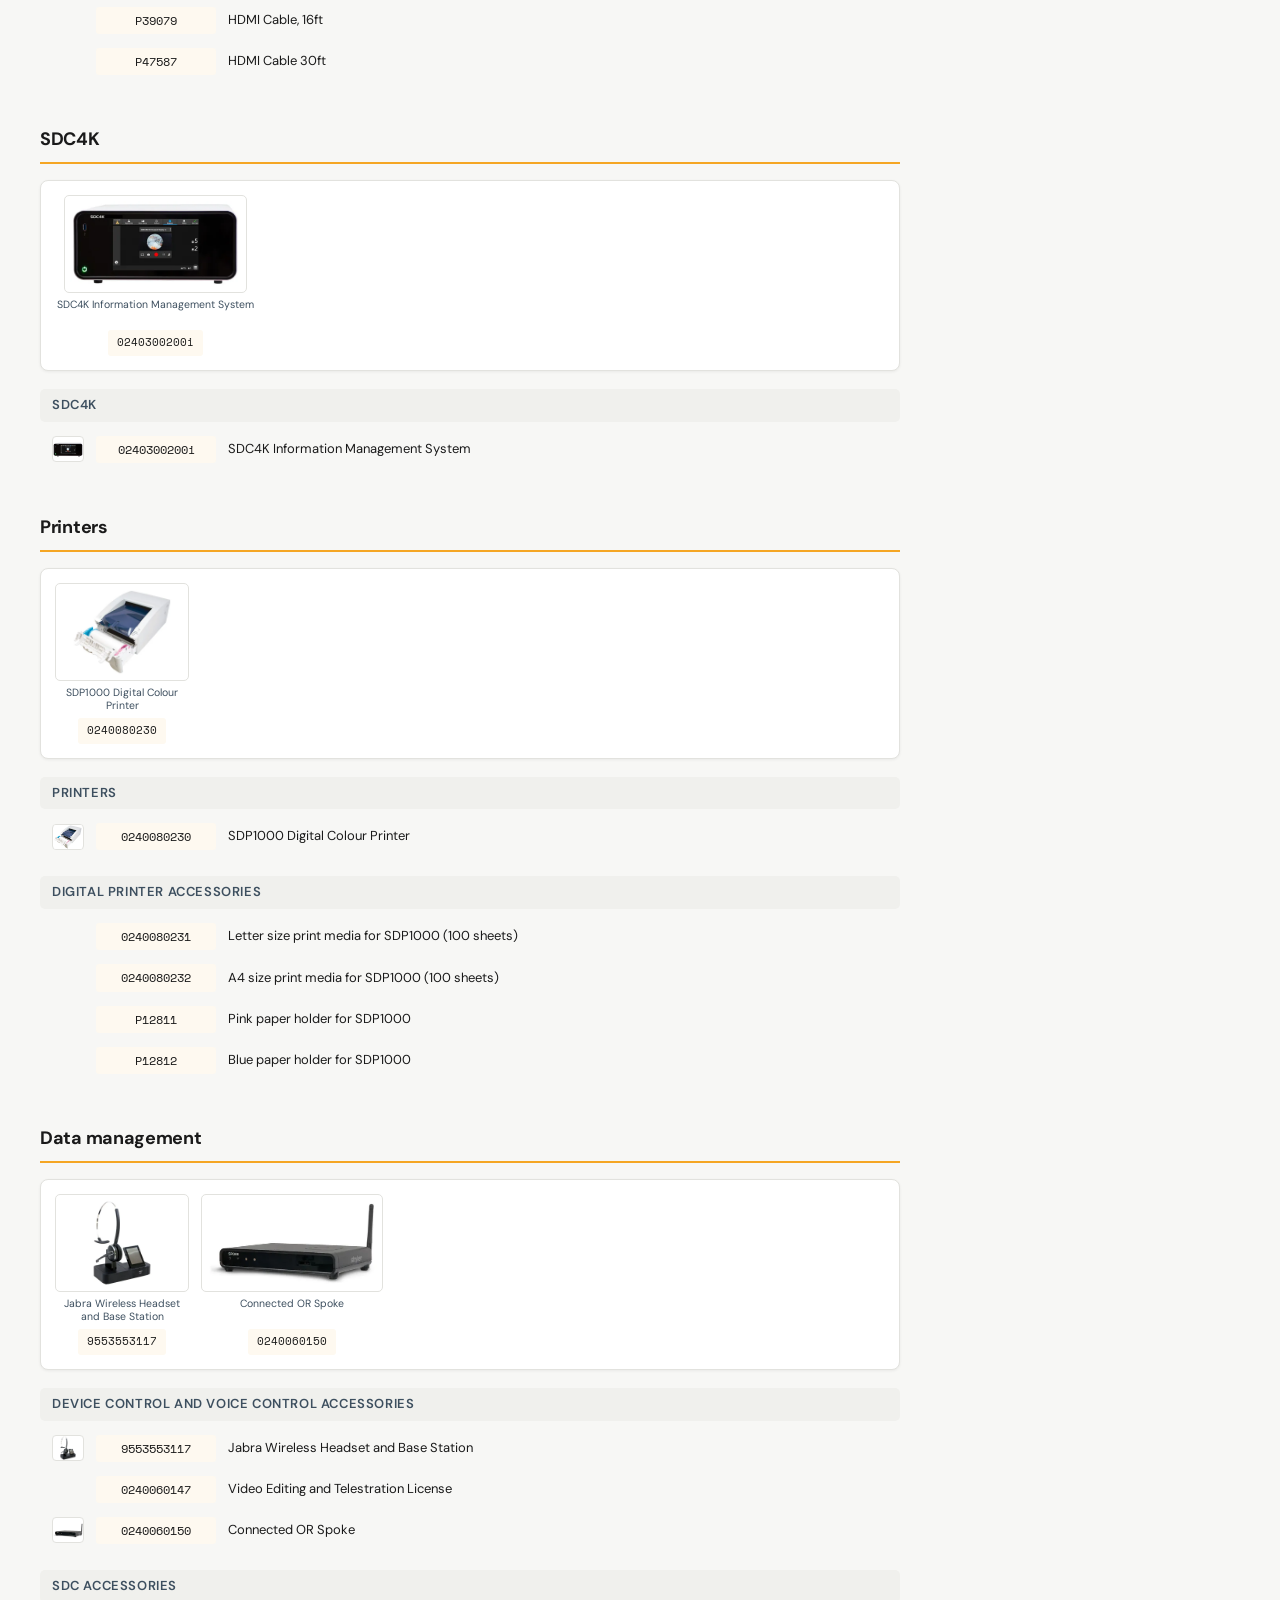
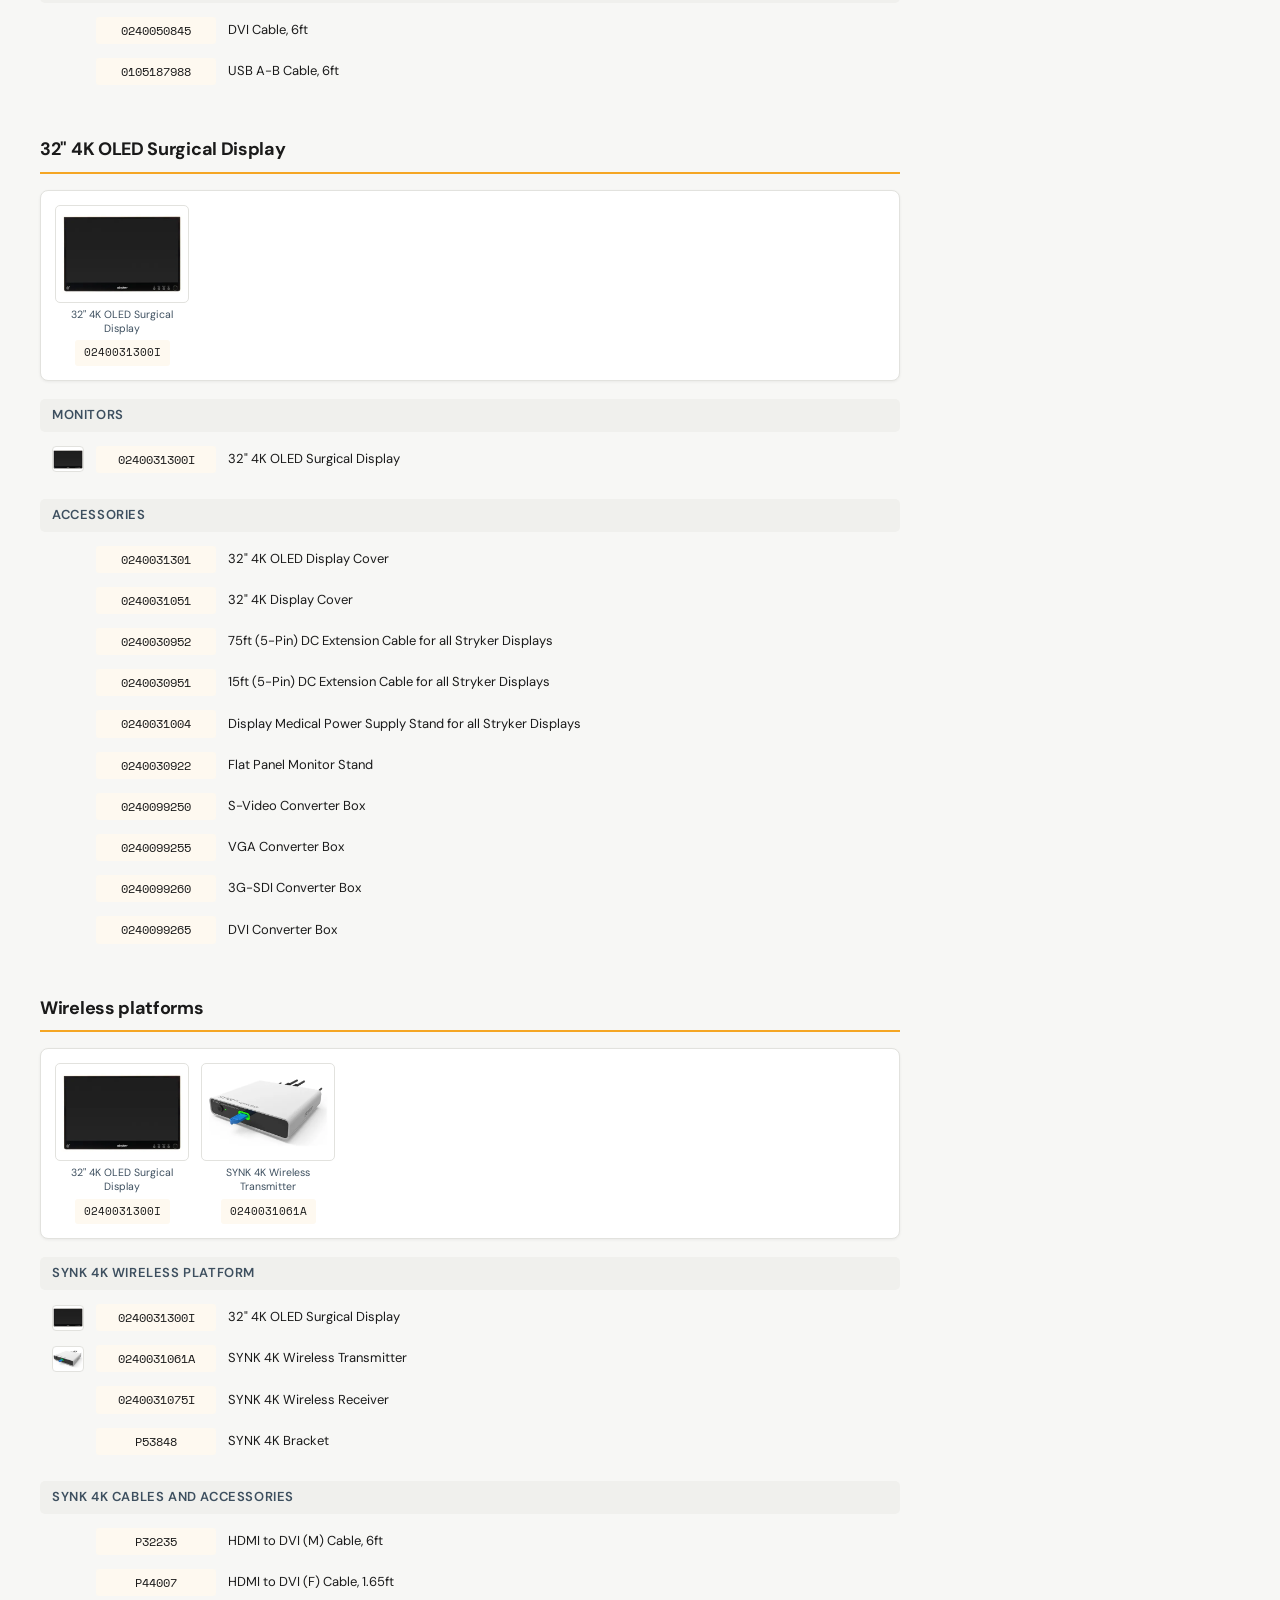
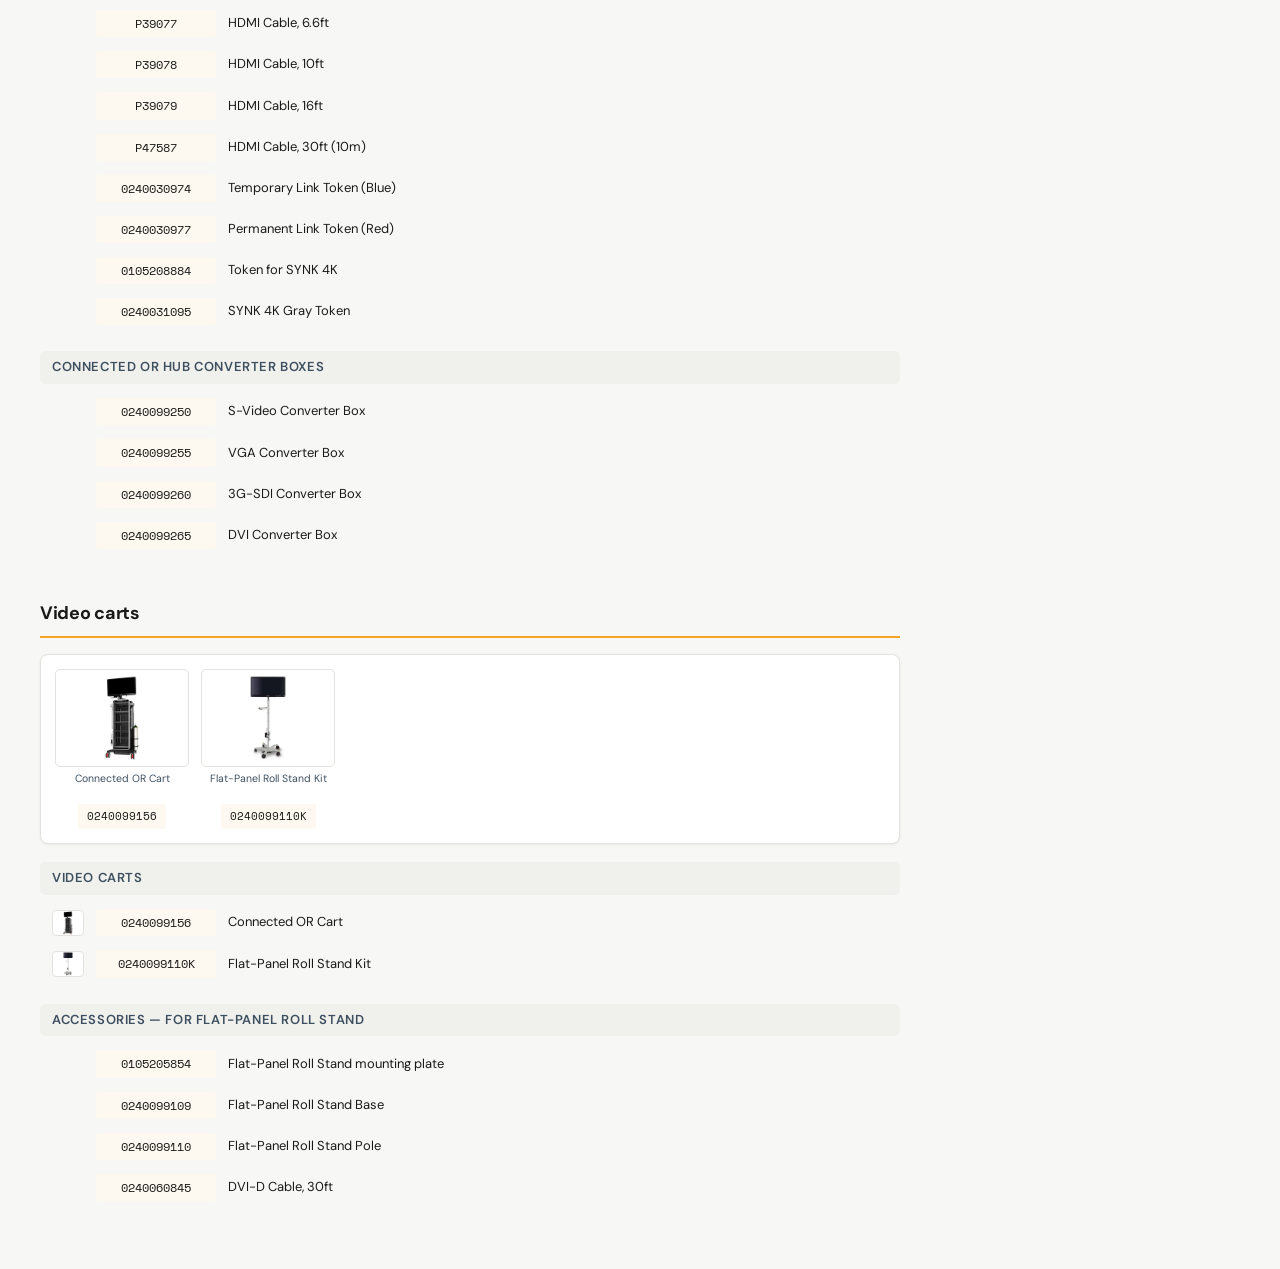
==== commit 8d9354f1: "Add PPTX proposal export, ProCare request, and fix code copy in the quote builder Quote builder gain" ====
--- a/Stryker_Endoscopy_2026_Product_Guide_PHOTOS.html
+++ b/Stryker_Endoscopy_2026_Product_Guide_PHOTOS.html
@@ -48,7 +48,9 @@
 .sidebar-items{flex:1;overflow-y:auto;padding:8px}
 .sidebar-item{display:flex;align-items:center;gap:8px;padding:8px 10px;border-radius:var(--rs);background:#fafafa;margin-bottom:4px;font-size:12px;animation:slideIn .2s}
 @keyframes slideIn{from{opacity:0;transform:translateX(20px)}to{opacity:1;transform:translateX(0)}}
-.sidebar-item-code{font-family:'Space Mono',monospace;font-weight:700;color:var(--dark);white-space:nowrap;min-width:110px}
+.sidebar-item-code{font-family:'Space Mono',monospace;font-weight:700;color:var(--dark);white-space:nowrap;min-width:110px;cursor:pointer;text-decoration:underline;text-decoration-color:rgba(245,166,35,.6);text-underline-offset:2px;transition:color .15s}
+.sidebar-item-code:hover{color:#b07a16}
+.sidebar-item-code.copied{color:#2e7d32;text-decoration-color:#4caf50}
 .sidebar-item-name{flex:1;color:var(--muted);font-size:11px;overflow:hidden;text-overflow:ellipsis;white-space:nowrap}
 .sidebar-item-x{cursor:pointer;color:#ccc;font-weight:700;font-size:16px;padding:0 4px;transition:color .15s}.sidebar-item-x:hover{color:#e74c3c}
 .sidebar-item-qty{display:flex;align-items:center;gap:4px;flex-shrink:0}.sidebar-qty-btn{width:20px;height:20px;border:1px solid #ddd;border-radius:3px;background:#fff;cursor:pointer;font-size:13px;font-weight:700;line-height:1;display:flex;align-items:center;justify-content:center;color:var(--dark);transition:all .15s}.sidebar-qty-btn:hover{background:var(--primary);color:#fff;border-color:var(--primary)}.sidebar-qty-num{font-family:'Space Mono',monospace;font-size:11px;font-weight:700;min-width:18px;text-align:center;color:var(--dark)}
@@ -90,6 +92,39 @@
 .ctx-divider{height:1px;background:var(--border);margin:4px 0}
 .product-code.editing,.product-name.editing{background:#fff;border:1px solid var(--gold);outline:none;padding:4px 8px;border-radius:3px;min-width:60px}
 .product-name.editing{flex:1}
+/* ---- proposal export ---- */
+.modal.wide{max-width:760px;max-height:92vh;overflow-y:auto}
+.modal-sec{margin-bottom:18px}
+.modal-sec h4{font-size:11px;font-weight:700;text-transform:uppercase;letter-spacing:.6px;color:var(--muted);margin-bottom:8px}
+.field-row{display:flex;gap:10px;flex-wrap:wrap}
+.field{flex:1;min-width:150px}
+.field label{display:block;font-size:11px;color:var(--muted);margin-bottom:3px}
+.modal .field input{margin-bottom:0}
+.layout-grid{display:flex;flex-wrap:wrap;gap:8px}
+.layout-card{width:118px;border:1px solid var(--border);border-radius:var(--rs);padding:8px;cursor:pointer;text-align:center;background:#fff;transition:all .15s}
+.layout-card:hover{border-color:var(--gold)}
+.layout-card.sel{border-color:var(--gold);background:var(--code-bg);box-shadow:0 2px 8px rgba(245,166,35,.18)}
+.lc-thumb{height:66px;display:flex;align-items:center;justify-content:center;margin-bottom:6px}
+.layout-card svg{display:block;max-width:100%;max-height:66px}
+.layout-card .lc-name{font-size:11px;font-weight:600;line-height:1.25}
+.layout-card .lc-meta{font-size:9.5px;color:var(--muted);text-transform:uppercase;letter-spacing:.4px}
+.opt-row{display:flex;gap:8px;flex-wrap:wrap}
+.opt{flex:1;min-width:200px;border:1px solid var(--border);border-radius:var(--rs);padding:10px;cursor:pointer;background:#fff;transition:all .15s}
+.opt:hover{border-color:var(--gold)}
+.opt.sel{border-color:var(--gold);background:var(--code-bg)}
+.opt b{display:block;font-size:12px;margin-bottom:2px}
+.opt span{font-size:11px;color:var(--muted);line-height:1.35}
+.logo-slots{display:flex;gap:8px;flex-wrap:wrap}
+.logo-slot{width:104px;height:56px;border:1px dashed var(--border);border-radius:var(--rs);display:flex;align-items:center;justify-content:center;cursor:pointer;background:#fafafa;font-size:10px;color:var(--muted);position:relative;overflow:hidden;text-align:center;padding:4px}
+.logo-slot:hover{border-color:var(--gold)}
+.logo-slot img{max-width:100%;max-height:100%;object-fit:contain}
+.logo-slot .rm{position:absolute;top:1px;right:4px;color:#e74c3c;font-weight:700;font-size:14px;line-height:1}
+.sidebar-item.drop{outline:2px dashed var(--gold);outline-offset:-2px}
+.sidebar-item-thumb{width:24px;height:20px;flex-shrink:0;display:flex;align-items:center;justify-content:center;border:1px solid var(--border);border-radius:3px;background:#fff;overflow:hidden}
+.sidebar-item-thumb.none{border-style:dashed;background:transparent}
+.sidebar-item-thumb img{max-width:100%;max-height:100%;object-fit:contain}
+.hint-line{font-size:11px;color:var(--muted);line-height:1.4;margin-top:6px}
+.busy{opacity:.55;pointer-events:none}
 /* ---- product photos (extracted from the 2026 PDF guide) ---- */
 .photo-strip{display:flex;flex-wrap:wrap;align-items:stretch;gap:12px;margin:0 0 18px;padding:14px;background:#fff;border:1px solid var(--border);border-radius:var(--r);box-shadow:var(--ss)}
 .photo-card{width:134px;max-width:340px;display:flex;flex-direction:column;align-items:center;gap:5px}
@@ -161,6 +196,8 @@
       </div>
       <button class="sidebar-btn sf" id="btnPopOut">&#8599; Pop Out for Salesforce</button>
       <button class="sidebar-btn automation" id="btnAutomation">&#9889; Run Automation</button>
+      <button class="sidebar-btn primary" id="btnProposal">&#128196; Export Proposal (PPTX)</button>
+      <button class="sidebar-btn" id="btnProcare">&#9993; Request ProCare Quote</button>
       <button class="sidebar-btn danger" id="btnClearQuote">Clear All</button>
     </div>
     <div class="templates-section">
@@ -180,6 +217,48 @@
     </div>
   </div>
 </div>
+
+<div class="modal-overlay" id="proposalModal">
+  <div class="modal wide">
+    <h3>Export proposal deck</h3>
+    <div class="modal-sec">
+      <h4>Proposal details</h4>
+      <div class="field-row">
+        <div class="field"><label>Proposal title</label><input type="text" id="ppTitle" placeholder="Equipment Proposal" autocomplete="off"></div>
+        <div class="field"><label>Customer</label><input type="text" id="ppCustomer" placeholder="[Customer Name]" autocomplete="off"></div>
+      </div>
+      <div class="field-row">
+        <div class="field"><label>Prepared by</label><input type="text" id="ppBy" placeholder="[Your Name]" autocomplete="off"></div>
+        <div class="field"><label>Date</label><input type="text" id="ppDate" autocomplete="off"></div>
+        <div class="field"><label>Quote ref</label><input type="text" id="ppRef" placeholder="[Quote Ref]" autocomplete="off"></div>
+      </div>
+      <div class="field" style="margin-top:10px"><label>Note under the first equipment slide (optional)</label><input type="text" id="ppNote" placeholder="e.g. Lands in OT2, OT5 and OT6..." autocomplete="off"></div>
+    </div>
+    <div class="modal-sec">
+      <h4>Layout</h4>
+      <div class="layout-grid" id="layoutGrid"></div>
+    </div>
+    <div class="modal-sec">
+      <h4>Grid behaviour</h4>
+      <div class="opt-row">
+        <div class="opt sel" data-gridmode="editable"><b>Editable grid</b><span>Every tile is a real PowerPoint shape on identical maths. Text stays editable.</span></div>
+        <div class="opt" data-gridmode="locked"><b>Locked grid</b><span>The whole grid exports as one picture. Moves and resizes as a single object.</span></div>
+      </div>
+    </div>
+    <div class="modal-sec">
+      <h4>Buying group logos <span style="text-transform:none;letter-spacing:0;font-weight:400">(saved on this device)</span></h4>
+      <div class="logo-slots" id="logoSlots"></div>
+      <div class="hint-line">Click a slot to add a logo. They render on their own strip slide. Nothing is downloaded from the internet.</div>
+    </div>
+    <div class="modal-btns">
+      <button class="sidebar-btn" id="btnCancelProposal">Cancel</button>
+      <button class="sidebar-btn primary" id="btnBuildProposal">Export PPTX</button>
+    </div>
+    <div class="hint-line" id="ppStatus"></div>
+  </div>
+</div>
+
+<input type="file" id="logoFile" accept="image/*" style="display:none">
 
 <div class="detail-overlay" id="detailModal">
   <div class="detail-card">
@@ -670,8 +749,12 @@
   var html = '';
   quoteItems.forEach(function(item) {
     var qty = item.qty || 1;
-    html += '<div class="sidebar-item" data-id="' + item.id + '">';
-    html += '<span class="sidebar-item-code">' + esc(item.code) + '</span>';
+    var thumbSrc = imageForCode(item.code);
+    html += '<div class="sidebar-item" data-id="' + item.id + '" data-code="' + esc(item.code) + '" title="Drag a photo here to attach one to this code">';
+    html += thumbSrc
+      ? '<span class="sidebar-item-thumb"><img src="' + thumbSrc + '" alt=""></span>'
+      : '<span class="sidebar-item-thumb none"></span>';
+    html += '<span class="sidebar-item-code" data-copy="' + esc(item.code) + '" title="Click to copy">' + esc(item.code) + '</span>';
     html += '<span class="sidebar-item-name">' + esc(item.name) + '</span>';
     html += '<div class="sidebar-item-qty">';
     html += '<button class="sidebar-qty-btn" data-qty-dec="' + item.id + '">-</button>';
@@ -685,6 +768,14 @@
 }
 
 document.getElementById('quoteItems').addEventListener('click', function(e) {
+  var copyEl = e.target.closest('.sidebar-item-code[data-copy]');
+  if (copyEl) {
+    copyText(copyEl.dataset.copy);
+    copyEl.classList.add('copied');
+    setTimeout(function() { copyEl.classList.remove('copied'); }, 700);
+    showToast('Copied: ' + copyEl.dataset.copy);
+    return;
+  }
   var btn = e.target.closest('[data-remove]');
   if (btn) { removeFromQuote(parseFloat(btn.dataset.remove)); return; }
   var inc = e.target.closest('[data-qty-inc]');
@@ -1146,6 +1237,649 @@
   el.addEventListener('keydown', handleKey);
 }
 
+
+// ============================================================
+// PROPOSAL EXPORT (PPTX) + PROCARE REQUEST
+// PptxGenJS is fetched from the CDN the first time you export, so the
+// guide itself still opens with no internet.
+// ============================================================
+var PPTX_CDN = 'https://cdn.jsdelivr.net/npm/pptxgenjs@3.12.0/dist/pptxgen.bundle.js';
+var pptxLoader = null;
+function loadPptx() {
+  if (window.PptxGenJS) return Promise.resolve();
+  if (pptxLoader) return pptxLoader;
+  pptxLoader = new Promise(function(resolve, reject) {
+    var s = document.createElement('script');
+    s.src = PPTX_CDN;
+    s.onload = function() { resolve(); };
+    s.onerror = function() { pptxLoader = null; reject(new Error('no-cdn')); };
+    document.head.appendChild(s);
+  });
+  return pptxLoader;
+}
+
+// ---- photos: guide photos first, then anything you have attached yourself ---
+var userImages = {};
+try { userImages = JSON.parse(localStorage.getItem('stryker_product_images_2026') || '{}'); } catch(e) {}
+
+function imageForCode(code) {
+  if (userImages[code]) return userImages[code];
+  var id = (typeof PHOTO_CODE !== 'undefined') ? PHOTO_CODE[code] : null;
+  return id && PHOTOS[id] ? PHOTOS[id] : null;
+}
+
+function saveUserImages() {
+  try {
+    localStorage.setItem('stryker_product_images_2026', JSON.stringify(userImages));
+    return true;
+  } catch(e) {
+    showToast('Storage full — photo not saved. Remove a few attached photos and try again.');
+    return false;
+  }
+}
+
+function downscaleImage(file, maxEdge, quality) {
+  return new Promise(function(resolve, reject) {
+    var fr = new FileReader();
+    fr.onload = function() {
+      var img = new Image();
+      img.onload = function() {
+        var sc = Math.min(1, maxEdge / Math.max(img.width, img.height));
+        var c = document.createElement('canvas');
+        c.width = Math.max(1, Math.round(img.width * sc));
+        c.height = Math.max(1, Math.round(img.height * sc));
+        var ctx = c.getContext('2d');
+        ctx.fillStyle = '#ffffff';
+        ctx.fillRect(0, 0, c.width, c.height);
+        ctx.drawImage(img, 0, 0, c.width, c.height);
+        resolve(c.toDataURL('image/jpeg', quality));
+      };
+      img.onerror = function() { reject(new Error('bad-image')); };
+      img.src = fr.result;
+    };
+    fr.onerror = function() { reject(new Error('bad-file')); };
+    fr.readAsDataURL(file);
+  });
+}
+
+// drag a photo onto a line in the quote builder to attach it to that code
+(function() {
+  var box = document.getElementById('quoteItems');
+  box.addEventListener('dragover', function(e) {
+    var item = e.target.closest('.sidebar-item');
+    if (!item) return;
+    e.preventDefault();
+    item.classList.add('drop');
+  });
+  box.addEventListener('dragleave', function(e) {
+    var item = e.target.closest('.sidebar-item');
+    if (item) item.classList.remove('drop');
+  });
+  box.addEventListener('drop', function(e) {
+    var item = e.target.closest('.sidebar-item');
+    if (!item) return;
+    e.preventDefault();
+    item.classList.remove('drop');
+    var file = e.dataTransfer.files && e.dataTransfer.files[0];
+    if (!file || file.type.indexOf('image/') !== 0) { showToast('Drop an image file'); return; }
+    var code = item.dataset.code;
+    downscaleImage(file, 1200, 0.8).then(function(data) {
+      userImages[code] = data;
+      if (saveUserImages()) showToast('Photo attached to ' + code);
+      renderQuote();
+    }).catch(function() { showToast('Could not read that image'); });
+  });
+})();
+
+// ---- buying group logos -----------------------------------------------------
+var buyingLogos = [];
+try { buyingLogos = JSON.parse(localStorage.getItem('stryker_logos_2026') || '[]'); } catch(e) {}
+var logoTargetSlot = 0;
+
+function renderLogoSlots() {
+  var wrap = document.getElementById('logoSlots');
+  var html = '';
+  for (var i = 0; i < 6; i++) {
+    if (buyingLogos[i]) {
+      html += '<div class="logo-slot" data-slot="' + i + '"><img src="' + buyingLogos[i] + '" alt=""><span class="rm" data-rmlogo="' + i + '">&times;</span></div>';
+    } else {
+      html += '<div class="logo-slot" data-slot="' + i + '">+ logo</div>';
+    }
+  }
+  wrap.innerHTML = html;
+}
+
+document.getElementById('logoSlots').addEventListener('click', function(e) {
+  var rm = e.target.closest('[data-rmlogo]');
+  if (rm) {
+    buyingLogos.splice(parseInt(rm.dataset.rmlogo), 1);
+    try { localStorage.setItem('stryker_logos_2026', JSON.stringify(buyingLogos)); } catch(err) {}
+    renderLogoSlots();
+    return;
+  }
+  var slot = e.target.closest('[data-slot]');
+  if (!slot) return;
+  logoTargetSlot = parseInt(slot.dataset.slot);
+  document.getElementById('logoFile').click();
+});
+
+document.getElementById('logoFile').addEventListener('change', function(e) {
+  var file = e.target.files && e.target.files[0];
+  e.target.value = '';
+  if (!file) return;
+  downscaleImage(file, 600, 0.85).then(function(data) {
+    buyingLogos[logoTargetSlot] = data;
+    try { localStorage.setItem('stryker_logos_2026', JSON.stringify(buyingLogos)); }
+    catch(err) { showToast('Storage full — logo not saved'); }
+    renderLogoSlots();
+  }).catch(function() { showToast('Could not read that image'); });
+});
+
+// ---- PowerPoint only reliably reads PNG/JPEG, so convert on the way out -----
+var jpegCache = {};
+function toJpeg(src) {
+  if (!src) return Promise.resolve(null);
+  if (jpegCache[src]) return Promise.resolve(jpegCache[src]);
+  if (src.indexOf('data:image/jpeg') === 0 || src.indexOf('data:image/png') === 0) {
+    jpegCache[src] = src;
+    return Promise.resolve(src);
+  }
+  return new Promise(function(resolve) {
+    var img = new Image();
+    img.onload = function() {
+      var c = document.createElement('canvas');
+      c.width = img.width; c.height = img.height;
+      var ctx = c.getContext('2d');
+      ctx.fillStyle = '#ffffff';
+      ctx.fillRect(0, 0, c.width, c.height);
+      ctx.drawImage(img, 0, 0);
+      var out = c.toDataURL('image/jpeg', 0.9);
+      jpegCache[src] = out;
+      resolve(out);
+    };
+    img.onerror = function() { resolve(null); };
+    img.src = src;
+  });
+}
+
+function loadBitmap(src) {
+  return new Promise(function(resolve) {
+    var img = new Image();
+    img.onload = function() { resolve(img); };
+    img.onerror = function() { resolve(null); };
+    img.src = src;
+  });
+}
+
+// ============================================================
+// LAYOUT ENGINE — one function computes every tile, all templates derive
+// from it, so tiles are mathematically identical on every slide.
+// ============================================================
+var PAGES = {
+  '16x9': { w: 10, h: 5.625, pptx: 'LAYOUT_16x9' },
+  'a4p':  { w: 8.27, h: 11.69, pptx: 'A4P' }
+};
+
+var PROPOSAL_LAYOUTS = {
+  g22:   { label: 'Grid 2×2',   page: '16x9', cols: 2, rows: 2, per: 4,  meta: '16:9 landscape' },
+  g32:   { label: 'Grid 3×2',   page: '16x9', cols: 3, rows: 2, per: 6,  meta: '16:9 landscape' },
+  g42:   { label: 'Grid 4×2',   page: '16x9', cols: 4, rows: 2, per: 8,  meta: '16:9 landscape' },
+  hero3: { label: 'Hero + 3',        page: '16x9', hero: true,       per: 4,  meta: '16:9 landscape' },
+  p23:   { label: 'Portrait 2×3', page: 'a4p', cols: 2, rows: 3, per: 6, meta: 'A4 portrait' },
+  p1up:  { label: 'Portrait 1-up',   page: 'a4p', oneUp: true,       per: 1,  meta: 'A4 portrait' },
+  spec:  { label: 'Spec table',      page: '16x9', specTable: true,  per: 10, meta: '16:9 landscape' }
+};
+
+function contentBox(def) {
+  var pg = PAGES[def.page];
+  var side = def.page === 'a4p' ? 0.55 : 0.45;
+  var top = def.page === 'a4p' ? 1.55 : 1.35;
+  var bottom = def.page === 'a4p' ? 0.75 : 0.6;
+  return { x: side, y: top, w: pg.w - side * 2, h: pg.h - top - bottom };
+}
+
+function gridRects(cols, rows, box, gutter) {
+  var w = (box.w - gutter * (cols - 1)) / cols;
+  var h = (box.h - gutter * (rows - 1)) / rows;
+  var out = [];
+  for (var r = 0; r < rows; r++) {
+    for (var c = 0; c < cols; c++) {
+      out.push({ x: box.x + c * (w + gutter), y: box.y + r * (h + gutter), w: w, h: h });
+    }
+  }
+  return out;
+}
+
+function tileRects(def, noteBar) {
+  var box = contentBox(def);
+  if (noteBar) box.h -= 0.85;
+  var g = 0.16;
+  if (def.hero) {
+    var heroW = box.w * 0.54;
+    var out = [{ x: box.x, y: box.y, w: heroW, h: box.h }];
+    var sw = box.w - heroW - g, sh = (box.h - g * 2) / 3;
+    for (var i = 0; i < 3; i++) out.push({ x: box.x + heroW + g, y: box.y + i * (sh + g), w: sw, h: sh });
+    return out;
+  }
+  if (def.oneUp) return [{ x: box.x, y: box.y, w: box.w * 0.52, h: box.h }];
+  if (def.specTable) return [];
+  return gridRects(def.cols, def.rows, box, g);
+}
+
+// ---- layout thumbnails, drawn from the same maths --------------------------
+function layoutThumb(key) {
+  var def = PROPOSAL_LAYOUTS[key];
+  var pg = PAGES[def.page];
+  var W = def.page === 'a4p' ? 68 : 100;
+  var sc = W / pg.w, H = Math.round(pg.h * sc);
+  var s = '<svg width="' + W + '" height="' + H + '" viewBox="0 0 ' + W + ' ' + H + '">';
+  s += '<rect x="0.5" y="0.5" width="' + (W - 1) + '" height="' + (H - 1) + '" fill="#fff" stroke="#c9c9c4"/>';
+  s += '<rect x="4" y="4" width="' + (W * 0.45) + '" height="3" fill="#1a1a1a"/>';
+  s += '<rect x="4" y="9.5" width="' + (W - 8) + '" height="1.5" fill="#F5A623"/>';
+  if (def.specTable) {
+    for (var r = 0; r < 5; r++) {
+      s += '<rect x="6" y="' + (16 + r * 5) + '" width="' + (W - 12) + '" height="3.6" fill="' + (r === 0 ? '#3d4f5f' : '#e8e8e4') + '"/>';
+    }
+  } else {
+    var rects = tileRects(def, false);
+    rects.forEach(function(t) {
+      s += '<rect x="' + (t.x * sc) + '" y="' + (t.y * sc) + '" width="' + (t.w * sc) + '" height="' + (t.h * sc) + '" fill="#e8e8e4" stroke="#c9c9c4" stroke-width="0.6"/>';
+    });
+    if (def.oneUp) {
+      var t0 = rects[0];
+      var tx = (t0.x + t0.w + 0.16) * sc;
+      for (var k = 0; k < 5; k++) {
+        s += '<rect x="' + tx + '" y="' + ((t0.y + 0.3 + k * 0.55) * sc) + '" width="' + ((contentBox(def).w - t0.w - 0.16) * sc) + '" height="' + (0.2 * sc) + '" fill="#e8e8e4"/>';
+      }
+    }
+  }
+  return s + '</svg>';
+}
+
+function renderLayoutPicker() {
+  var wrap = document.getElementById('layoutGrid');
+  var html = '';
+  for (var k in PROPOSAL_LAYOUTS) {
+    var d = PROPOSAL_LAYOUTS[k];
+    html += '<div class="layout-card' + (k === proposalLayout ? ' sel' : '') + '" data-layout="' + k + '">';
+    html += '<div class="lc-thumb">' + layoutThumb(k) + '</div>';
+    html += '<div class="lc-name">' + esc(d.label) + '</div><div class="lc-meta">' + esc(d.meta) + '</div></div>';
+  }
+  wrap.innerHTML = html;
+}
+
+var proposalLayout = 'g32';
+var proposalGridMode = 'editable';
+
+document.getElementById('layoutGrid').addEventListener('click', function(e) {
+  var card = e.target.closest('[data-layout]');
+  if (!card) return;
+  proposalLayout = card.dataset.layout;
+  renderLayoutPicker();
+});
+
+document.querySelectorAll('[data-gridmode]').forEach(function(el) {
+  el.addEventListener('click', function() {
+    proposalGridMode = el.dataset.gridmode;
+    document.querySelectorAll('[data-gridmode]').forEach(function(o) { o.classList.toggle('sel', o === el); });
+  });
+});
+
+// ============================================================
+// DECK BUILDER
+// ============================================================
+var GOLD = 'F5A623', DARK = '1A1A1A', SLATE = '3D4F5F', MUTED = '8A8A86', BORDER = 'E2E2DE', WASH = 'F5F5F3';
+var FONT = 'Arial';
+
+function ppField(id, fallback) {
+  var v = (document.getElementById(id).value || '').trim();
+  return v || fallback;
+}
+
+function slideChrome(pptx, slide, def, opts) {
+  var pg = PAGES[def.page];
+  var side = def.page === 'a4p' ? 0.55 : 0.45;
+  slide.background = { color: 'FFFFFF' };
+  slide.addText('stryker', { x: side, y: 0.22, w: 2.4, h: 0.4, fontSize: 20, bold: true, color: DARK, fontFace: FONT });
+  if (opts.headerRight) {
+    slide.addText(opts.headerRight, { x: pg.w - side - 4, y: 0.28, w: 4, h: 0.3, fontSize: 11, color: DARK, align: 'right', fontFace: FONT });
+  }
+  slide.addShape('rect', { x: side, y: 0.72, w: pg.w - side * 2, h: 0.022, fill: { color: GOLD } });
+  if (opts.eyebrow) {
+    slide.addText(opts.eyebrow.toUpperCase(), { x: side, y: 0.9, w: pg.w - side * 2, h: 0.24, fontSize: 9.5, color: MUTED, charSpacing: 2, fontFace: FONT });
+  }
+  if (opts.title) {
+    slide.addText(opts.title, { x: side, y: 1.06, w: pg.w - side * 2, h: 0.42, fontSize: def.page === 'a4p' ? 20 : 22, bold: true, color: DARK, fontFace: FONT });
+  }
+  slide.addShape('rect', { x: side, y: pg.h - 0.46, w: pg.w - side * 2, h: 0.012, fill: { color: BORDER } });
+  slide.addText('Always refer to the Instructions for Use (IFU) before use.  For professional use only.  |  stryker.com.au',
+    { x: side, y: pg.h - 0.4, w: pg.w - side * 2 - 1.6, h: 0.26, fontSize: 7.5, color: MUTED, fontFace: FONT });
+  slide.addText(String(opts.page || ''), { x: pg.w - side - 1.5, y: pg.h - 0.4, w: 1.5, h: 0.26, fontSize: 7.5, color: MUTED, align: 'right', fontFace: FONT });
+}
+
+function addCardNative(slide, rect, item, imgData) {
+  var pad = 0.11;
+  slide.addShape('rect', { x: rect.x, y: rect.y, w: rect.w, h: rect.h, fill: { color: 'FFFFFF' }, line: { color: BORDER, width: 0.75 } });
+  var imgH = Math.max(0.5, rect.h * 0.52);
+  if (imgData) {
+    slide.addImage({ data: imgData, x: rect.x + pad, y: rect.y + pad, w: rect.w - pad * 2, h: imgH,
+                     sizing: { type: 'contain', w: rect.w - pad * 2, h: imgH } });
+  } else {
+    slide.addShape('rect', { x: rect.x + pad, y: rect.y + pad, w: rect.w - pad * 2, h: imgH, fill: { color: WASH }, line: { color: BORDER, width: 0.5, dashType: 'dash' } });
+    slide.addText('Photo to add\n' + item.code, { x: rect.x + pad, y: rect.y + pad, w: rect.w - pad * 2, h: imgH, fontSize: 8, color: MUTED, align: 'center', valign: 'middle', fontFace: FONT });
+  }
+  var ty = rect.y + pad + imgH + 0.1;
+  slide.addText(item.code, { x: rect.x + pad, y: ty, w: rect.w - pad * 2, h: 0.2, fontSize: 9, bold: true, color: 'B07A16', fontFace: FONT });
+  slide.addText(item.name, { x: rect.x + pad, y: ty + 0.2, w: rect.w - pad * 2, h: Math.max(0.24, rect.y + rect.h - (ty + 0.2) - 0.34),
+                             fontSize: rect.w > 2.4 ? 11 : 9.5, bold: true, color: DARK, valign: 'top', fontFace: FONT });
+  slide.addText('Qty ' + (item.qty || 1), { x: rect.x + pad, y: rect.y + rect.h - 0.3, w: rect.w - pad * 2, h: 0.22, fontSize: 9, color: MUTED, fontFace: FONT });
+}
+
+// ---- locked grid: paint every tile onto one canvas -> one picture -----------
+function wrapText(ctx, text, x, y, maxW, lineH, maxLines) {
+  var words = String(text).split(/\s+/), line = '', lines = [];
+  for (var i = 0; i < words.length; i++) {
+    var test = line ? line + ' ' + words[i] : words[i];
+    if (ctx.measureText(test).width > maxW && line) { lines.push(line); line = words[i]; }
+    else line = test;
+    if (lines.length === maxLines) break;
+  }
+  if (line && lines.length < maxLines) lines.push(line);
+  lines.forEach(function(l, i) { ctx.fillText(l, x, y + i * lineH); });
+  return lines.length * lineH;
+}
+
+function renderGridPng(def, rects, items, bitmaps, box) {
+  var DPI = 150;
+  var c = document.createElement('canvas');
+  c.width = Math.round(box.w * DPI);
+  c.height = Math.round(box.h * DPI);
+  var ctx = c.getContext('2d');
+  ctx.fillStyle = '#ffffff';
+  ctx.fillRect(0, 0, c.width, c.height);
+  items.forEach(function(item, i) {
+    var r = rects[i];
+    if (!r) return;
+    var x = (r.x - box.x) * DPI, y = (r.y - box.y) * DPI, w = r.w * DPI, hh = r.h * DPI, pad = 0.11 * DPI;
+    ctx.fillStyle = '#ffffff'; ctx.fillRect(x, y, w, hh);
+    ctx.strokeStyle = '#e2e2de'; ctx.lineWidth = 1.2; ctx.strokeRect(x + 0.6, y + 0.6, w - 1.2, hh - 1.2);
+    var imgH = Math.max(0.5 * DPI, hh * 0.52);
+    var bm = bitmaps[i];
+    if (bm) {
+      var sc = Math.min((w - pad * 2) / bm.width, imgH / bm.height);
+      var dw = bm.width * sc, dh = bm.height * sc;
+      ctx.drawImage(bm, x + (w - dw) / 2, y + pad + (imgH - dh) / 2, dw, dh);
+    } else {
+      ctx.fillStyle = '#f5f5f3'; ctx.fillRect(x + pad, y + pad, w - pad * 2, imgH);
+      ctx.fillStyle = '#8a8a86'; ctx.font = '600 ' + Math.round(DPI * 0.085) + 'px Arial'; ctx.textAlign = 'center';
+      ctx.fillText('Photo to add', x + w / 2, y + pad + imgH / 2);
+      ctx.fillText(item.code, x + w / 2, y + pad + imgH / 2 + DPI * 0.13);
+      ctx.textAlign = 'left';
+    }
+    var ty = y + pad + imgH + DPI * 0.18;
+    ctx.fillStyle = '#b07a16'; ctx.font = 'bold ' + Math.round(DPI * 0.09) + 'px Arial';
+    ctx.fillText(item.code, x + pad, ty);
+    ctx.fillStyle = '#1a1a1a'; ctx.font = 'bold ' + Math.round(DPI * (w > 2.4 * DPI ? 0.108 : 0.095)) + 'px Arial';
+    wrapText(ctx, item.name, x + pad, ty + DPI * 0.19, w - pad * 2, DPI * 0.15, 3);
+    ctx.fillStyle = '#8a8a86'; ctx.font = Math.round(DPI * 0.09) + 'px Arial';
+    ctx.fillText('Qty ' + (item.qty || 1), x + pad, y + hh - pad * 0.7);
+  });
+  return c.toDataURL('image/jpeg', 0.92);
+}
+
+function chunk(arr, n) {
+  var out = [];
+  for (var i = 0; i < arr.length; i += n) out.push(arr.slice(i, i + n));
+  return out;
+}
+
+function buildProposal() {
+  var def = PROPOSAL_LAYOUTS[proposalLayout];
+  var pg = PAGES[def.page];
+  var items = quoteItems.map(function(i) { return { code: i.code, name: i.name, qty: i.qty || 1 }; });
+  var title = ppField('ppTitle', 'Equipment Proposal');
+  var customer = ppField('ppCustomer', '[Customer Name]');
+  var by = ppField('ppBy', '[Your Name]');
+  var dateStr = ppField('ppDate', new Date().toLocaleDateString('en-AU', { day: 'numeric', month: 'long', year: 'numeric' }));
+  var ref = ppField('ppRef', '[Quote Ref]');
+  var note = (document.getElementById('ppNote').value || '').trim();
+  var status = document.getElementById('ppStatus');
+  status.textContent = 'Loading PowerPoint engine...';
+
+  return loadPptx().then(function() {
+    status.textContent = 'Preparing photos...';
+    return Promise.all(items.map(function(i) { return toJpeg(imageForCode(i.code)); }));
+  }).then(function(imgs) {
+    return Promise.all([imgs, Promise.all(imgs.map(function(s) { return s ? loadBitmap(s) : null; }))]);
+  }).then(function(pair) {
+    var imgs = pair[0], bitmaps = pair[1];
+    status.textContent = 'Building slides...';
+    var pptx = new PptxGenJS();
+    if (def.page === 'a4p') { pptx.defineLayout({ name: 'A4P', width: pg.w, height: pg.h }); pptx.layout = 'A4P'; }
+    else { pptx.layout = 'LAYOUT_16x9'; }
+    pptx.author = by;
+    pptx.title = title;
+    var side = def.page === 'a4p' ? 0.55 : 0.45;
+    var pageNo = 1;
+
+    // ---------- title slide ----------
+    var t = pptx.addSlide();
+    t.background = { color: 'FFFFFF' };
+    t.addText('stryker', { x: side, y: 0.35, w: 3, h: 0.55, fontSize: 26, bold: true, color: DARK, fontFace: FONT });
+    t.addShape('rect', { x: side, y: 1.05, w: pg.w - side * 2, h: 0.025, fill: { color: GOLD } });
+    t.addText('EQUIPMENT PROPOSAL', { x: side, y: 1.5, w: pg.w - side * 2, h: 0.3, fontSize: 11, color: MUTED, charSpacing: 3, fontFace: FONT });
+    t.addText(customer, { x: side, y: 1.85, w: pg.w - side * 2, h: 0.7, fontSize: def.page === 'a4p' ? 26 : 32, bold: true, color: DARK, fontFace: FONT });
+    t.addText(title, { x: side, y: 2.6, w: pg.w - side * 2, h: 0.4, fontSize: 15, color: MUTED, fontFace: FONT });
+    var metaY = 3.2, colW = (pg.w - side * 2) / 3;
+    [['DATE', dateStr], ['LINE ITEMS', String(items.length)], ['QUOTE REF', ref]].forEach(function(m, i) {
+      t.addText(m[0], { x: side + i * colW, y: metaY, w: colW, h: 0.24, fontSize: 8.5, color: MUTED, charSpacing: 2, fontFace: FONT });
+      t.addText(m[1], { x: side + i * colW, y: metaY + 0.24, w: colW, h: 0.3, fontSize: 13, bold: true, color: DARK, fontFace: FONT });
+    });
+    t.addShape('rect', { x: 0, y: pg.h - 0.95, w: pg.w, h: 0.95, fill: { color: GOLD } });
+    t.addText('YOUR STRYKER REPRESENTATIVE  ·  STRYKER SOUTH PACIFIC  ·  STRYKER.COM.AU',
+      { x: side, y: pg.h - 0.8, w: pg.w - side * 2, h: 0.26, fontSize: 8.5, color: 'FFFFFF', charSpacing: 2, fontFace: FONT });
+    t.addText(by, { x: side, y: pg.h - 0.54, w: pg.w - side * 2, h: 0.3, fontSize: 14, bold: true, color: 'FFFFFF', fontFace: FONT });
+
+    // ---------- equipment slides ----------
+    if (def.specTable) {
+      chunk(items, def.per).forEach(function(group, gi, all) {
+        var s = pptx.addSlide();
+        pageNo++;
+        slideChrome(pptx, s, def, { eyebrow: 'Included equipment  ·  ' + (gi + 1) + ' of ' + all.length, title: title, headerRight: 'Equipment Proposal', page: pageNo });
+        var box = contentBox(def);
+        var rows = [[
+          { text: 'Code', options: { bold: true, color: 'FFFFFF', fill: SLATE } },
+          { text: 'Description', options: { bold: true, color: 'FFFFFF', fill: SLATE } },
+          { text: 'Qty', options: { bold: true, color: 'FFFFFF', fill: SLATE, align: 'center' } },
+          { text: 'Notes', options: { bold: true, color: 'FFFFFF', fill: SLATE } }
+        ]];
+        group.forEach(function(i) {
+          // HOOK: richer spec fields (working length, angle, FOV) slot in here
+          // once product specs are added to the TABS data.
+          rows.push([i.code, i.name, { text: String(i.qty), options: { align: 'center' } }, '']);
+        });
+        s.addTable(rows, { x: box.x, y: box.y, w: box.w, colW: [box.w * 0.18, box.w * 0.52, box.w * 0.08, box.w * 0.22],
+                           fontSize: 10, fontFace: FONT, color: DARK, border: { type: 'solid', color: BORDER, pt: 0.5 }, valign: 'middle', rowH: 0.32 });
+      });
+    } else {
+      var groups = chunk(items, def.per);
+      groups.forEach(function(group, gi) {
+        var s = pptx.addSlide();
+        pageNo++;
+        var showNote = note && gi === 0;
+        slideChrome(pptx, s, def, { eyebrow: 'Included equipment  ·  ' + (gi + 1) + ' of ' + groups.length, title: title, headerRight: 'Equipment Proposal', page: pageNo });
+        var rects = tileRects(def, showNote);
+        var gImgs = group.map(function(i) { return imgs[items.indexOf(i)]; });
+        var gBmps = group.map(function(i) { return bitmaps[items.indexOf(i)]; });
+
+        if (proposalGridMode === 'locked') {
+          var box = contentBox(def);
+          if (showNote) box.h -= 0.85;
+          var png = renderGridPng(def, rects, group, gBmps, box);
+          s.addImage({ data: png, x: box.x, y: box.y, w: box.w, h: box.h });
+        } else {
+          group.forEach(function(item, i) { if (rects[i]) addCardNative(s, rects[i], item, gImgs[i]); });
+        }
+
+        if (def.oneUp && group[0]) {
+          var b = contentBox(def), lx = b.x + b.w * 0.52 + 0.25, lw = b.w * 0.48 - 0.25;
+          s.addText(group[0].code, { x: lx, y: b.y + 0.2, w: lw, h: 0.3, fontSize: 12, bold: true, color: 'B07A16', fontFace: FONT });
+          s.addText(group[0].name, { x: lx, y: b.y + 0.55, w: lw, h: 1.1, fontSize: 18, bold: true, color: DARK, fontFace: FONT });
+          s.addText('Quantity: ' + group[0].qty, { x: lx, y: b.y + 1.7, w: lw, h: 0.3, fontSize: 12, color: SLATE, fontFace: FONT });
+          s.addText('[ Add specification notes here ]', { x: lx, y: b.y + 2.1, w: lw, h: 1.2, fontSize: 11, color: MUTED, fontFace: FONT });
+        }
+
+        if (showNote) {
+          var nb = contentBox(def);
+          s.addShape('rect', { x: nb.x, y: nb.y + nb.h - 0.72, w: nb.w, h: 0.72, fill: { color: WASH } });
+          s.addText(note, { x: nb.x + 0.2, y: nb.y + nb.h - 0.66, w: nb.w - 0.4, h: 0.6, fontSize: 11, color: DARK, valign: 'middle', fontFace: FONT });
+        }
+      });
+    }
+
+    // ---------- line item summary ----------
+    chunk(items, def.page === 'a4p' ? 22 : 12).forEach(function(group, gi, all) {
+      var s = pptx.addSlide();
+      pageNo++;
+      slideChrome(pptx, s, def, { eyebrow: 'Line item summary' + (all.length > 1 ? '  ·  ' + (gi + 1) + ' of ' + all.length : ''), title: 'Equipment list', headerRight: 'Equipment Proposal', page: pageNo });
+      var box = contentBox(def);
+      var rows = [[
+        { text: 'Code', options: { bold: true, color: 'FFFFFF', fill: SLATE } },
+        { text: 'Description', options: { bold: true, color: 'FFFFFF', fill: SLATE } },
+        { text: 'Qty', options: { bold: true, color: 'FFFFFF', fill: SLATE, align: 'center' } },
+        { text: 'Notes', options: { bold: true, color: 'FFFFFF', fill: SLATE } }
+      ]];
+      group.forEach(function(i) {
+        rows.push([i.code, i.name, { text: String(i.qty), options: { align: 'center' } }, '']);
+      });
+      s.addTable(rows, { x: box.x, y: box.y, w: box.w, colW: [box.w * 0.18, box.w * 0.52, box.w * 0.08, box.w * 0.22],
+                         fontSize: 10, fontFace: FONT, color: DARK, border: { type: 'solid', color: BORDER, pt: 0.5 }, valign: 'middle', rowH: 0.3 });
+    });
+
+    // ---------- buying group logos ----------
+    var logos = buyingLogos.filter(Boolean);
+    if (logos.length) {
+      var ls = pptx.addSlide();
+      pageNo++;
+      slideChrome(pptx, ls, def, { eyebrow: 'Purchasing', title: 'Buying group arrangements', headerRight: 'Equipment Proposal', page: pageNo });
+      var lb = contentBox(def);
+      var lw2 = Math.min(2.0, (lb.w - 0.3 * (logos.length - 1)) / logos.length);
+      var startX = lb.x + (lb.w - (lw2 * logos.length + 0.3 * (logos.length - 1))) / 2;
+      logos.forEach(function(d, i) {
+        ls.addImage({ data: d, x: startX + i * (lw2 + 0.3), y: lb.y + lb.h / 2 - 0.5, w: lw2, h: 1.0, sizing: { type: 'contain', w: lw2, h: 1.0 } });
+      });
+    }
+
+    // ---------- photo library ----------
+    var have = [];
+    items.forEach(function(i, idx) { if (imgs[idx]) have.push({ code: i.code, data: imgs[idx] }); });
+    if (have.length) {
+      chunk(have, def.page === 'a4p' ? 24 : 24).forEach(function(group, gi, all) {
+        var ps = pptx.addSlide();
+        pageNo++;
+        slideChrome(pptx, ps, def, { eyebrow: 'Photo library' + (all.length > 1 ? '  ·  ' + (gi + 1) + ' of ' + all.length : ''), title: 'Loose photos to drag in', headerRight: 'Equipment Proposal', page: pageNo });
+        var pb = contentBox(def);
+        var cols = def.page === 'a4p' ? 4 : 6;
+        var rows2 = Math.ceil(group.length / cols);
+        var cellRects = gridRects(cols, Math.max(rows2, 1), pb, 0.12);
+        group.forEach(function(g, i) {
+          var r = cellRects[i];
+          if (!r) return;
+          ps.addImage({ data: g.data, x: r.x, y: r.y, w: r.w, h: r.h - 0.18, sizing: { type: 'contain', w: r.w, h: r.h - 0.18 } });
+          ps.addText(g.code, { x: r.x, y: r.y + r.h - 0.18, w: r.w, h: 0.16, fontSize: 7, color: MUTED, align: 'center', fontFace: FONT });
+        });
+      });
+    }
+
+    // ---------- next steps ----------
+    var ns = pptx.addSlide();
+    pageNo++;
+    slideChrome(pptx, ns, def, { eyebrow: 'Next steps', title: 'Where to from here', headerRight: 'Equipment Proposal', page: pageNo });
+    var nb2 = contentBox(def);
+    ns.addText([
+      { text: 'Confirm the equipment list and quantities above', options: { bullet: true } },
+      { text: 'Confirm theatre allocation and install dates', options: { bullet: true } },
+      { text: 'ProCare service coverage quoted separately', options: { bullet: true } },
+      { text: 'In-service and training plan to be scheduled on delivery', options: { bullet: true } },
+      { text: '[ Add your next step here ]', options: { bullet: true, color: MUTED } }
+    ], { x: nb2.x, y: nb2.y, w: nb2.w, h: nb2.h, fontSize: 14, color: DARK, lineSpacingMultiple: 1.6, fontFace: FONT });
+
+    status.textContent = 'Saving...';
+    var safe = customer.replace(/[^a-z0-9]+/ig, '_').replace(/^_|_$/g, '') || 'Proposal';
+    return pptx.writeFile({ fileName: 'Stryker_Proposal_' + safe + '.pptx' });
+  }).then(function() {
+    status.textContent = '';
+    document.getElementById('proposalModal').classList.remove('show');
+    showToast('Proposal exported');
+  }).catch(function(err) {
+    status.textContent = '';
+    if (err && err.message === 'no-cdn') showToast('Needs internet the first time — could not load the PowerPoint engine');
+    else { showToast('Export failed — see console'); console.error(err); }
+  });
+}
+
+// ---- modal wiring -----------------------------------------------------------
+document.getElementById('btnProposal').addEventListener('click', function() {
+  if (quoteItems.length === 0) { showToast('Add items to the quote first'); return; }
+  var d = document.getElementById('ppDate');
+  if (!d.value) d.value = new Date().toLocaleDateString('en-AU', { day: 'numeric', month: 'long', year: 'numeric' });
+  renderLayoutPicker();
+  renderLogoSlots();
+  document.getElementById('ppStatus').textContent = '';
+  document.getElementById('proposalModal').classList.add('show');
+});
+
+document.getElementById('btnCancelProposal').addEventListener('click', function() {
+  document.getElementById('proposalModal').classList.remove('show');
+});
+
+document.getElementById('proposalModal').addEventListener('click', function(e) {
+  if (e.target === document.getElementById('proposalModal')) document.getElementById('proposalModal').classList.remove('show');
+});
+
+document.getElementById('btnBuildProposal').addEventListener('click', function() {
+  var btn = this;
+  btn.classList.add('busy');
+  buildProposal().then(function() { btn.classList.remove('busy'); });
+});
+
+// ============================================================
+// PROCARE SERVICE QUOTE REQUEST
+// ============================================================
+function buildProcareMail() {
+  var customer = (document.getElementById('ppCustomer').value || '').trim();
+  var title = (document.getElementById('ppTitle').value || '').trim();
+  var subjectTail = customer || title || 'Customer Proposal';
+  var subject = 'Quote Request - ProCare Service Coverage - ' + subjectTail;
+  var lines = quoteItems.map(function(i) { return (i.qty || 1) + ' x ' + i.code + ' - ' + i.name; });
+  var body = 'Hi ProCare team,\n\n' +
+    'Could you please quote ProCare service coverage for the equipment listed below. ' +
+    'This is going into a proposal for ' + (customer || 'a customer') + ', so I need the service pricing to present alongside the equipment.\n\n' +
+    'Equipment list\n' + lines.join('\n') + '\n\n' +
+    'Please include the annual service fee and the point of sale option so I can show the saving over the term. ' +
+    'Let me know if you need anything else from me to price it.\n\n' +
+    'Kind regards,';
+  return {
+    subject: subject,
+    body: body,
+    url: 'mailto:Procare.ssp@stryker.com?subject=' + encodeURIComponent(subject) + '&body=' + encodeURIComponent(body),
+    short: 'mailto:Procare.ssp@stryker.com?subject=' + encodeURIComponent(subject)
+  };
+}
+
+document.getElementById('btnProcare').addEventListener('click', function() {
+  if (quoteItems.length === 0) { showToast('Add items to the quote first'); return; }
+  var mail = buildProcareMail();
+  if (mail.url.length > 1800) {
+    copyText(mail.body);
+    window.location.href = mail.short;
+    showToast('Body copied, paste into Outlook');
+  } else {
+    window.location.href = mail.url;
+    showToast('Opening your email client...');
+  }
+});
+
 // ============================================================
 // RUN AUTOMATION — bridge to wizard
 // ============================================================
